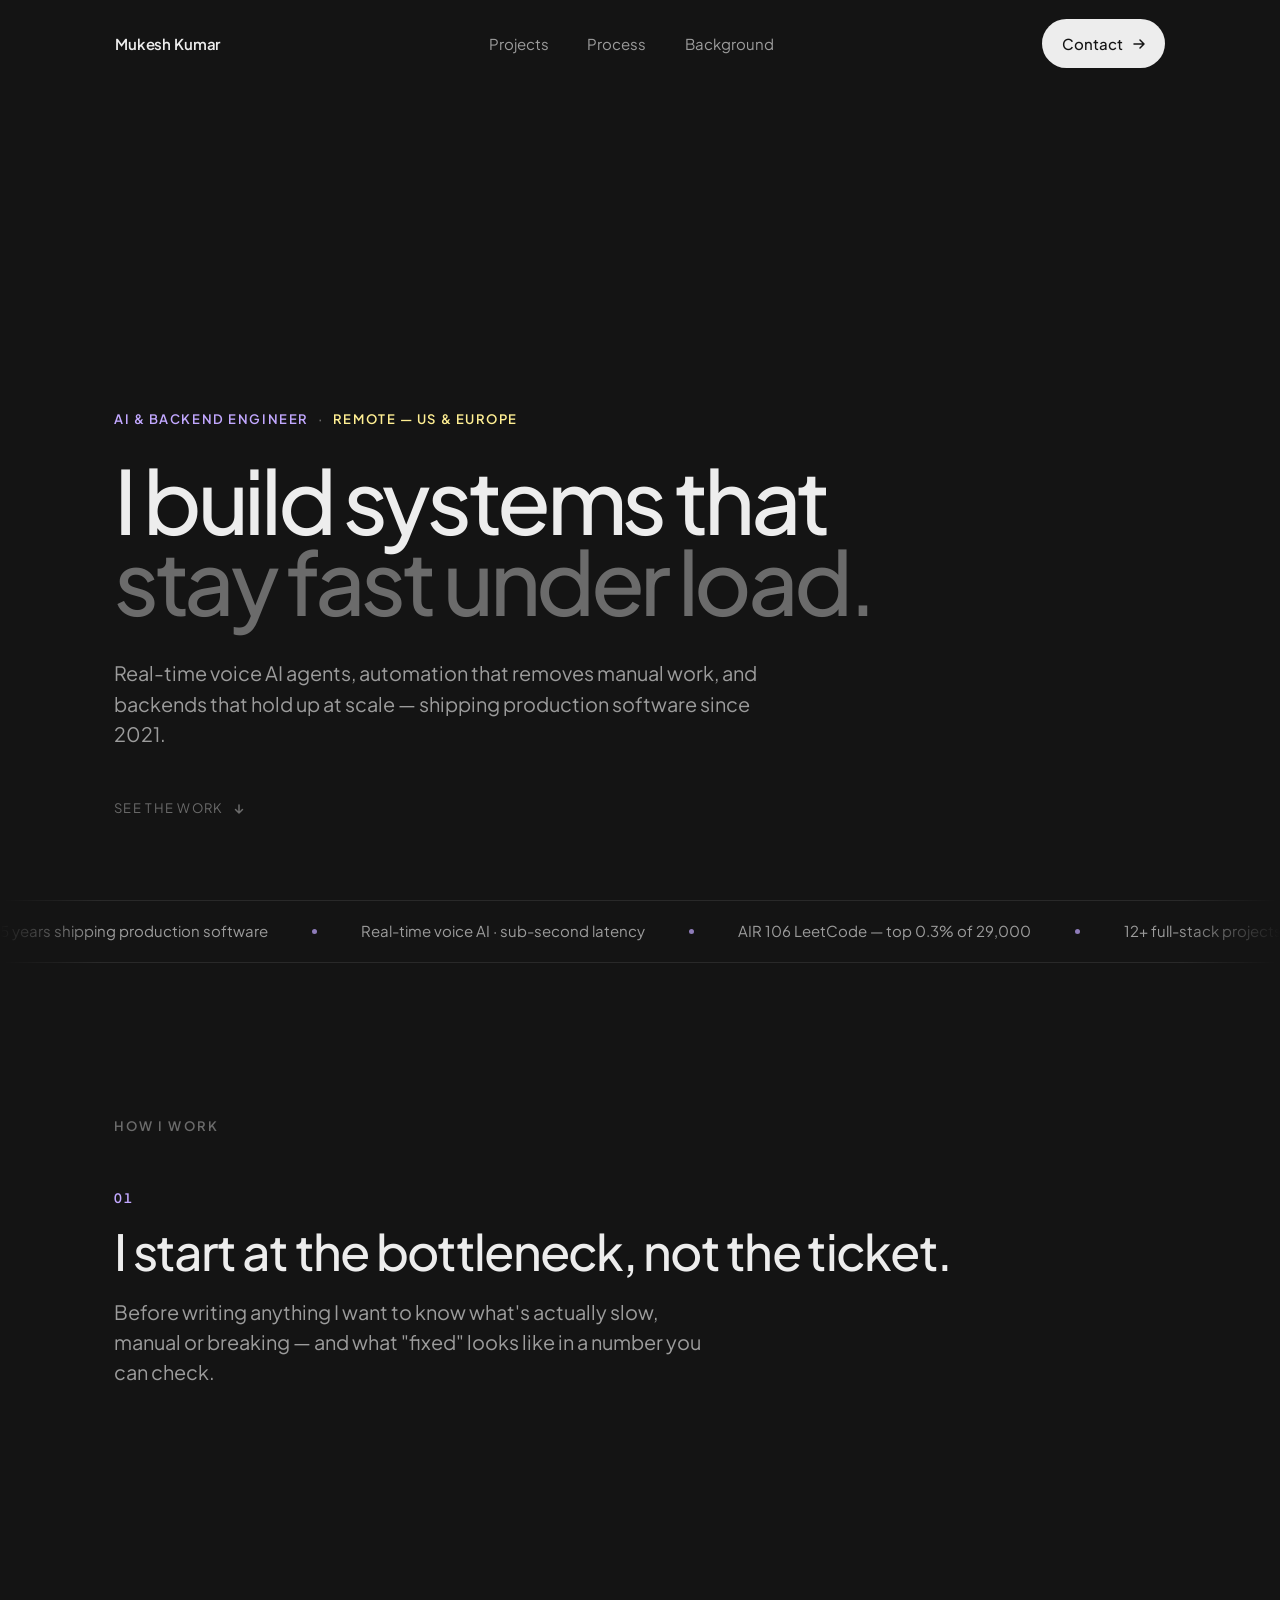
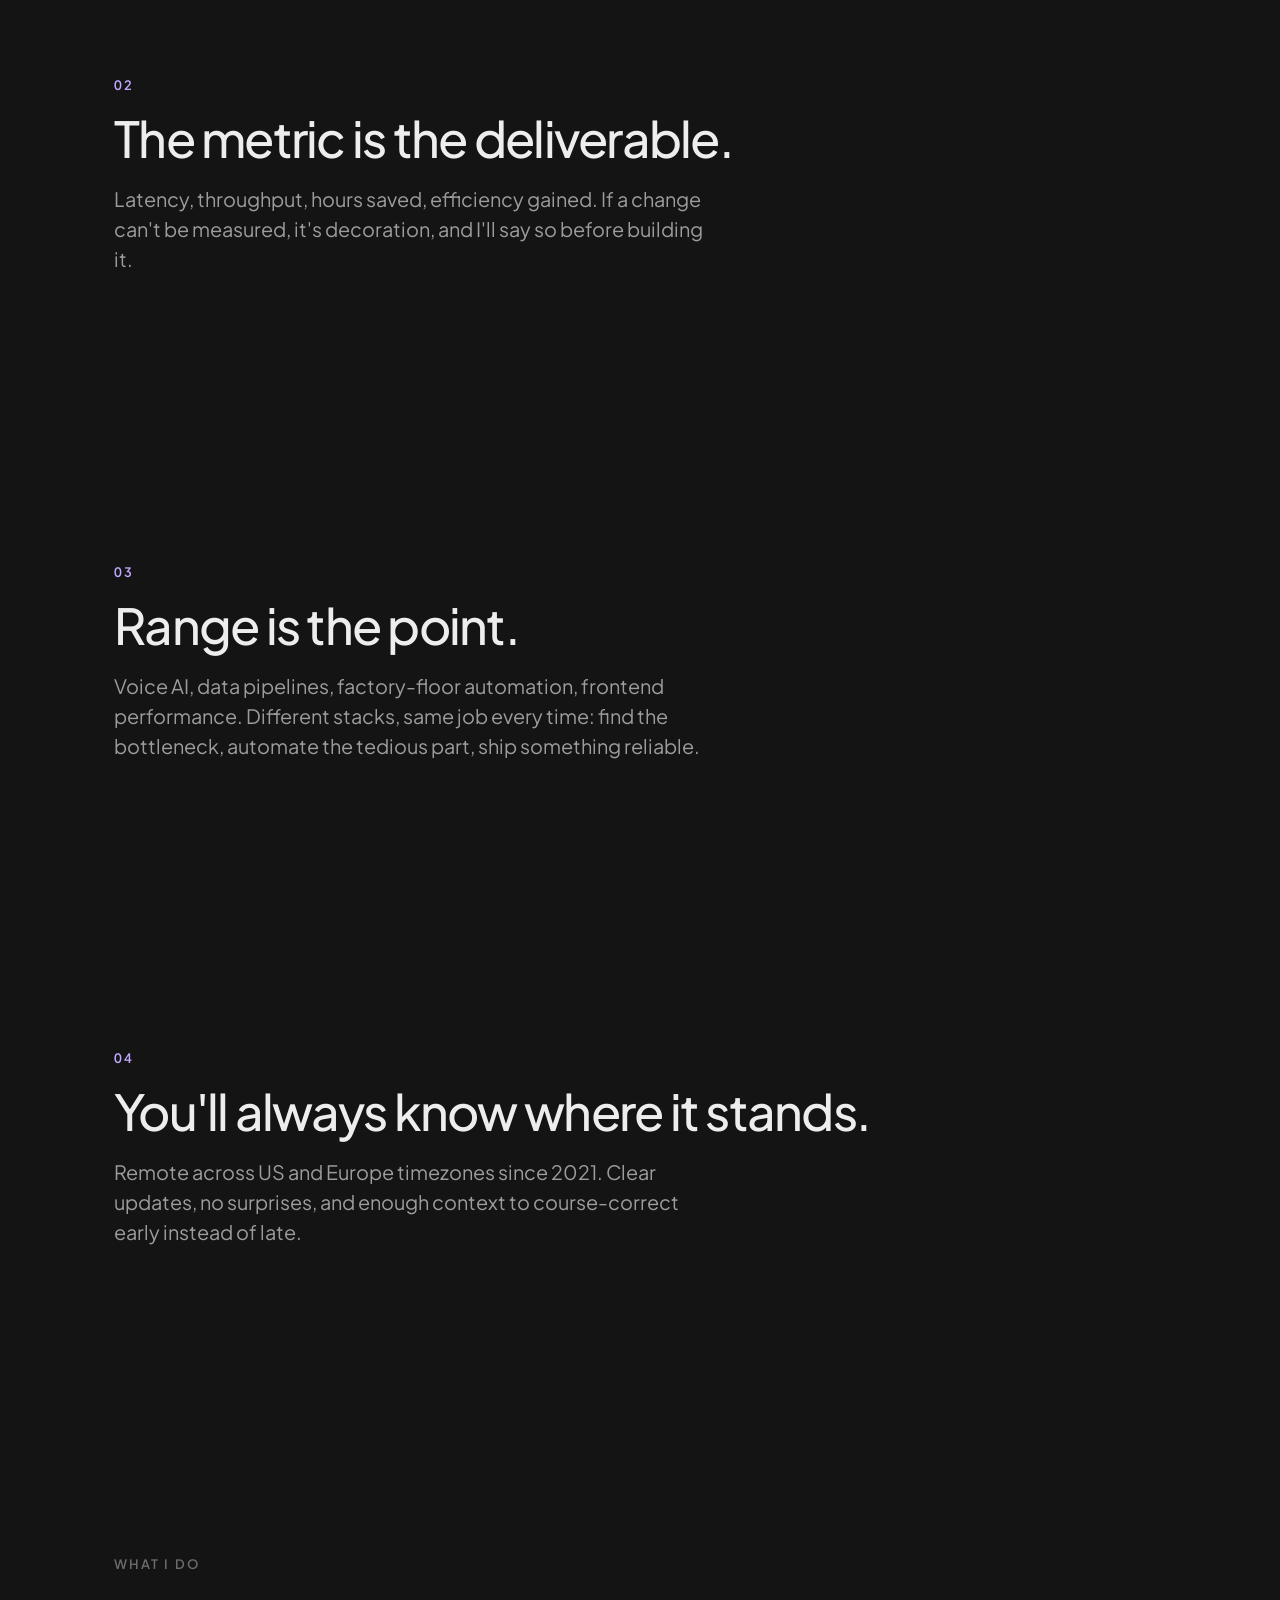
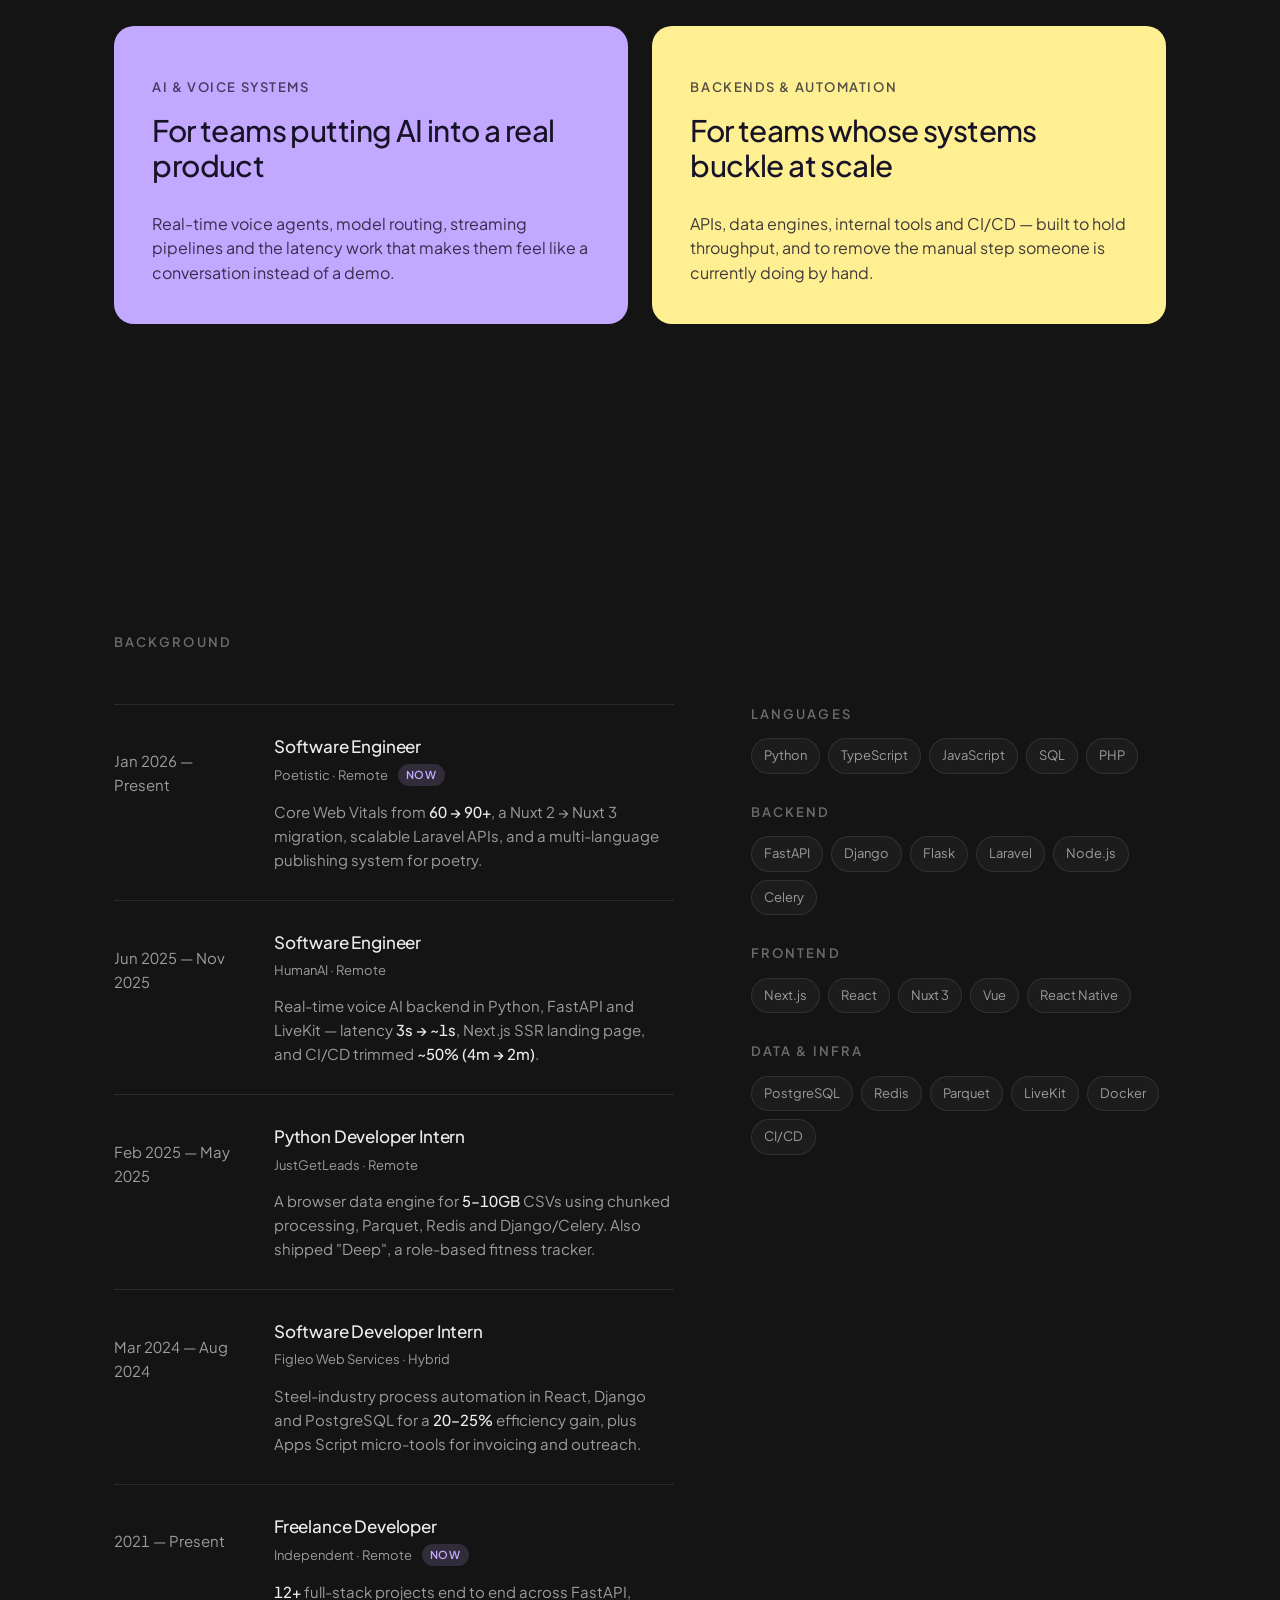
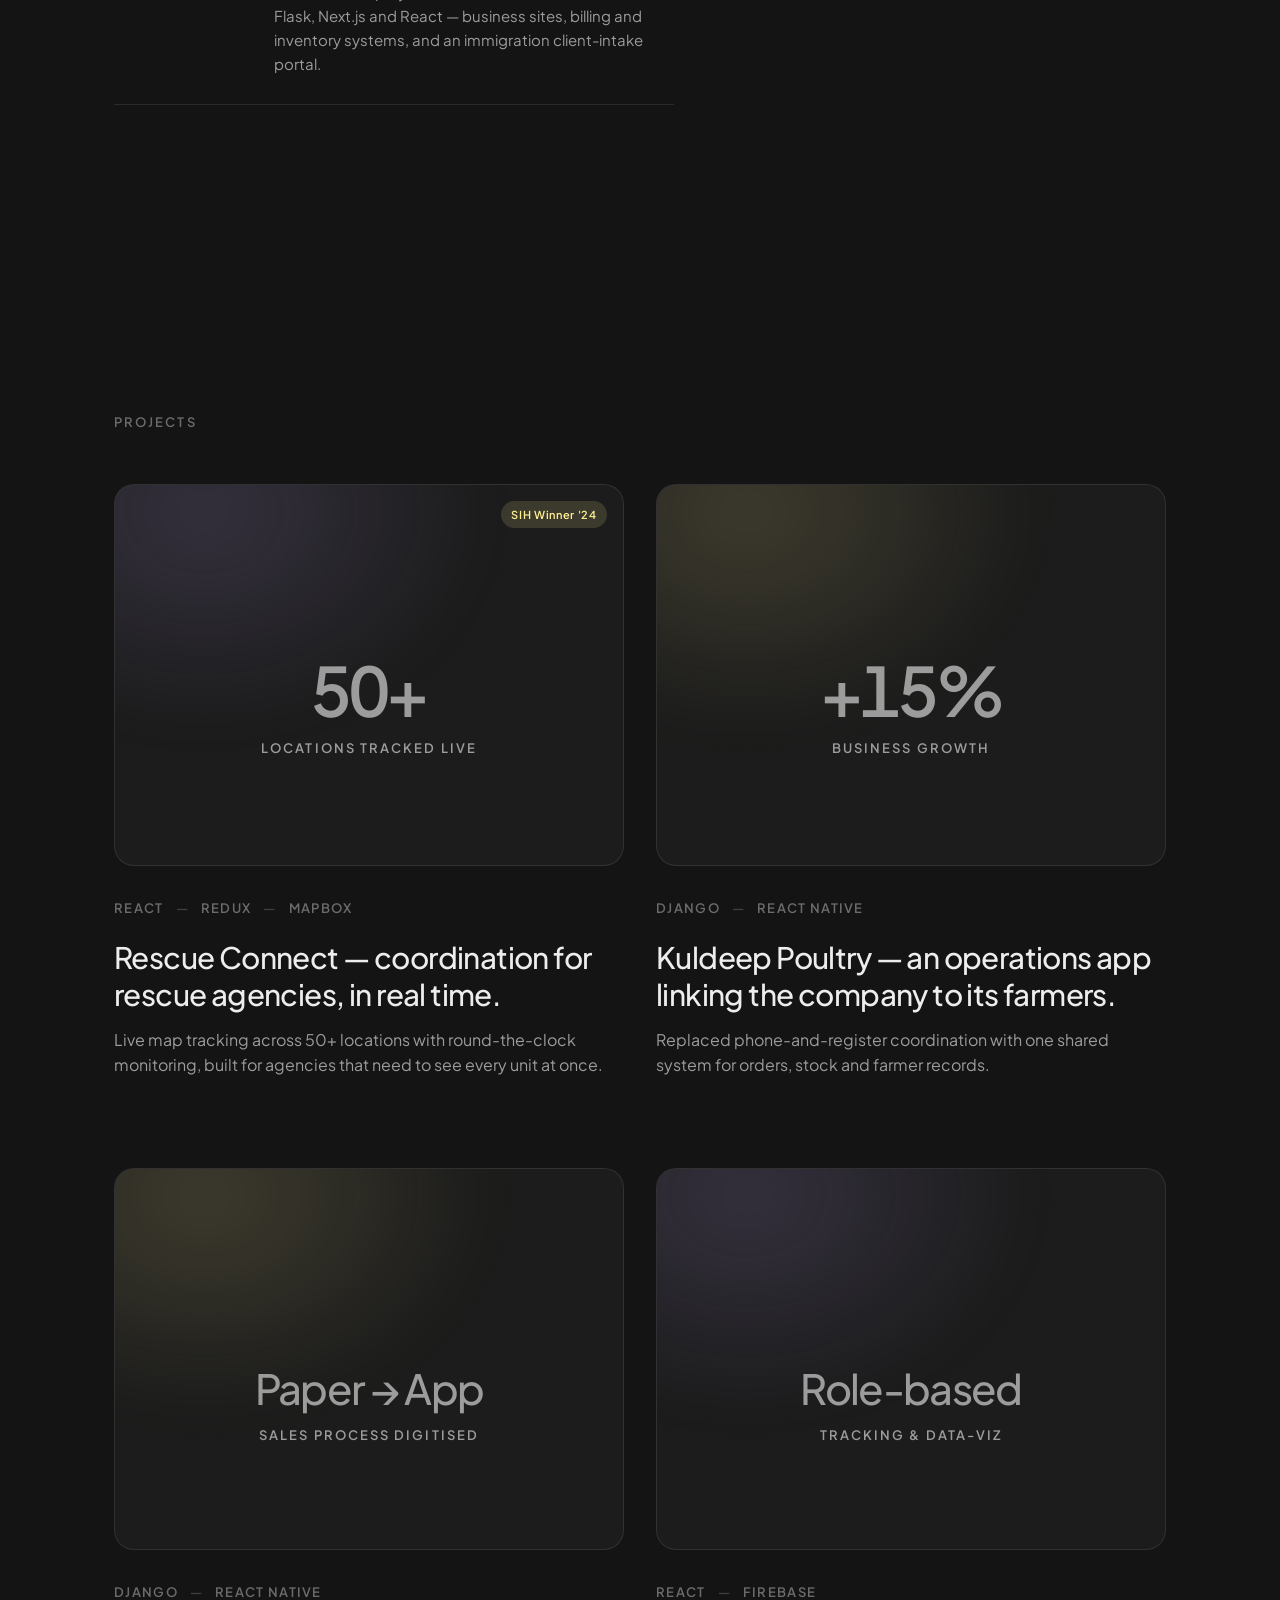
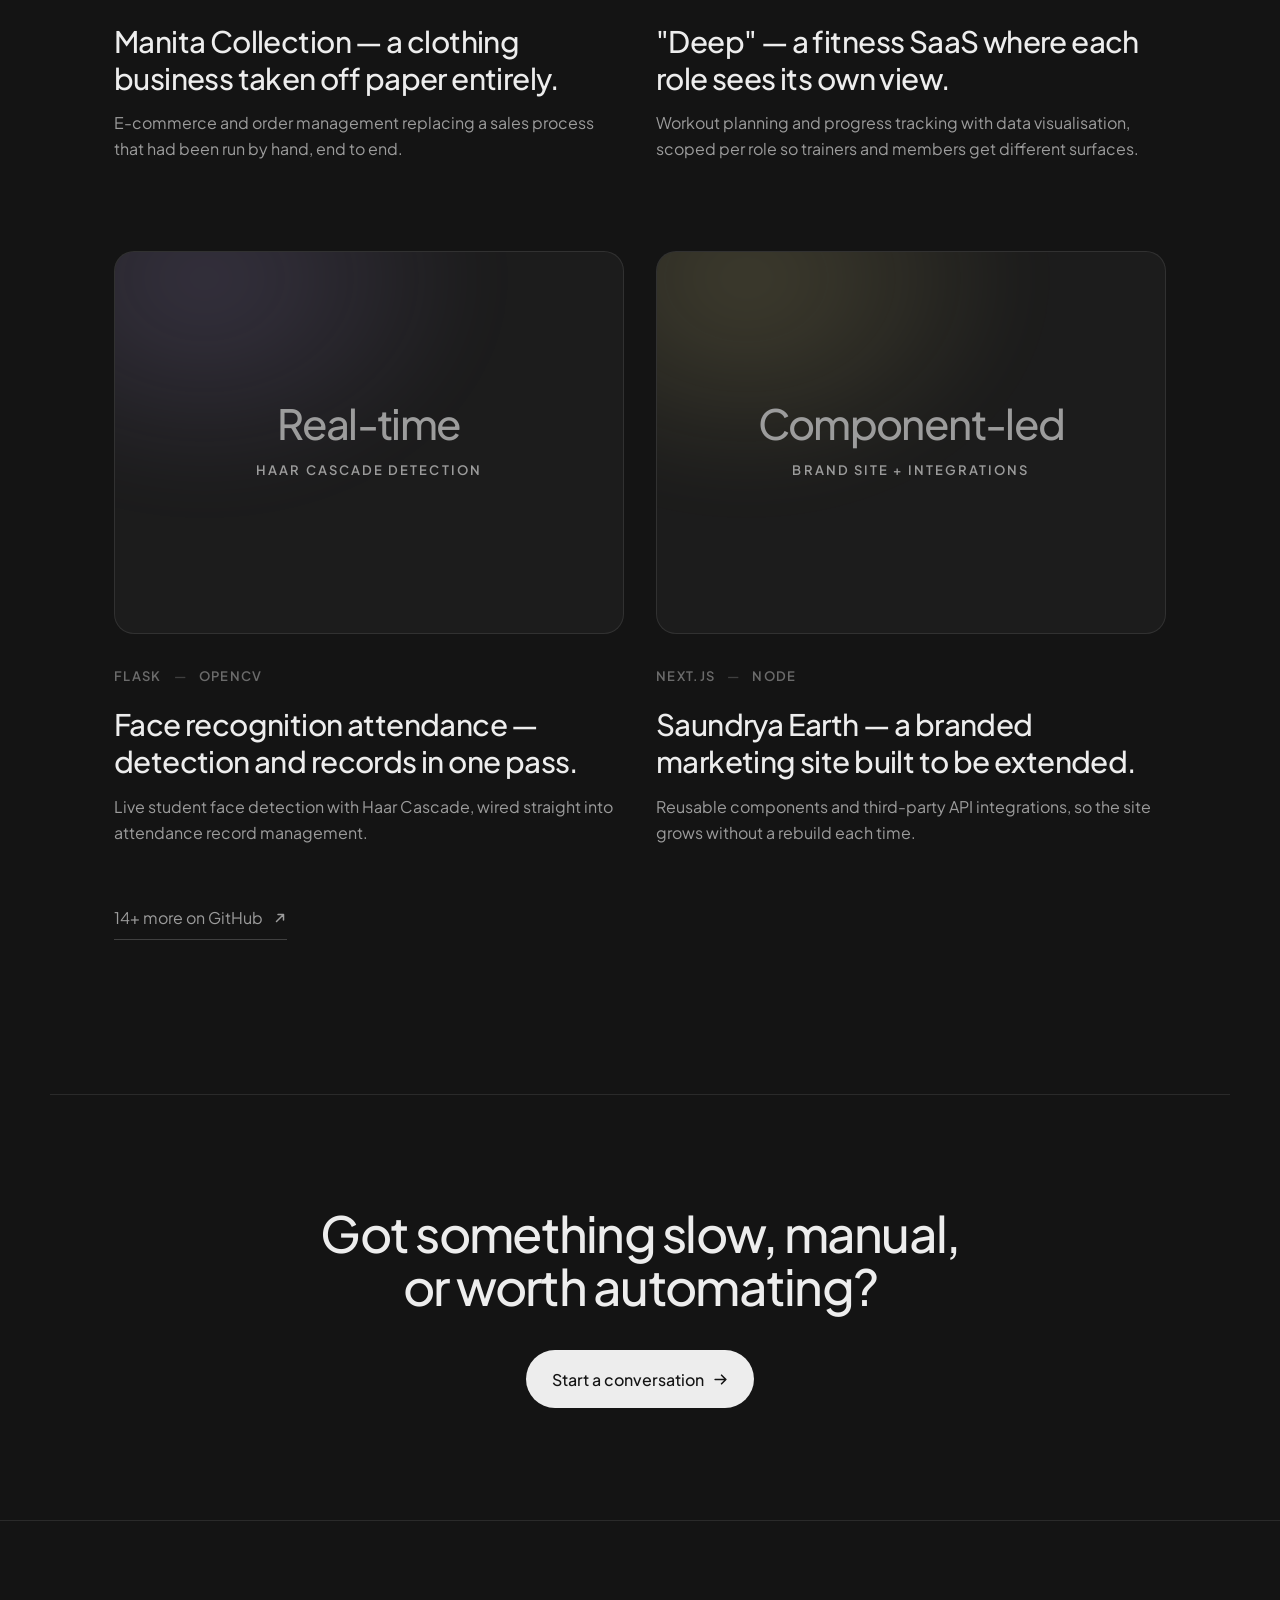
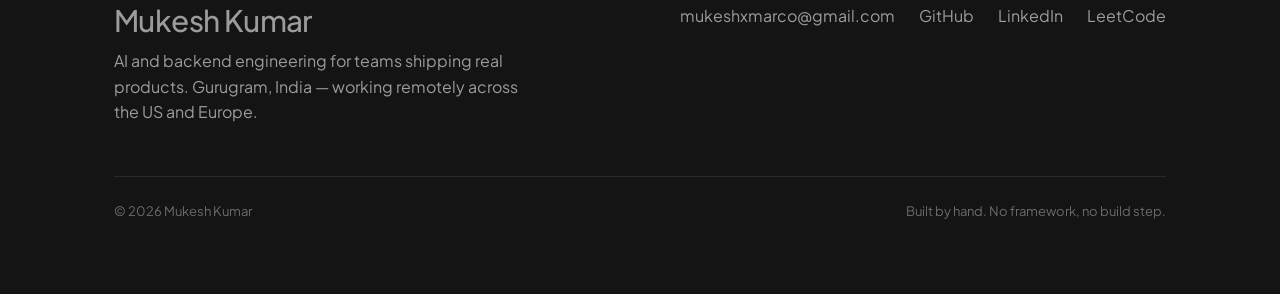
==== index.html @ 3333a7cc "Revert "Add the portrait to the hero" This reverts commit f694a74beccb9a489c5534b73b2a60747777eb31." ====
<!DOCTYPE html>
<html lang="en">

<head>
    <meta charset="UTF-8">
    <meta name="viewport" content="width=device-width, initial-scale=1.0">
    <title>Mukesh Kumar — AI &amp; Backend Engineer</title>
    <meta name="description"
        content="Mukesh (Marco) — AI &amp; Backend Engineer. Real-time voice AI agents, automation that removes manual work, and backends that stay fast at scale. Remote, working with teams across the US &amp; Europe.">
    <meta name="author" content="Mukesh Kumar">

    <meta property="og:type" content="website">
    <meta property="og:title" content="Mukesh Kumar — AI &amp; Backend Engineer">
    <meta property="og:description"
        content="Real-time voice AI agents, automation that removes manual work, and backends that stay fast at scale. Remote — US &amp; Europe.">
    <meta property="og:url" content="https://mukeshxmarco.github.io/">
    <meta name="theme-color" content="#141414">

    <link rel="icon"
        href="data:image/svg+xml,<svg xmlns='http://www.w3.org/2000/svg' viewBox='0 0 100 100'><rect width='100' height='100' rx='30' fill='%23141414'/><text x='50' y='68' font-size='52' font-family='system-ui,sans-serif' font-weight='600' fill='%23c2a8ff' text-anchor='middle'>M</text></svg>">

    <link rel="preconnect" href="https://fonts.googleapis.com">
    <link rel="preconnect" href="https://fonts.gstatic.com" crossorigin>
    <link href="https://fonts.googleapis.com/css2?family=Plus+Jakarta+Sans:wght@400;500;600&display=swap"
        rel="stylesheet">

    <style>
        /* ============================================================
           DESIGN TOKENS
           Every colour, size, radius and rhythm value on this page
           resolves from this block. No raw hex below this comment.
           ============================================================ */
        :root {
            /* Canvas + surfaces — one page bg, one card surface, one raised */
            --bg: #141414;
            --surface: #1c1c1c;
            --surface-raised: #242424;

            /* Ink ramp — primary text 14.6:1, soft text 5.9:1 on --bg */
            --ink: #ededed;
            --ink-soft: #9c9c9c;
            --ink-faint: #6b6b6b;

            /* Two accents, used as a pair: lavender leads, yellow answers */
            --accent: #c2a8ff;
            --accent-2: #ffef93;
            --on-accent: #171326;

            /* Hairlines */
            --line: rgba(237, 237, 237, .10);
            --line-strong: rgba(237, 237, 237, .20);

            /* Type */
            --font: 'Plus Jakarta Sans', ui-sans-serif, system-ui, -apple-system,
                'Segoe UI', Roboto, Helvetica, Arial, sans-serif;

            /* Display scale — tight leading, negative tracking at size */
            --display: clamp(2.65rem, 7.1vw, 5.5rem);
            --title: clamp(1.9rem, 4.2vw, 3.1rem);
            --heading: clamp(1.35rem, 2.4vw, 1.85rem);
            --lead: clamp(1.05rem, 1.55vw, 1.3rem);
            --body: 1rem;
            --meta: .8125rem;

            /* Rhythm — one section gap, one inner step */
            --gap-section: clamp(6rem, 12vw, 11rem);
            --gap-block: clamp(2.5rem, 4vw, 4rem);
            --gap-tight: 1.25rem;
            --pad-x: clamp(1.25rem, 5vw, 5.5rem);
            --maxw: 1180px;

            /* Shape — cards share one radius, pills are full */
            --radius: 20px;
            --radius-sm: 14px;
            --pill: 999px;

            /* Motion */
            --ease: cubic-bezier(.22, .61, .36, 1);
            --fast: 150ms;
            --slow: 500ms;
        }

        /* ============================================================
           RESET + BASE
           ============================================================ */
        *,
        *::before,
        *::after {
            box-sizing: border-box;
        }

        html {
            scroll-behavior: smooth;
            -webkit-text-size-adjust: 100%;
        }

        body {
            margin: 0;
            background: var(--bg);
            color: var(--ink);
            font-family: var(--font);
            font-size: var(--body);
            line-height: 1.6;
            -webkit-font-smoothing: antialiased;
            overflow-x: hidden;
        }

        h1,
        h2,
        h3,
        h4,
        p,
        ul,
        ol,
        figure {
            margin: 0;
        }

        ul {
            padding: 0;
            list-style: none;
        }

        img {
            max-width: 100%;
            display: block;
        }

        a {
            color: inherit;
            text-decoration: none;
        }

        :focus-visible {
            outline: 2px solid var(--accent);
            outline-offset: 3px;
            border-radius: 4px;
        }

        ::selection {
            background: var(--accent);
            color: var(--on-accent);
        }

        .wrap {
            width: 100%;
            max-width: var(--maxw);
            margin-inline: auto;
            padding-inline: var(--pad-x);
        }

        .skip {
            position: absolute;
            left: -9999px;
            top: 0;
            z-index: 100;
            padding: .75rem 1.25rem;
            background: var(--ink);
            color: var(--bg);
            border-radius: 0 0 var(--radius-sm) 0;
        }

        .skip:focus {
            left: 0;
        }

        /* ============================================================
           TYPE ROLES — three levels of importance, nothing more
           ============================================================ */
        .kicker {
            font-size: var(--meta);
            font-weight: 600;
            letter-spacing: .12em;
            text-transform: uppercase;
            color: var(--accent);
            margin: 0;
        }

        .kicker span {
            color: var(--accent-2);
        }

        .kicker em {
            font-style: normal;
            color: var(--ink-faint);
            padding-inline: .4em;
        }

        .display {
            font-size: var(--display);
            font-weight: 500;
            line-height: .92;
            letter-spacing: -.05em;
            text-wrap: balance;
        }

        .display .dim {
            color: var(--ink-faint);
        }

        .title {
            font-size: var(--title);
            font-weight: 500;
            line-height: 1.06;
            letter-spacing: -.035em;
            text-wrap: balance;
        }

        .heading {
            font-size: var(--heading);
            font-weight: 500;
            line-height: 1.2;
            letter-spacing: -.02em;
        }

        .lead {
            font-size: var(--lead);
            line-height: 1.55;
            color: var(--ink-soft);
            max-width: 34ch;
        }

        .prose {
            color: var(--ink-soft);
            max-width: 62ch;
        }

        .section-label {
            display: block;
            font-size: var(--meta);
            font-weight: 600;
            letter-spacing: .16em;
            text-transform: uppercase;
            color: var(--ink-faint);
            margin-bottom: var(--gap-block);
        }

        /* ============================================================
           NAV — wide bar at rest, folds to a centred capsule on scroll
           ============================================================ */
        .nav {
            position: fixed;
            inset: 0 0 auto 0;
            z-index: 60;
            display: flex;
            justify-content: center;
            padding-top: clamp(.75rem, 1.6vw, 1.15rem);
            pointer-events: none;
        }

        .nav-inner {
            pointer-events: auto;
            display: flex;
            align-items: center;
            gap: clamp(1rem, 3vw, 2.5rem);
            /* At rest the bar spans exactly the content column of .wrap, so
               the brand's left edge and the CTA's right edge sit on the same
               lines as every section below. */
            width: min(calc(var(--maxw) - var(--pad-x) * 2), calc(100% - var(--pad-x) * 2));
            padding: 0;
            border-radius: var(--pill);
            background: transparent;
            border: 1px solid transparent;
            transition: width var(--slow) var(--ease),
                padding var(--slow) var(--ease),
                background var(--slow) var(--ease),
                border-color var(--slow) var(--ease),
                backdrop-filter var(--slow) var(--ease);
        }

        .nav.is-folded .nav-inner {
            width: min(740px, calc(100% - var(--pad-x) * 2));
            padding: .5rem .5rem .5rem clamp(1rem, 2.5vw, 1.65rem);
            background: rgba(36, 36, 36, .72);
            border-color: var(--line);
            backdrop-filter: blur(18px) saturate(140%);
            -webkit-backdrop-filter: blur(18px) saturate(140%);
        }

        .brand {
            font-weight: 600;
            font-size: .9375rem;
            letter-spacing: -.01em;
            white-space: nowrap;
            min-width: 0;
        }

        .brand .brand-full {
            transition: opacity var(--fast) var(--ease);
        }

        .brand .brand-short {
            display: none;
            letter-spacing: -.01em;
        }

        .nav.is-folded .brand-full {
            display: none;
        }

        .nav.is-folded .brand-short {
            display: inline;
        }

        .nav-links {
            display: flex;
            align-items: center;
            gap: clamp(1rem, 2.4vw, 2rem);
            margin-inline: auto;
        }

        .nav-links a {
            font-size: .9375rem;
            color: var(--ink-soft);
            padding: .6rem .25rem;
            transition: color var(--fast) var(--ease);
        }

        .nav-links a:hover {
            color: var(--ink);
        }

        /* The one primary action on every screen */
        .cta {
            display: inline-flex;
            align-items: center;
            gap: .55rem;
            min-height: 44px;
            padding: .7rem 1.15rem;
            border-radius: var(--pill);
            background: var(--ink);
            color: var(--bg);
            font-size: .9375rem;
            font-weight: 500;
            white-space: nowrap;
            border: 1px solid transparent;
            transition: transform var(--fast) var(--ease),
                background var(--fast) var(--ease);
        }

        .cta svg {
            transition: transform var(--fast) var(--ease);
        }

        .cta:hover {
            background: #fff;
        }

        .cta:hover svg {
            transform: translateX(3px);
        }

        .cta:active {
            transform: scale(.98);
        }

        .nav-toggle {
            display: none;
            align-items: center;
            justify-content: center;
            min-width: 44px;
            height: 44px;
            padding-inline: .85rem;
            border: 1px solid var(--line-strong);
            border-radius: var(--pill);
            background: transparent;
            color: var(--ink);
            font: inherit;
            font-size: .8125rem;
            cursor: pointer;
        }

        /* ============================================================
           HERO — full viewport, content weighted to the lower third
           ============================================================ */
        .hero {
            min-height: 100svh;
            display: flex;
            flex-direction: column;
            justify-content: flex-end;
            padding-block: 8rem clamp(3.5rem, 9vh, 7rem);
        }

        .hero .kicker {
            margin-bottom: clamp(1.25rem, 2.4vw, 2rem);
        }

        .hero .display {
            max-width: 16ch;
        }

        .hero .lead {
            margin-top: clamp(1.5rem, 3vw, 2.25rem);
            max-width: 46ch;
        }

        .hero-scroll {
            display: inline-flex;
            align-items: center;
            gap: .6rem;
            margin-top: clamp(2rem, 4vw, 3rem);
            font-size: var(--meta);
            letter-spacing: .1em;
            text-transform: uppercase;
            color: var(--ink-faint);
            transition: color var(--fast) var(--ease);
        }

        .hero-scroll:hover {
            color: var(--ink-soft);
        }

        .hero-scroll svg {
            animation: nudge 2.4s var(--ease) infinite;
        }

        @keyframes nudge {

            0%,
            60%,
            100% {
                transform: translateY(0);
            }

            30% {
                transform: translateY(4px);
            }
        }

        /* ============================================================
           MARQUEE — credential strip between hero and work
           ============================================================ */
        .marquee {
            border-block: 1px solid var(--line);
            padding-block: 1.15rem;
            overflow: hidden;
            -webkit-mask-image: linear-gradient(90deg, transparent, #000 8%, #000 92%, transparent);
            mask-image: linear-gradient(90deg, transparent, #000 8%, #000 92%, transparent);
        }

        .marquee-track {
            display: flex;
            width: max-content;
            animation: slide 38s linear infinite;
        }

        .marquee:hover .marquee-track {
            animation-play-state: paused;
        }

        .marquee-track span {
            display: inline-flex;
            align-items: center;
            gap: 2.75rem;
            padding-right: 2.75rem;
            font-size: .9375rem;
            color: var(--ink-soft);
            white-space: nowrap;
        }

        .marquee-track span::after {
            content: "";
            width: 5px;
            height: 5px;
            border-radius: var(--pill);
            background: var(--accent);
            opacity: .7;
        }

        @keyframes slide {
            to {
                transform: translateX(-50%);
            }
        }

        /* ============================================================
           SECTIONS
           ============================================================ */
        section {
            scroll-margin-top: 6rem;
        }

        .section {
            padding-block: var(--gap-section);
        }

        /* ---- How I work — sticky stack --------------------------- */
        .stack {
            position: relative;
        }

        .principle {
            position: sticky;
            top: 22vh;
            padding-bottom: 32vh;
            will-change: opacity, transform, filter;
        }

        .principle:last-child {
            padding-bottom: 0;
        }

        .principle-num {
            display: block;
            font-size: var(--meta);
            font-weight: 600;
            letter-spacing: .16em;
            color: var(--accent);
            margin-bottom: 1rem;
            font-variant-numeric: tabular-nums;
        }

        .principle p {
            margin-top: 1.25rem;
            font-size: var(--lead);
            line-height: 1.5;
            color: var(--ink-soft);
            max-width: 40ch;
        }

        /* ---- What I do — two accent cards ------------------------ */
        .cards {
            display: grid;
            grid-template-columns: repeat(auto-fit, minmax(300px, 1fr));
            gap: clamp(1rem, 2vw, 1.5rem);
            align-items: stretch;
        }

        .card {
            display: flex;
            flex-direction: column;
            gap: 1rem;
            padding: clamp(1.5rem, 3vw, 2.5rem);
            border-radius: var(--radius);
            background: var(--accent);
            color: var(--on-accent);
        }

        .card.is-alt {
            background: var(--accent-2);
        }

        .card .card-kicker {
            font-size: var(--meta);
            font-weight: 600;
            letter-spacing: .12em;
            text-transform: uppercase;
            opacity: .72;
        }

        .card h3 {
            font-size: var(--heading);
            font-weight: 500;
            line-height: 1.2;
            letter-spacing: -.02em;
            max-width: 20ch;
        }

        .card p {
            margin-top: auto;
            padding-top: .75rem;
            line-height: 1.55;
            opacity: .82;
            max-width: 44ch;
        }

        /* ---- Background: experience + toolkit -------------------- */
        .split {
            display: grid;
            grid-template-columns: minmax(0, 1.35fr) minmax(0, 1fr);
            gap: clamp(2.5rem, 6vw, 6rem);
            align-items: start;
        }

        .roles {
            display: flex;
            flex-direction: column;
        }

        .role {
            display: grid;
            grid-template-columns: 8.5rem minmax(0, 1fr);
            gap: 1.5rem;
            padding-block: 1.75rem;
            border-top: 1px solid var(--line);
        }

        .role:last-child {
            border-bottom: 1px solid var(--line);
        }

        .role-when {
            font-size: var(--meta);
            color: var(--ink-faint);
            font-variant-numeric: tabular-nums;
            padding-top: .2rem;
        }

        .role h3 {
            font-size: 1.0625rem;
            font-weight: 500;
            letter-spacing: -.01em;
        }

        .role .where {
            display: flex;
            align-items: center;
            gap: .6rem;
            margin-top: .25rem;
            font-size: var(--meta);
            color: var(--ink-soft);
        }

        .now {
            display: inline-flex;
            align-items: center;
            gap: .35rem;
            padding: .15rem .5rem;
            border-radius: var(--pill);
            background: rgba(194, 168, 255, .16);
            color: var(--accent);
            font-size: .6875rem;
            font-weight: 600;
            letter-spacing: .08em;
            text-transform: uppercase;
        }

        .role p {
            margin-top: .85rem;
            font-size: .9375rem;
            color: var(--ink-soft);
            max-width: 54ch;
        }

        .role b {
            color: var(--ink);
            font-weight: 500;
            font-variant-numeric: tabular-nums;
        }

        .toolkit {
            position: sticky;
            top: 7rem;
            display: flex;
            flex-direction: column;
            gap: 1.75rem;
        }

        .tool-group h3 {
            font-size: var(--meta);
            font-weight: 600;
            letter-spacing: .16em;
            text-transform: uppercase;
            color: var(--ink-faint);
            margin-bottom: .85rem;
        }

        .chips {
            display: flex;
            flex-wrap: wrap;
            gap: .5rem;
        }

        .chips li {
            padding: .4rem .75rem;
            border-radius: var(--pill);
            background: var(--surface);
            border: 1px solid var(--line);
            font-size: .8125rem;
            color: var(--ink-soft);
        }

        /* ---- Projects — panel plates, two up --------------------- */
        .projects {
            display: grid;
            grid-template-columns: repeat(auto-fit, minmax(330px, 1fr));
            gap: clamp(3.5rem, 7vw, 6rem) clamp(1.25rem, 2.5vw, 2rem);
            align-items: start;
        }

        .project {
            display: flex;
            flex-direction: column;
        }

        .project-panel {
            position: relative;
            display: grid;
            place-items: center;
            aspect-ratio: 4 / 3;
            border-radius: var(--radius);
            background: var(--surface);
            border: 1px solid var(--line);
            overflow: hidden;
        }

        .project-panel::before {
            content: "";
            position: absolute;
            inset: -40%;
            background: radial-gradient(45% 45% at 32% 26%, var(--glow, var(--accent)), transparent 70%);
            opacity: .16;
            filter: blur(40px);
        }

        .project-mark {
            position: relative;
            text-align: center;
            padding: var(--gap-tight);
            max-width: 88%;
        }

        .project-mark b {
            display: block;
            font-size: clamp(2.5rem, 6vw, 4.25rem);
            font-weight: 600;
            line-height: 1;
            letter-spacing: -.05em;
            font-variant-numeric: tabular-nums;
            text-wrap: balance;
        }

        /* Word marks carry more characters than a figure — one step down
           so "Paper → App" and "50+" sit on the same optical weight. */
        .project-mark b.phrase {
            font-size: clamp(1.7rem, 3.6vw, 2.6rem);
            font-weight: 500;
            line-height: 1.05;
            letter-spacing: -.04em;
        }

        .project-mark small {
            display: block;
            margin-top: .9rem;
            font-size: var(--meta);
            font-weight: 600;
            letter-spacing: .16em;
            text-transform: uppercase;
            color: var(--ink-soft);
        }

        .project-flag {
            position: absolute;
            top: 1rem;
            right: 1rem;
            padding: .3rem .65rem;
            border-radius: var(--pill);
            background: rgba(255, 239, 147, .14);
            color: var(--accent-2);
            font-size: .6875rem;
            font-weight: 600;
            letter-spacing: .06em;
            white-space: nowrap;
        }

        .project-tags {
            display: flex;
            flex-wrap: wrap;
            gap: .4rem .75rem;
            margin-top: clamp(1.5rem, 2.5vw, 2rem);
            font-size: var(--meta);
            font-weight: 600;
            letter-spacing: .1em;
            text-transform: uppercase;
            color: var(--ink-faint);
        }

        .project-tags li + li::before {
            content: "—";
            padding-right: .75rem;
            color: var(--line-strong);
        }

        .project h3 {
            margin-top: var(--gap-tight);
            font-size: var(--heading);
            font-weight: 500;
            line-height: 1.25;
            letter-spacing: -.02em;
            max-width: 26ch;
        }

        .project p {
            margin-top: .85rem;
            color: var(--ink-soft);
            max-width: 46ch;
        }

        .projects-more {
            display: inline-flex;
            align-items: center;
            gap: .6rem;
            min-height: 44px;
            margin-top: var(--gap-block);
            font-size: 1rem;
            color: var(--ink-soft);
            border-bottom: 1px solid var(--line-strong);
            transition: color var(--fast) var(--ease),
                border-color var(--fast) var(--ease);
        }

        .projects-more:hover {
            color: var(--ink);
            border-color: var(--ink);
        }

        .projects-more svg {
            transition: transform var(--fast) var(--ease);
        }

        .projects-more:hover svg {
            transform: translate(2px, -2px);
        }

        /* ---- Final CTA ------------------------------------------- */
        .final {
            border-top: 1px solid var(--line);
            padding-block: clamp(4rem, 9vw, 7rem);
            text-align: center;
        }

        .final .title {
            margin-inline: auto;
            max-width: 18ch;
        }

        .final .cta {
            margin-top: clamp(1.75rem, 3vw, 2.5rem);
            padding: .95rem 1.6rem;
            font-size: 1rem;
        }

        /* ---- Footer ---------------------------------------------- */
        .footer {
            border-top: 1px solid var(--line);
            padding-block: clamp(3rem, 6vw, 4.5rem);
        }

        .footer-grid {
            display: flex;
            flex-wrap: wrap;
            gap: var(--gap-block);
            justify-content: space-between;
            align-items: flex-start;
        }

        .footer-brand p {
            margin-top: .6rem;
            color: var(--ink-soft);
            max-width: 34ch;
        }

        .footer-links {
            display: flex;
            flex-wrap: wrap;
            gap: 1.5rem;
        }

        .footer-links a {
            display: inline-flex;
            align-items: center;
            min-height: 44px;
            color: var(--ink-soft);
            transition: color var(--fast) var(--ease);
        }

        .footer-links a:hover {
            color: var(--ink);
        }

        .footer-base {
            display: flex;
            flex-wrap: wrap;
            gap: 1rem;
            justify-content: space-between;
            margin-top: var(--gap-block);
            padding-top: 1.5rem;
            border-top: 1px solid var(--line);
            font-size: var(--meta);
            color: var(--ink-faint);
        }

        /* ============================================================
           INTRO — hero entrance, word by word
           ============================================================ */
        .hero .kicker,
        .hero .lead,
        .hero-scroll {
            opacity: 0;
            animation: rise 900ms var(--ease) forwards;
        }

        .hero .kicker {
            animation-delay: 120ms;
        }

        .hero .lead {
            animation-delay: 640ms;
        }

        .hero-scroll {
            animation-delay: 840ms;
        }

        .display .w {
            display: inline-block;
            opacity: 0;
            animation: rise 850ms var(--ease) forwards;
        }

        @keyframes rise {
            from {
                opacity: 0;
                transform: translateY(.55em);
            }

            to {
                opacity: 1;
                transform: none;
            }
        }

        /* ============================================================
           REVEAL — scroll-in for sections
           ============================================================ */
        .reveal {
            opacity: 0;
            transform: translateY(18px);
            transition: opacity 700ms var(--ease), transform 700ms var(--ease);
        }

        .reveal.is-in {
            opacity: 1;
            transform: none;
        }

        .reveal .project-panel {
            transform: scale(.965);
            transition: transform 1200ms var(--ease);
        }

        .reveal.is-in .project-panel {
            transform: none;
        }

        /* ============================================================
           RESPONSIVE — mobile first corrections
           ============================================================ */
        @media (max-width: 900px) {
            .split {
                grid-template-columns: 1fr;
            }

            .toolkit {
                position: static;
            }

            .role {
                grid-template-columns: 1fr;
                gap: .5rem;
            }
        }

        @media (max-width: 720px) {
            .nav-links {
                display: none;
            }

            .nav-toggle {
                display: inline-flex;
            }

            .brand .brand-full {
                display: none;
            }

            .brand .brand-short {
                display: inline;
            }

            .nav-inner {
                justify-content: space-between;
                gap: .65rem;
                padding: .5rem .5rem .5rem 1rem;
                background: rgba(36, 36, 36, .72);
                border-color: var(--line);
                backdrop-filter: blur(18px) saturate(140%);
                -webkit-backdrop-filter: blur(18px) saturate(140%);
            }

            .nav.is-open .nav-links {
                position: absolute;
                top: calc(100% + .5rem);
                left: var(--pad-x);
                right: var(--pad-x);
                display: flex;
                flex-direction: column;
                align-items: stretch;
                gap: 0;
                margin: 0;
                padding: .5rem;
                border-radius: var(--radius-sm);
                background: var(--surface-raised);
                border: 1px solid var(--line);
            }

            .nav.is-open .nav-links a {
                display: flex;
                align-items: center;
                min-height: 48px;
                padding-inline: .75rem;
            }

            .principle {
                position: static;
                padding-bottom: var(--gap-block);
            }
        }

        /* ============================================================
           PREFERENCES
           ============================================================ */
        @media (prefers-reduced-motion: reduce) {

            html {
                scroll-behavior: auto;
            }

            *,
            *::before,
            *::after {
                animation-duration: .01ms !important;
                animation-iteration-count: 1 !important;
                transition-duration: .01ms !important;
            }

            .reveal {
                opacity: 1;
                transform: none;
            }

            .principle {
                position: static;
                padding-bottom: var(--gap-block);
                opacity: 1 !important;
                transform: none !important;
            }
        }

        @media (prefers-reduced-transparency: reduce) {
            .nav.is-folded .nav-inner,
            .nav-inner {
                background: var(--surface-raised);
                backdrop-filter: none;
                -webkit-backdrop-filter: none;
            }
        }
    </style>
</head>

<body>
    <a class="skip" href="#main">Skip to main content</a>

    <!-- ============================ NAV ============================ -->
    <header class="nav" id="nav">
        <div class="nav-inner">
            <a class="brand" href="#top">
                <span class="brand-full">Mukesh Kumar</span>
                <span class="brand-short">Marco</span>
            </a>

            <nav class="nav-links" id="navLinks" aria-label="Primary">
                <a href="#projects">Projects</a>
                <a href="#process">Process</a>
                <a href="#background">Background</a>
            </nav>

            <button class="nav-toggle" id="navToggle" type="button" aria-expanded="false" aria-controls="navLinks">
                Menu
            </button>

            <a class="cta" href="mailto:mukeshxmarco@gmail.com">
                Contact
                <svg width="14" height="14" viewBox="0 0 14 14" fill="none" aria-hidden="true">
                    <path d="M2 7h10M8 3l4 4-4 4" stroke="currentColor" stroke-width="1.5" stroke-linecap="round"
                        stroke-linejoin="round" />
                </svg>
            </a>
        </div>
    </header>

    <main id="main">
        <!-- ============================ HERO ============================ -->
        <section class="hero wrap" id="top">
            <p class="kicker">AI &amp; Backend Engineer <em>·</em> <span>Remote — US &amp; Europe</span></p>
            <h1 class="display">I build systems that <span class="dim">stay fast under load.</span></h1>
            <p class="lead">Real-time voice AI agents, automation that removes manual work, and backends
                that hold up at scale — shipping production software since 2021.</p>
            <a class="hero-scroll" href="#projects">
                See the work
                <svg width="12" height="12" viewBox="0 0 12 12" fill="none" aria-hidden="true">
                    <path d="M6 2v8M2.5 6.5 6 10l3.5-3.5" stroke="currentColor" stroke-width="1.5"
                        stroke-linecap="round" stroke-linejoin="round" />
                </svg>
            </a>
        </section>

        <!-- ============================ MARQUEE ============================ -->
        <div class="marquee" aria-hidden="true">
            <div class="marquee-track">
                <span>5 years shipping production software</span>
                <span>Real-time voice AI · sub-second latency</span>
                <span>AIR 106 LeetCode — top 0.3% of 29,000</span>
                <span>12+ full-stack projects delivered</span>
                <span>5 years shipping production software</span>
                <span>Real-time voice AI · sub-second latency</span>
                <span>AIR 106 LeetCode — top 0.3% of 29,000</span>
                <span>12+ full-stack projects delivered</span>
            </div>
        </div>

        <!-- ============================ PROCESS ============================ -->
        <section class="section wrap" id="process">
            <h2 class="section-label">How I work</h2>

            <div class="stack" id="stack">
                <article class="principle">
                    <span class="principle-num">01</span>
                    <h3 class="title">I start at the bottleneck, not the ticket.</h3>
                    <p>Before writing anything I want to know what's actually slow, manual or breaking —
                        and what "fixed" looks like in a number you can check.</p>
                </article>

                <article class="principle">
                    <span class="principle-num">02</span>
                    <h3 class="title">The metric is the deliverable.</h3>
                    <p>Latency, throughput, hours saved, efficiency gained. If a change can't be measured,
                        it's decoration, and I'll say so before building it.</p>
                </article>

                <article class="principle">
                    <span class="principle-num">03</span>
                    <h3 class="title">Range is the point.</h3>
                    <p>Voice AI, data pipelines, factory-floor automation, frontend performance. Different
                        stacks, same job every time: find the bottleneck, automate the tedious part, ship
                        something reliable.</p>
                </article>

                <article class="principle">
                    <span class="principle-num">04</span>
                    <h3 class="title">You'll always know where it stands.</h3>
                    <p>Remote across US and Europe timezones since 2021. Clear updates, no surprises,
                        and enough context to course-correct early instead of late.</p>
                </article>
            </div>
        </section>

        <!-- ============================ WHAT I DO ============================ -->
        <section class="section wrap">
            <h2 class="section-label">What I do</h2>
            <div class="cards">
                <article class="card reveal">
                    <p class="card-kicker">AI &amp; Voice Systems</p>
                    <h3>For teams putting AI into a real product</h3>
                    <p>Real-time voice agents, model routing, streaming pipelines and the latency work that
                        makes them feel like a conversation instead of a demo.</p>
                </article>

                <article class="card is-alt reveal">
                    <p class="card-kicker">Backends &amp; Automation</p>
                    <h3>For teams whose systems buckle at scale</h3>
                    <p>APIs, data engines, internal tools and CI/CD — built to hold throughput, and to remove
                        the manual step someone is currently doing by hand.</p>
                </article>
            </div>
        </section>

        <!-- ============================ BACKGROUND ============================ -->
        <section class="section wrap" id="background">
            <h2 class="section-label">Background</h2>

            <div class="split">
                <div class="roles">
                    <article class="role">
                        <p class="role-when">Jan 2026 — Present</p>
                        <div>
                            <h3>Software Engineer</h3>
                            <p class="where">Poetistic · Remote <span class="now">Now</span></p>
                            <p>Core Web Vitals from <b>60 → 90+</b>, a Nuxt 2 → Nuxt 3 migration, scalable
                                Laravel APIs, and a multi-language publishing system for poetry.</p>
                        </div>
                    </article>

                    <article class="role">
                        <p class="role-when">Jun 2025 — Nov 2025</p>
                        <div>
                            <h3>Software Engineer</h3>
                            <p class="where">HumanAI · Remote</p>
                            <p>Real-time voice AI backend in Python, FastAPI and LiveKit — latency
                                <b>3s → ~1s</b>, Next.js SSR landing page, and CI/CD trimmed
                                <b>~50% (4m → 2m)</b>.</p>
                        </div>
                    </article>

                    <article class="role">
                        <p class="role-when">Feb 2025 — May 2025</p>
                        <div>
                            <h3>Python Developer Intern</h3>
                            <p class="where">JustGetLeads · Remote</p>
                            <p>A browser data engine for <b>5–10GB</b> CSVs using chunked processing, Parquet,
                                Redis and Django/Celery. Also shipped "Deep", a role-based fitness tracker.</p>
                        </div>
                    </article>

                    <article class="role">
                        <p class="role-when">Mar 2024 — Aug 2024</p>
                        <div>
                            <h3>Software Developer Intern</h3>
                            <p class="where">Figleo Web Services · Hybrid</p>
                            <p>Steel-industry process automation in React, Django and PostgreSQL for a
                                <b>20–25%</b> efficiency gain, plus Apps Script micro-tools for invoicing
                                and outreach.</p>
                        </div>
                    </article>

                    <article class="role">
                        <p class="role-when">2021 — Present</p>
                        <div>
                            <h3>Freelance Developer</h3>
                            <p class="where">Independent · Remote <span class="now">Now</span></p>
                            <p><b>12+</b> full-stack projects end to end across FastAPI, Flask, Next.js and
                                React — business sites, billing and inventory systems, and an immigration
                                client-intake portal.</p>
                        </div>
                    </article>
                </div>

                <aside class="toolkit">
                    <div class="tool-group">
                        <h3>Languages</h3>
                        <ul class="chips">
                            <li>Python</li>
                            <li>TypeScript</li>
                            <li>JavaScript</li>
                            <li>SQL</li>
                            <li>PHP</li>
                        </ul>
                    </div>
                    <div class="tool-group">
                        <h3>Backend</h3>
                        <ul class="chips">
                            <li>FastAPI</li>
                            <li>Django</li>
                            <li>Flask</li>
                            <li>Laravel</li>
                            <li>Node.js</li>
                            <li>Celery</li>
                        </ul>
                    </div>
                    <div class="tool-group">
                        <h3>Frontend</h3>
                        <ul class="chips">
                            <li>Next.js</li>
                            <li>React</li>
                            <li>Nuxt 3</li>
                            <li>Vue</li>
                            <li>React Native</li>
                        </ul>
                    </div>
                    <div class="tool-group">
                        <h3>Data &amp; Infra</h3>
                        <ul class="chips">
                            <li>PostgreSQL</li>
                            <li>Redis</li>
                            <li>Parquet</li>
                            <li>LiveKit</li>
                            <li>Docker</li>
                            <li>CI/CD</li>
                        </ul>
                    </div>
                </aside>
            </div>
        </section>

        <!-- ============================ PROJECTS ============================ -->
        <section class="section wrap" id="projects">
            <h2 class="section-label">Projects</h2>

            <div class="projects">
                <article class="project reveal">
                    <div class="project-panel" style="--glow: var(--accent)">
                        <span class="project-flag">SIH Winner '24</span>
                        <p class="project-mark"><b>50+</b><small>Locations tracked live</small></p>
                    </div>
                    <ul class="project-tags">
                        <li>React</li>
                        <li>Redux</li>
                        <li>MapBox</li>
                    </ul>
                    <h3>Rescue Connect — coordination for rescue agencies, in real time.</h3>
                    <p>Live map tracking across 50+ locations with round-the-clock monitoring, built for
                        agencies that need to see every unit at once.</p>
                </article>

                <article class="project reveal">
                    <div class="project-panel" style="--glow: var(--accent-2)">
                        <p class="project-mark"><b>+15%</b><small>Business growth</small></p>
                    </div>
                    <ul class="project-tags">
                        <li>Django</li>
                        <li>React Native</li>
                    </ul>
                    <h3>Kuldeep Poultry — an operations app linking the company to its farmers.</h3>
                    <p>Replaced phone-and-register coordination with one shared system for orders, stock
                        and farmer records.</p>
                </article>

                <article class="project reveal">
                    <div class="project-panel" style="--glow: var(--accent-2)">
                        <p class="project-mark"><b class="phrase">Paper&nbsp;→&nbsp;App</b><small>Sales process digitised</small></p>
                    </div>
                    <ul class="project-tags">
                        <li>Django</li>
                        <li>React Native</li>
                    </ul>
                    <h3>Manita Collection — a clothing business taken off paper entirely.</h3>
                    <p>E-commerce and order management replacing a sales process that had been run by
                        hand, end to end.</p>
                </article>

                <article class="project reveal">
                    <div class="project-panel" style="--glow: var(--accent)">
                        <p class="project-mark"><b class="phrase">Role-based</b><small>Tracking &amp; data-viz</small></p>
                    </div>
                    <ul class="project-tags">
                        <li>React</li>
                        <li>Firebase</li>
                    </ul>
                    <h3>"Deep" — a fitness SaaS where each role sees its own view.</h3>
                    <p>Workout planning and progress tracking with data visualisation, scoped per role
                        so trainers and members get different surfaces.</p>
                </article>

                <article class="project reveal">
                    <div class="project-panel" style="--glow: var(--accent)">
                        <p class="project-mark"><b class="phrase">Real-time</b><small>Haar Cascade detection</small></p>
                    </div>
                    <ul class="project-tags">
                        <li>Flask</li>
                        <li>OpenCV</li>
                    </ul>
                    <h3>Face recognition attendance — detection and records in one pass.</h3>
                    <p>Live student face detection with Haar Cascade, wired straight into attendance
                        record management.</p>
                </article>

                <article class="project reveal">
                    <div class="project-panel" style="--glow: var(--accent-2)">
                        <p class="project-mark"><b class="phrase">Component-led</b><small>Brand site + integrations</small></p>
                    </div>
                    <ul class="project-tags">
                        <li>Next.js</li>
                        <li>Node</li>
                    </ul>
                    <h3>Saundrya Earth — a branded marketing site built to be extended.</h3>
                    <p>Reusable components and third-party API integrations, so the site grows without
                        a rebuild each time.</p>
                </article>
            </div>

            <a class="projects-more" href="https://github.com/mukeshxmarco" target="_blank" rel="noopener">
                14+ more on GitHub
                <svg width="14" height="14" viewBox="0 0 14 14" fill="none" aria-hidden="true">
                    <path d="M3.5 10.5 10.5 3.5M5 3.5h5.5V9" stroke="currentColor" stroke-width="1.5"
                        stroke-linecap="round" stroke-linejoin="round" />
                </svg>
            </a>
        </section>

        <!-- ============================ FINAL CTA ============================ -->
        <section class="final wrap" id="contact">
            <h2 class="title">Got something slow, manual, or worth automating?</h2>
            <a class="cta" href="mailto:mukeshxmarco@gmail.com">
                Start a conversation
                <svg width="15" height="15" viewBox="0 0 14 14" fill="none" aria-hidden="true">
                    <path d="M2 7h10M8 3l4 4-4 4" stroke="currentColor" stroke-width="1.5" stroke-linecap="round"
                        stroke-linejoin="round" />
                </svg>
            </a>
        </section>
    </main>

    <!-- ============================ FOOTER ============================ -->
    <footer class="footer">
        <div class="wrap">
            <div class="footer-grid">
                <div class="footer-brand">
                    <p class="heading">Mukesh Kumar</p>
                    <p>AI and backend engineering for teams shipping real products. Gurugram, India —
                        working remotely across the US and Europe.</p>
                </div>
                <nav class="footer-links" aria-label="Elsewhere">
                    <a href="mailto:mukeshxmarco@gmail.com">mukeshxmarco@gmail.com</a>
                    <a href="https://github.com/mukeshxmarco" target="_blank" rel="noopener">GitHub</a>
                    <a href="https://www.linkedin.com/in/mukeshxmarco/" target="_blank" rel="noopener">LinkedIn</a>
                    <a href="https://leetcode.com/u/mukeshxmarco/" target="_blank" rel="noopener">LeetCode</a>
                </nav>
            </div>
            <div class="footer-base">
                <p>© 2026 Mukesh Kumar</p>
                <p>Built by hand. No framework, no build step.</p>
            </div>
        </div>
    </footer>

    <script>
        (function () {
            var reduced = window.matchMedia('(prefers-reduced-motion: reduce)').matches;
            var finePointer = window.matchMedia('(pointer: fine)').matches;

            /* ---- Hero: split the headline into staggered words ---- */
            var display = document.querySelector('.hero .display');
            if (display && !reduced) {
                var wrapWords = function (node) {
                    Array.prototype.slice.call(node.childNodes).forEach(function (child) {
                        if (child.nodeType === 3) {
                            var frag = document.createDocumentFragment();
                            child.textContent.split(/(\s+)/).forEach(function (part) {
                                if (!part) return;
                                if (/^\s+$/.test(part)) {
                                    frag.appendChild(document.createTextNode(part));
                                    return;
                                }
                                var w = document.createElement('span');
                                w.className = 'w';
                                w.textContent = part;
                                frag.appendChild(w);
                            });
                            node.replaceChild(frag, child);
                        } else if (child.nodeType === 1) {
                            wrapWords(child);
                        }
                    });
                };
                wrapWords(display);
                display.querySelectorAll('.w').forEach(function (w, i) {
                    w.style.animationDelay = (200 + i * 55) + 'ms';
                });
            }

            /* ---- Nav: fold into a capsule past the first scroll ---- */
            var nav = document.getElementById('nav');
            var folded = false;
            function onScroll() {
                var y = window.scrollY;
                if (!folded && y > 90) { nav.classList.add('is-folded'); folded = true; }
                else if (folded && y < 40) { nav.classList.remove('is-folded'); folded = false; }
            }
            onScroll();
            window.addEventListener('scroll', onScroll, { passive: true });

            /* ---- Mobile menu ---- */
            var toggle = document.getElementById('navToggle');
            var links = document.getElementById('navLinks');
            toggle.addEventListener('click', function () {
                var open = nav.classList.toggle('is-open');
                toggle.setAttribute('aria-expanded', String(open));
            });
            links.addEventListener('click', function (e) {
                if (e.target.tagName === 'A') {
                    nav.classList.remove('is-open');
                    toggle.setAttribute('aria-expanded', 'false');
                }
            });

            /* ---- Reveal on scroll, grids staggered ---- */
            document.querySelectorAll('.cards, .projects').forEach(function (grid) {
                Array.prototype.slice.call(grid.children).forEach(function (el, i) {
                    el.dataset.delay = String((i % 3) * 90);
                });
            });
            if (!reduced && 'IntersectionObserver' in window) {
                var io = new IntersectionObserver(function (entries) {
                    entries.forEach(function (en) {
                        if (!en.isIntersecting) return;
                        var el = en.target;
                        if (el.dataset.delay) {
                            el.style.transitionDelay = el.dataset.delay + 'ms';
                            el.addEventListener('transitionend', function clear() {
                                el.style.transitionDelay = '';
                                el.removeEventListener('transitionend', clear);
                            });
                        }
                        el.classList.add('is-in');
                        io.unobserve(el);
                    });
                }, { rootMargin: '0px 0px -12% 0px' });
                document.querySelectorAll('.reveal').forEach(function (el) { io.observe(el); });
            } else {
                document.querySelectorAll('.reveal').forEach(function (el) { el.classList.add('is-in'); });
            }

            /* ---- Scroll-linked paint: principle stack + panel parallax ---- */
            var principles = Array.prototype.slice.call(document.querySelectorAll('.principle'));
            var panels = Array.prototype.slice.call(document.querySelectorAll('.project-panel'));
            var stackOn = !reduced && window.matchMedia('(min-width: 721px)').matches;
            if (!reduced) {
                var ticking = false;
                var paint = function () {
                    ticking = false;
                    if (stackOn) {
                        for (var i = 0; i < principles.length - 1; i++) {
                            var el = principles[i];
                            var top = principles[i + 1].getBoundingClientRect().top;
                            var vh = window.innerHeight;
                            /* Fade fully out between next.top = 90vh and 55vh, so the
                               outgoing statement is gone before the incoming one
                               reaches it — no ghost pile-up at the pin position. */
                            var p = Math.min(1, Math.max(0, (vh * 0.9 - top) / (vh * 0.35)));
                            el.style.opacity = String(1 - p);
                            el.style.visibility = p >= 1 ? 'hidden' : '';
                            el.style.transform = 'translateY(' + (-p * 30) + 'px) scale(' + (1 - p * 0.05) + ')';
                            el.style.filter = p > 0.01 ? 'blur(' + (p * 6).toFixed(2) + 'px)' : '';
                        }
                    }
                    for (var j = 0; j < panels.length; j++) {
                        var r = panels[j].getBoundingClientRect();
                        if (r.bottom < 0 || r.top > window.innerHeight) continue;
                        var mid = r.top + r.height / 2 - window.innerHeight / 2;
                        var m = panels[j].firstElementChild && panels[j].querySelector('.project-mark');
                        if (m) m.style.transform = 'translateY(' + (mid * -0.07).toFixed(1) + 'px)';
                    }
                };
                window.addEventListener('scroll', function () {
                    if (!ticking) { ticking = true; requestAnimationFrame(paint); }
                }, { passive: true });
                window.addEventListener('resize', paint, { passive: true });
                paint();
            }

            /* ---- Magnetic pull on the CTA pills ---- */
            if (!reduced && finePointer) {
                document.querySelectorAll('.cta').forEach(function (btn) {
                    btn.addEventListener('mousemove', function (e) {
                        var r = btn.getBoundingClientRect();
                        var x = (e.clientX - r.left - r.width / 2) / r.width;
                        var y = (e.clientY - r.top - r.height / 2) / r.height;
                        btn.style.transform = 'translate(' + (x * 6).toFixed(1) + 'px,' + (y * 5).toFixed(1) + 'px)';
                    });
                    btn.addEventListener('mouseleave', function () {
                        btn.style.transform = '';
                    });
                });
            }

            /* ---- Inertial wheel scrolling (fine pointers only) ---- */
            if (!reduced && finePointer) {
                var targetY = window.scrollY;
                var curY = targetY;
                var rafId = null;
                var maxY = function () {
                    return document.documentElement.scrollHeight - window.innerHeight;
                };
                var step = function () {
                    curY += (targetY - curY) * 0.12;
                    if (Math.abs(targetY - curY) < 0.5) { curY = targetY; rafId = null; }
                    else { rafId = requestAnimationFrame(step); }
                    window.scrollTo({ top: curY, left: 0, behavior: 'instant' });
                };
                window.addEventListener('wheel', function (e) {
                    if (e.ctrlKey || e.metaKey) return;
                    e.preventDefault();
                    var d = e.deltaY * (e.deltaMode === 1 ? 16 : 1);
                    targetY = Math.max(0, Math.min(maxY(), targetY + d));
                    if (rafId === null) rafId = requestAnimationFrame(step);
                }, { passive: false });
                window.addEventListener('scroll', function () {
                    if (rafId === null) { targetY = curY = window.scrollY; }
                }, { passive: true });
            }
        })();
    </script>
</body>

</html>
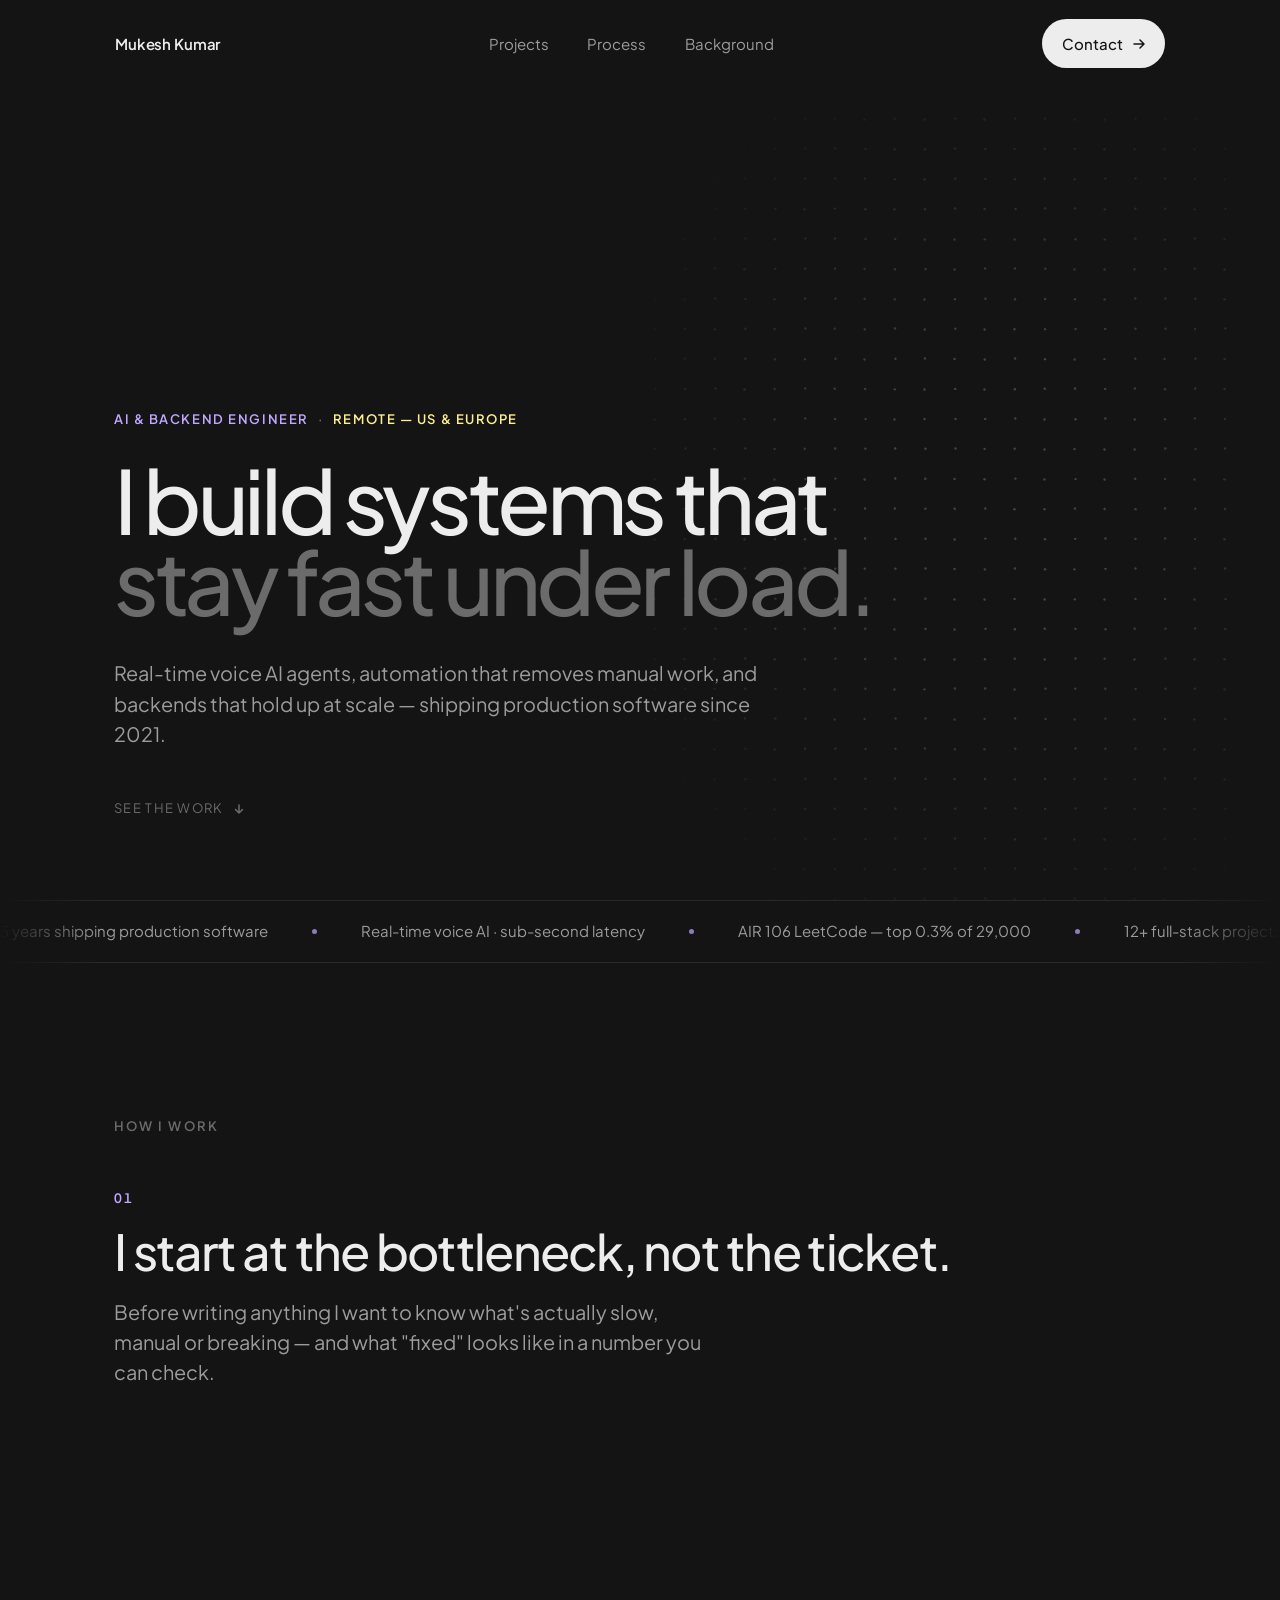
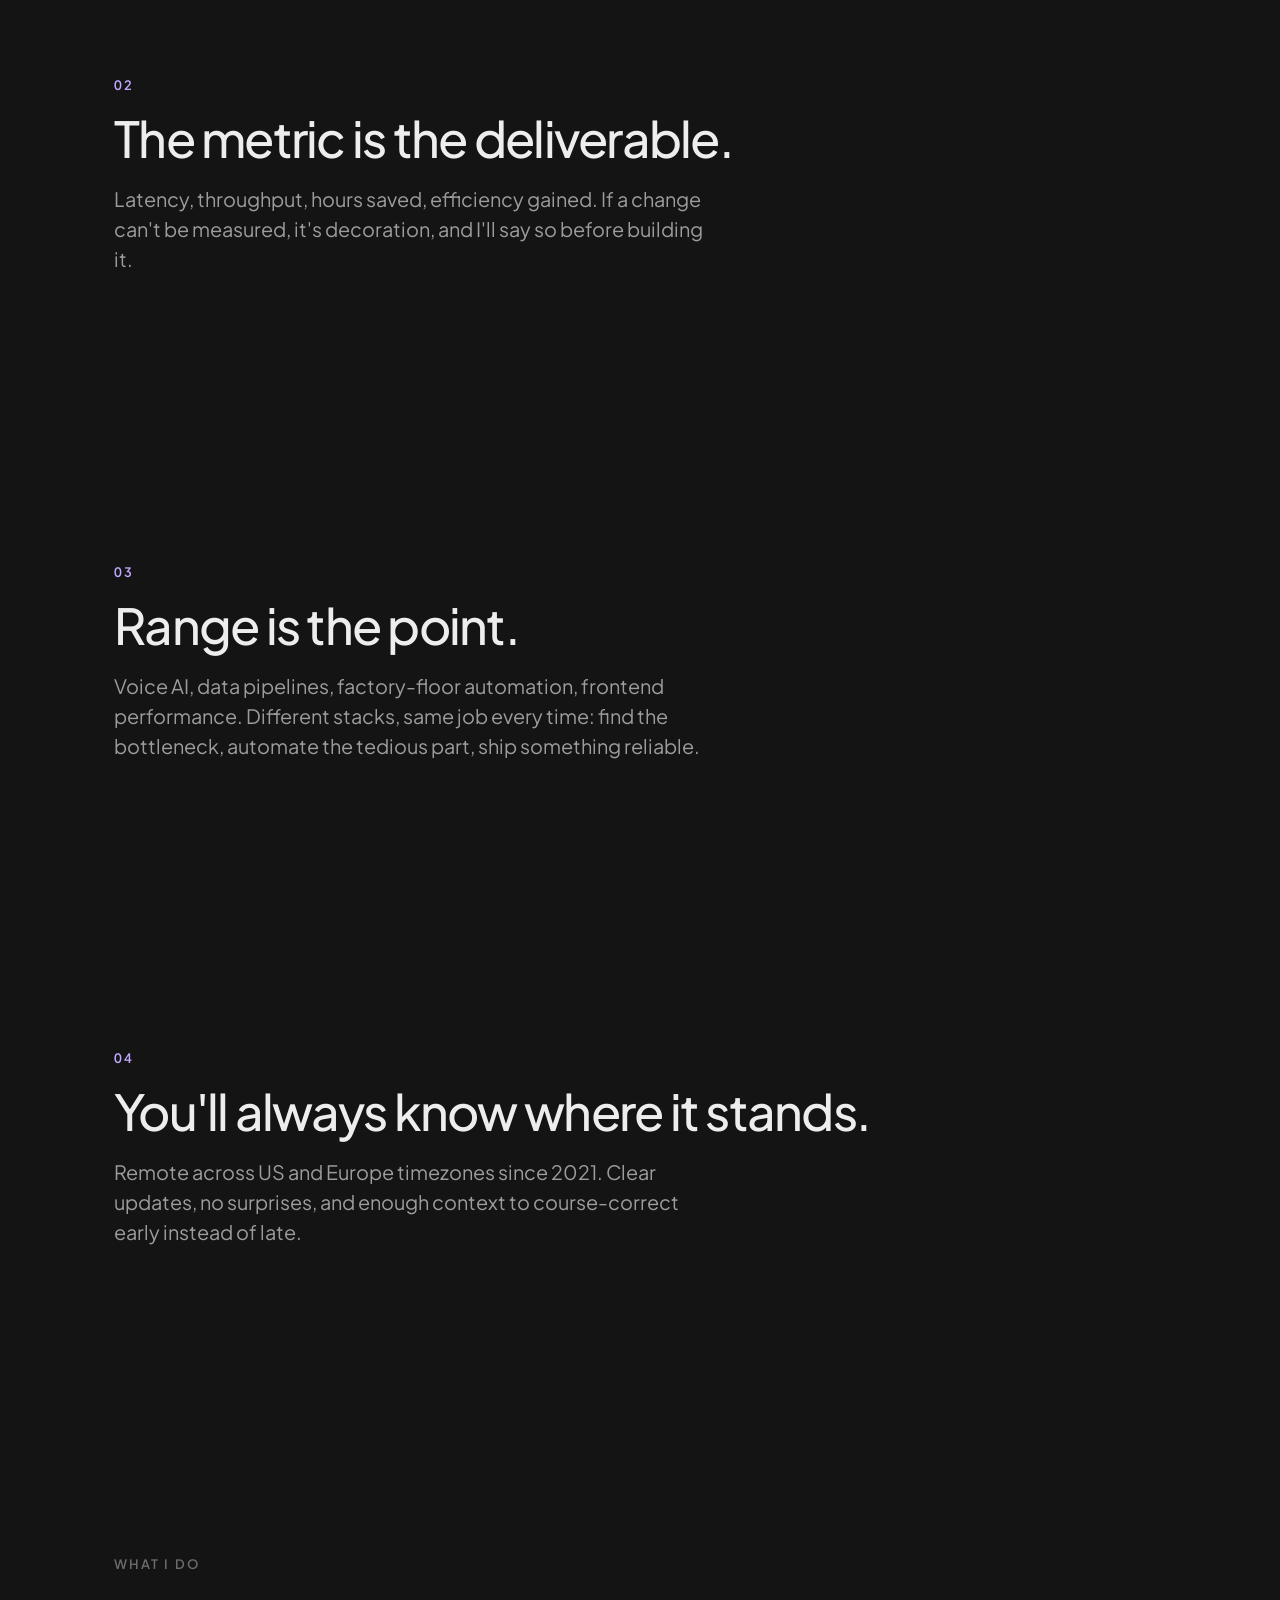
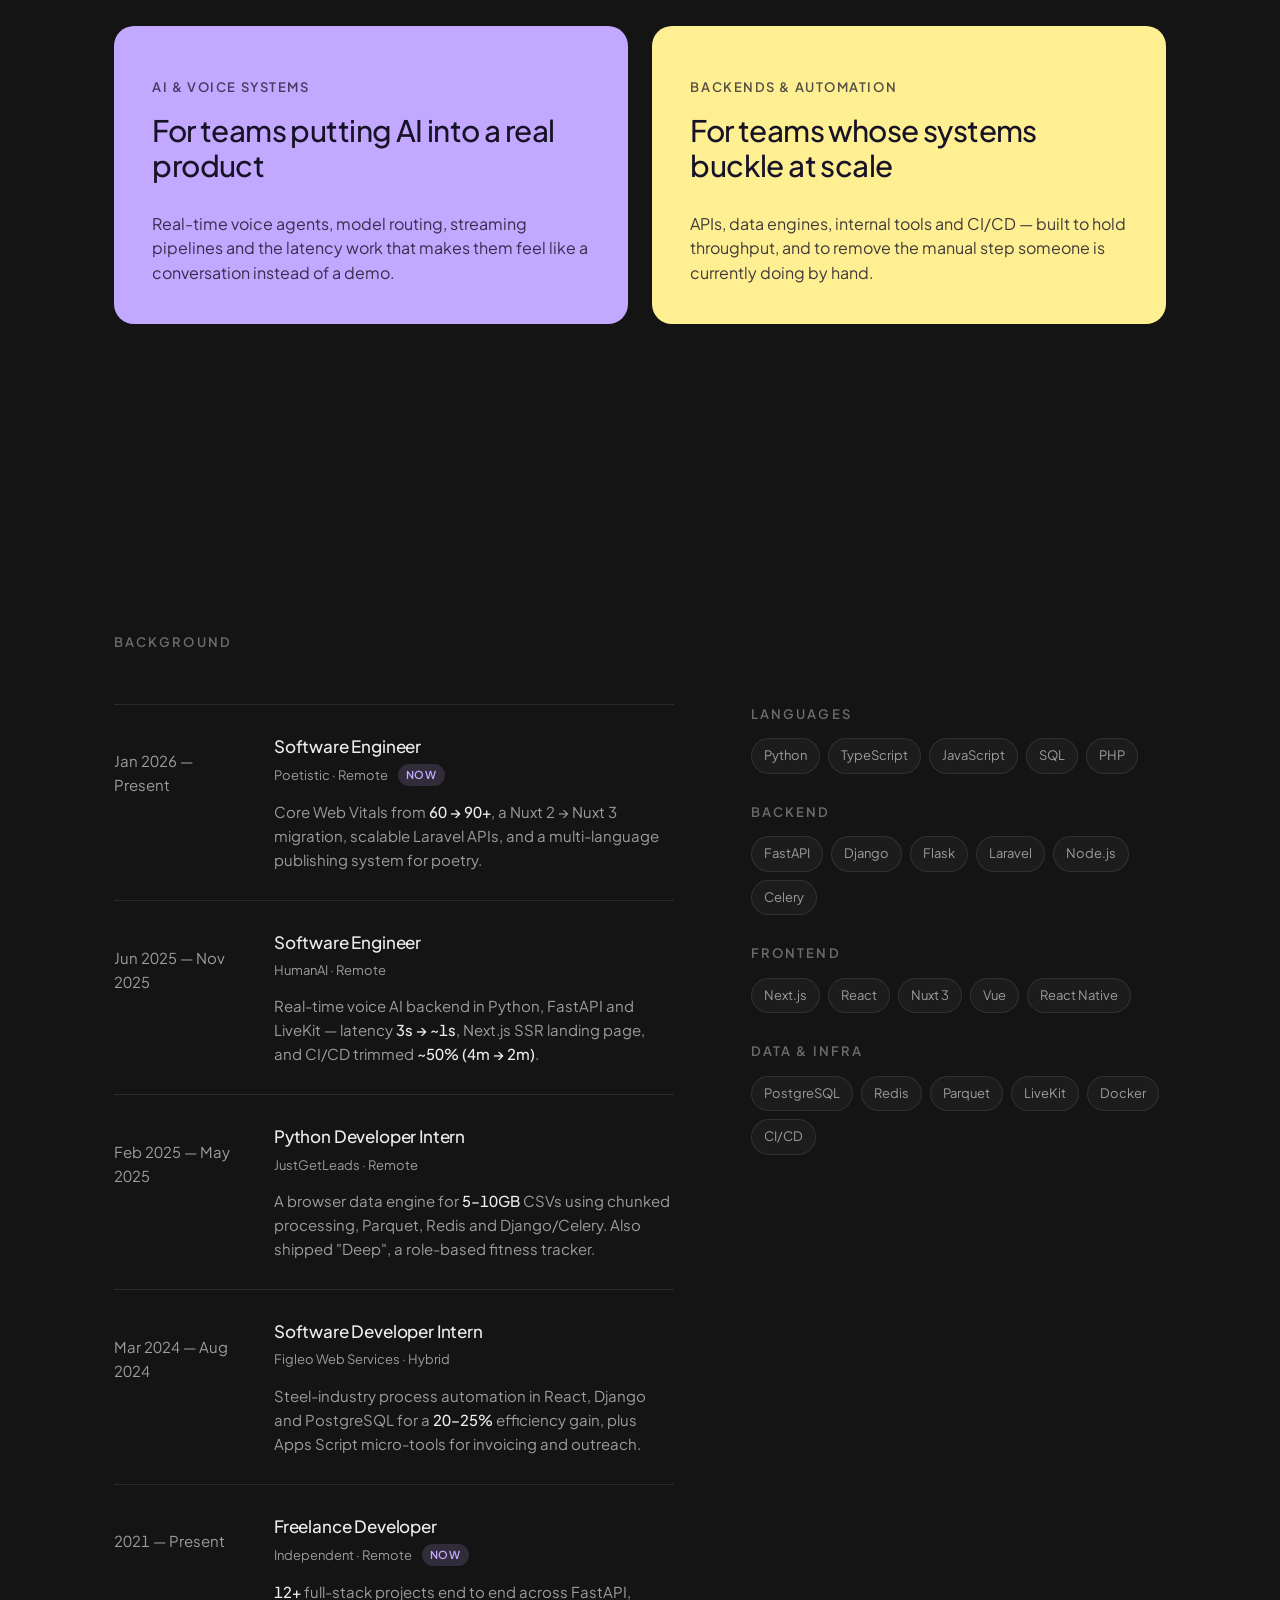
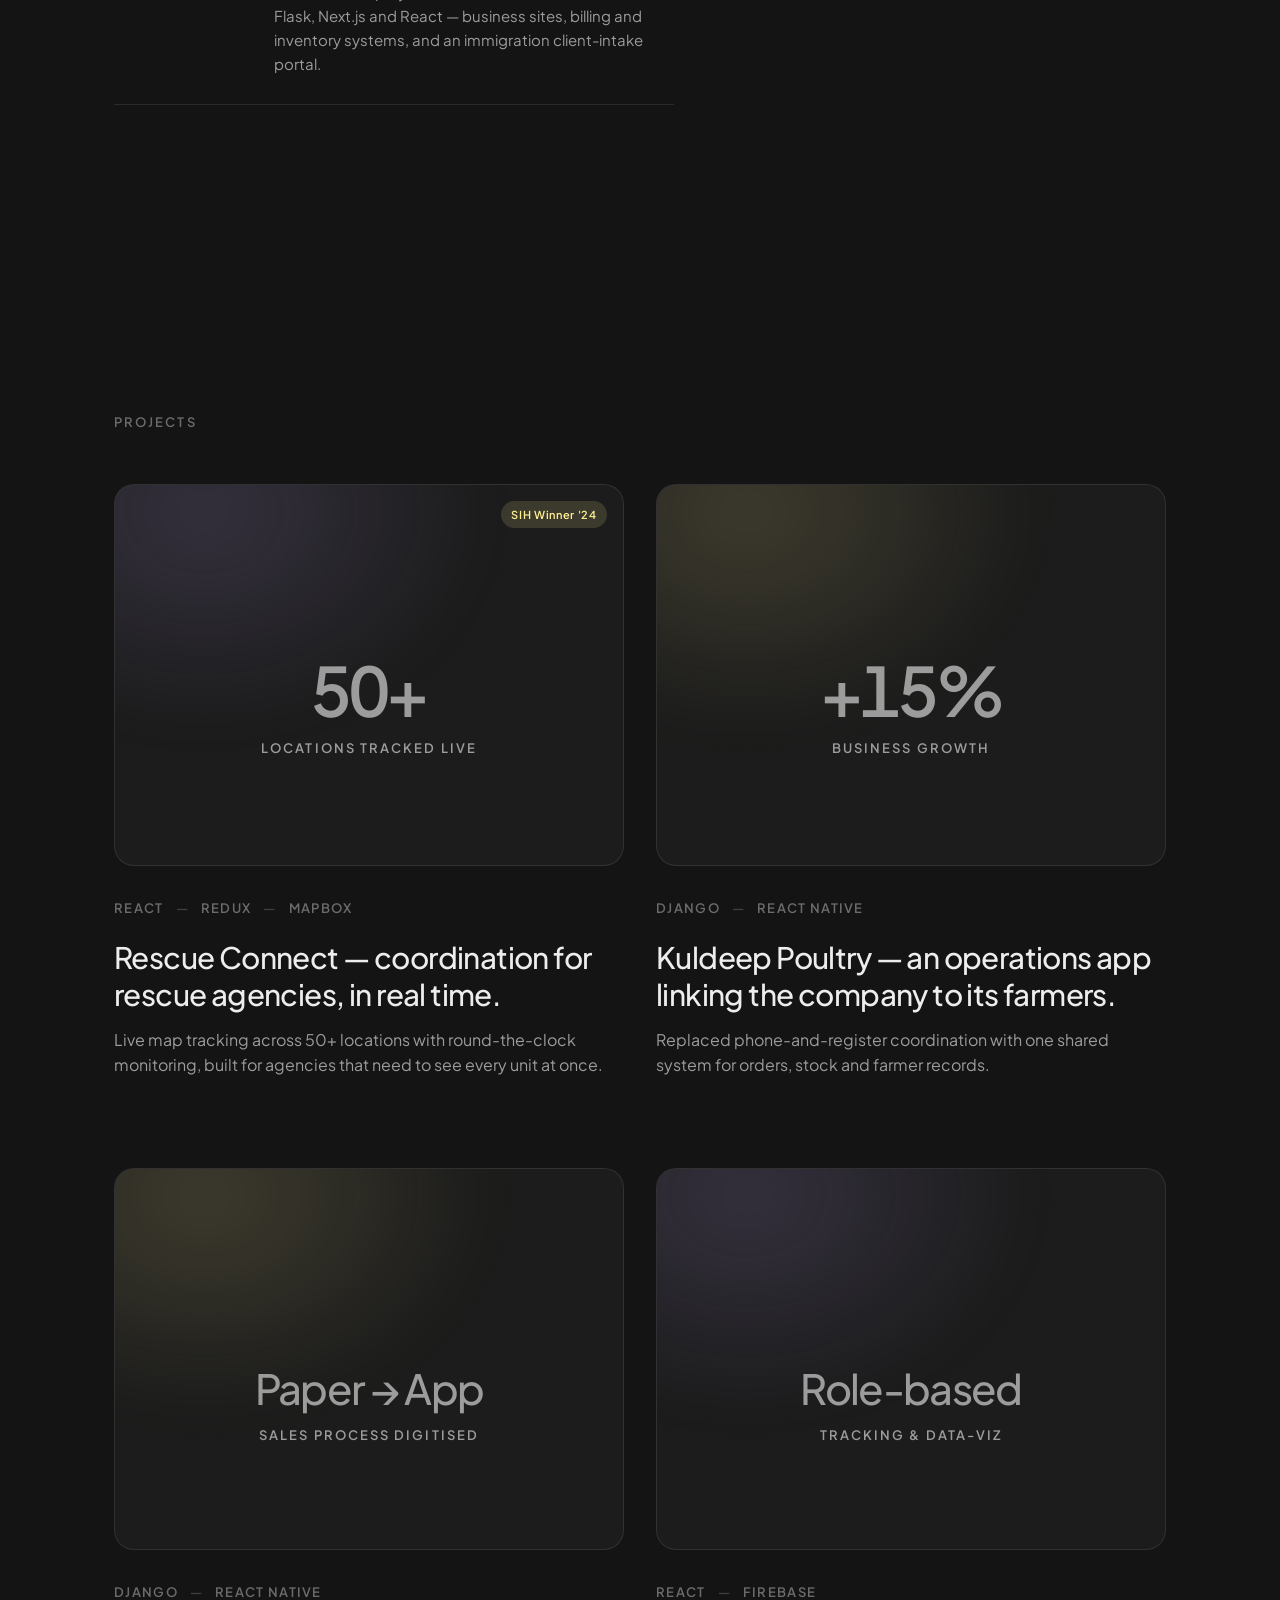
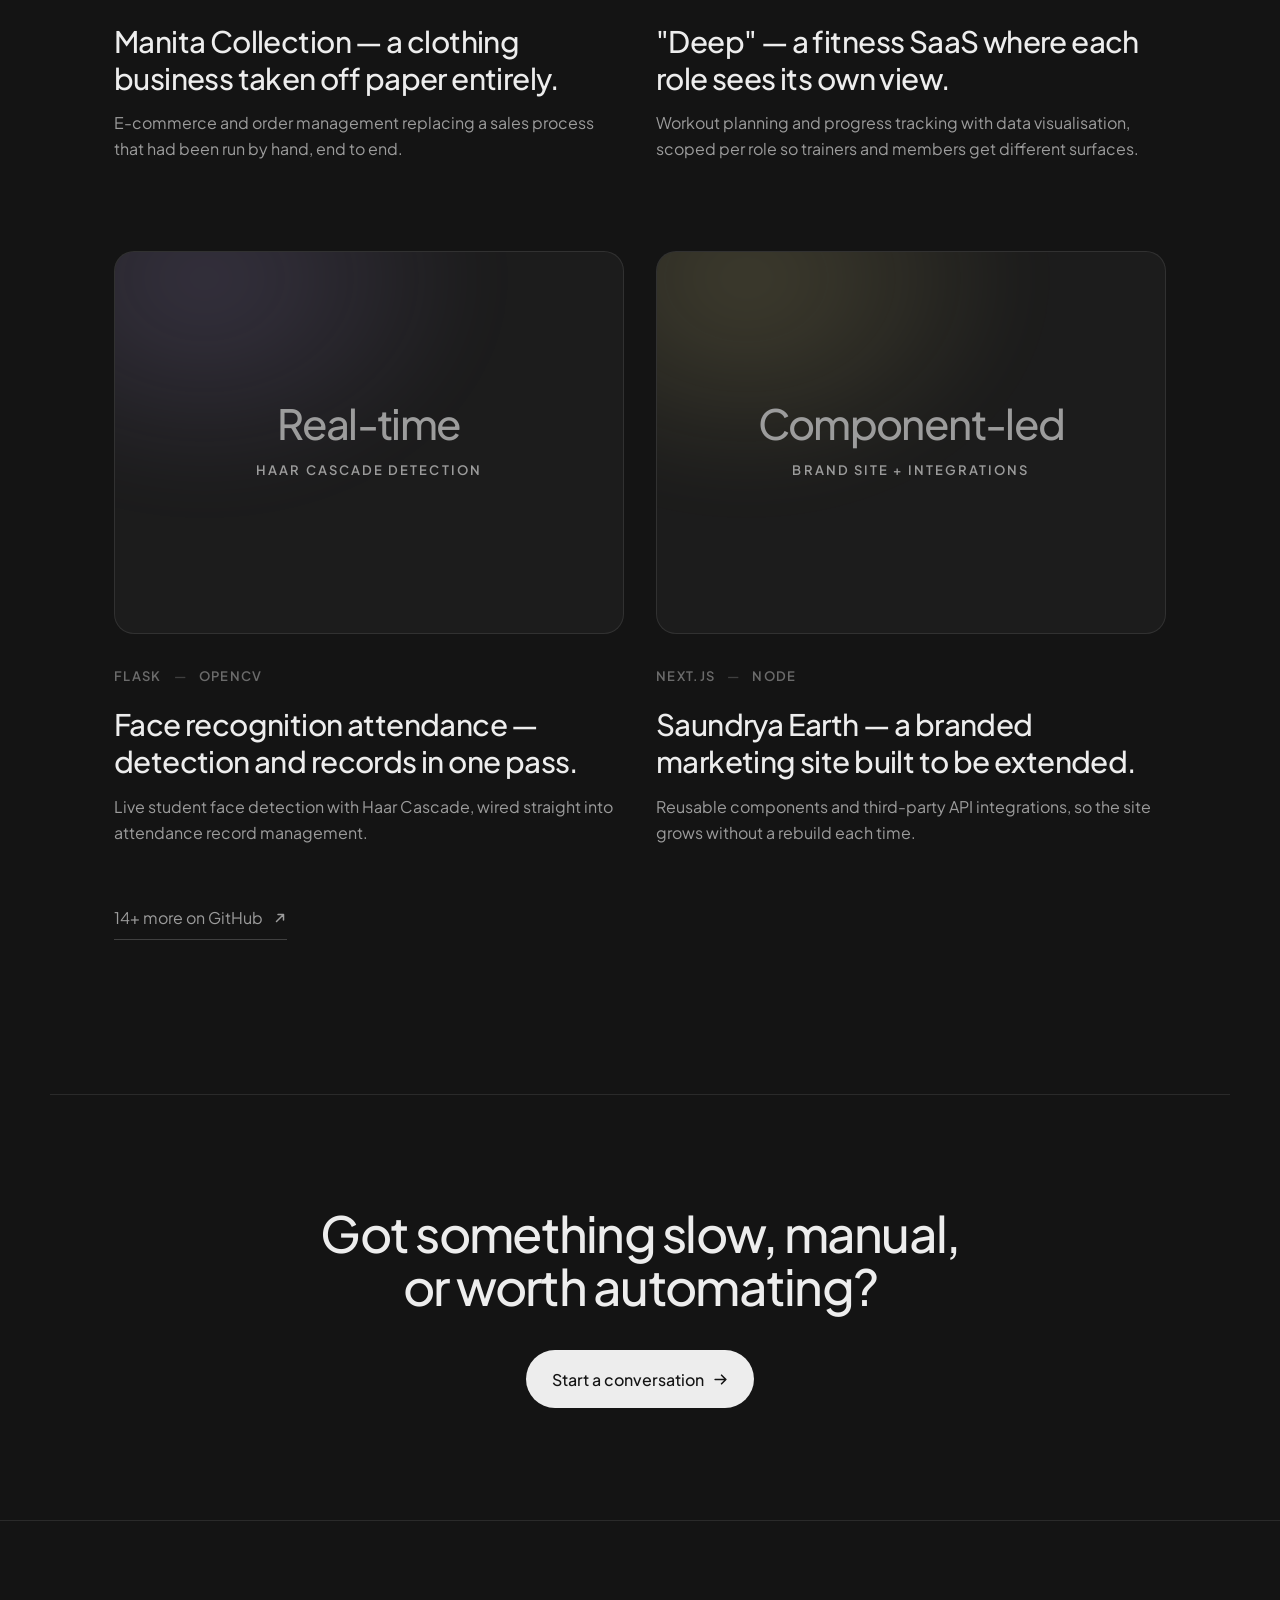
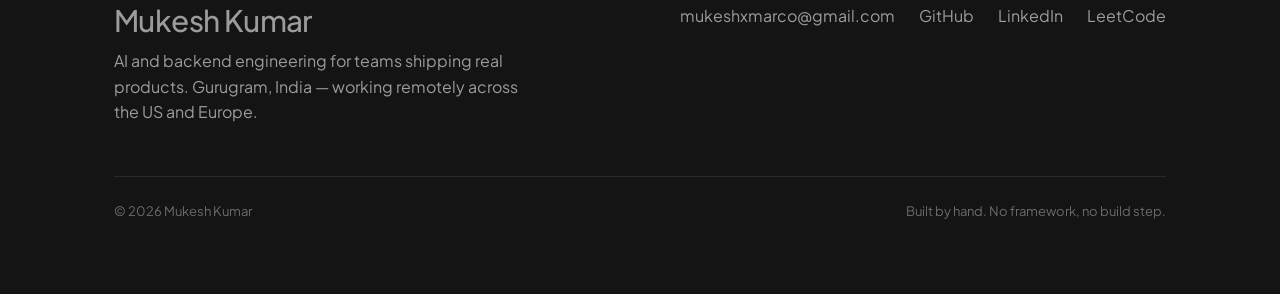
==== commit a9657a9d: "Cursor-reactive dot field in the hero's empty right half Canvas grid of dots that drift slowly and b" ====
--- a/index.html
+++ b/index.html
@@ -381,6 +381,51 @@
             padding-block: 8rem clamp(3.5rem, 9vh, 7rem);
         }
 
+        .hero {
+            position: relative;
+        }
+
+        .hero > :not(.hero-field) {
+            position: relative;
+            z-index: 1;
+        }
+
+        /* Cursor-reactive dot field filling the hero's empty right half.
+           Desktop only; painted by JS on a canvas, masked so it dissolves
+           into the canvas toward the copy and the fold. */
+        .hero-field {
+            display: none;
+            position: absolute;
+            top: 6.5rem;
+            right: 0;
+            bottom: 0;
+            width: 50%;
+            height: calc(100% - 6.5rem);
+            pointer-events: none;
+            -webkit-mask-image: radial-gradient(70% 62% at 60% 50%, #000 30%, transparent 100%);
+            mask-image: radial-gradient(70% 62% at 60% 50%, #000 30%, transparent 100%);
+            opacity: 0;
+            animation: fieldIn 1400ms var(--ease) 500ms forwards;
+        }
+
+        @keyframes fieldIn {
+            to {
+                opacity: 1;
+            }
+        }
+
+        @media (min-width: 900px) {
+            .hero-field {
+                display: block;
+            }
+        }
+
+        @media (prefers-reduced-motion: reduce) {
+            .hero-field {
+                display: none;
+            }
+        }
+
         .hero .kicker {
             margin-bottom: clamp(1.25rem, 2.4vw, 2rem);
         }
@@ -1092,6 +1137,7 @@
     <main id="main">
         <!-- ============================ HERO ============================ -->
         <section class="hero wrap" id="top">
+            <canvas class="hero-field" id="heroField" aria-hidden="true"></canvas>
             <p class="kicker">AI &amp; Backend Engineer <em>·</em> <span>Remote — US &amp; Europe</span></p>
             <h1 class="display">I build systems that <span class="dim">stay fast under load.</span></h1>
             <p class="lead">Real-time voice AI agents, automation that removes manual work, and backends
@@ -1553,6 +1599,73 @@
                 });
             }
 
+            /* ---- Hero dot field: dots drift, then bend and glow toward the cursor ---- */
+            var field = document.getElementById('heroField');
+            if (field && !reduced && finePointer && window.matchMedia('(min-width: 900px)').matches) {
+                var ctx = field.getContext('2d');
+                var dots = [];
+                var W = 0, H = 0, dpr = Math.min(2, window.devicePixelRatio || 1);
+                var mouse = { x: -9999, y: -9999, tx: -9999, ty: -9999 };
+                var GAP = 30, R = 170;
+                var inkFaint = '107,107,107', accent = '194,168,255', accent2 = '255,239,147';
+
+                var build = function () {
+                    var r = field.getBoundingClientRect();
+                    W = r.width; H = r.height;
+                    field.width = W * dpr; field.height = H * dpr;
+                    ctx.setTransform(dpr, 0, 0, dpr, 0, 0);
+                    dots = [];
+                    for (var y = GAP / 2; y < H; y += GAP) {
+                        for (var x = GAP / 2; x < W; x += GAP) {
+                            dots.push({ ox: x, oy: y, x: x, y: y, seed: Math.random() * Math.PI * 2 });
+                        }
+                    }
+                };
+
+                var t0 = performance.now();
+                var draw = function (now) {
+                    var t = (now - t0) / 1000;
+                    mouse.x += (mouse.tx - mouse.x) * 0.14;
+                    mouse.y += (mouse.ty - mouse.y) * 0.14;
+                    ctx.clearRect(0, 0, W, H);
+                    for (var i = 0; i < dots.length; i++) {
+                        var d = dots[i];
+                        /* slow ambient drift so the field breathes without a cursor */
+                        var ax = Math.sin(t * 0.6 + d.seed) * 1.6;
+                        var ay = Math.cos(t * 0.5 + d.seed * 1.3) * 1.6;
+                        var dx = d.ox - mouse.x, dy = d.oy - mouse.y;
+                        var dist = Math.sqrt(dx * dx + dy * dy);
+                        var f = Math.max(0, 1 - dist / R);
+                        var ease = f * f * (3 - 2 * f);
+                        var push = ease * 22;
+                        var tx = d.ox + ax + (dist > 0 ? dx / dist * push : 0);
+                        var ty = d.oy + ay + (dist > 0 ? dy / dist * push : 0);
+                        d.x += (tx - d.x) * 0.18;
+                        d.y += (ty - d.y) * 0.18;
+                        var size = 1.2 + ease * 1.9;
+                        var col = ease > 0.55 ? accent2 : accent;
+                        var alpha = 0.32 + ease * 0.68;
+                        ctx.beginPath();
+                        ctx.arc(d.x, d.y, size, 0, Math.PI * 2);
+                        ctx.fillStyle = ease > 0.02
+                            ? 'rgba(' + col + ',' + alpha.toFixed(3) + ')'
+                            : 'rgba(' + inkFaint + ',0.55)';
+                        ctx.fill();
+                    }
+                    requestAnimationFrame(draw);
+                };
+
+                window.addEventListener('mousemove', function (e) {
+                    var r = field.getBoundingClientRect();
+                    mouse.tx = e.clientX - r.left;
+                    mouse.ty = e.clientY - r.top;
+                }, { passive: true });
+                window.addEventListener('mouseleave', function () { mouse.tx = -9999; mouse.ty = -9999; });
+                window.addEventListener('resize', build, { passive: true });
+                build();
+                requestAnimationFrame(draw);
+            }
+
             /* ---- Inertial wheel scrolling (fine pointers only) ---- */
             if (!reduced && finePointer) {
                 var targetY = window.scrollY;
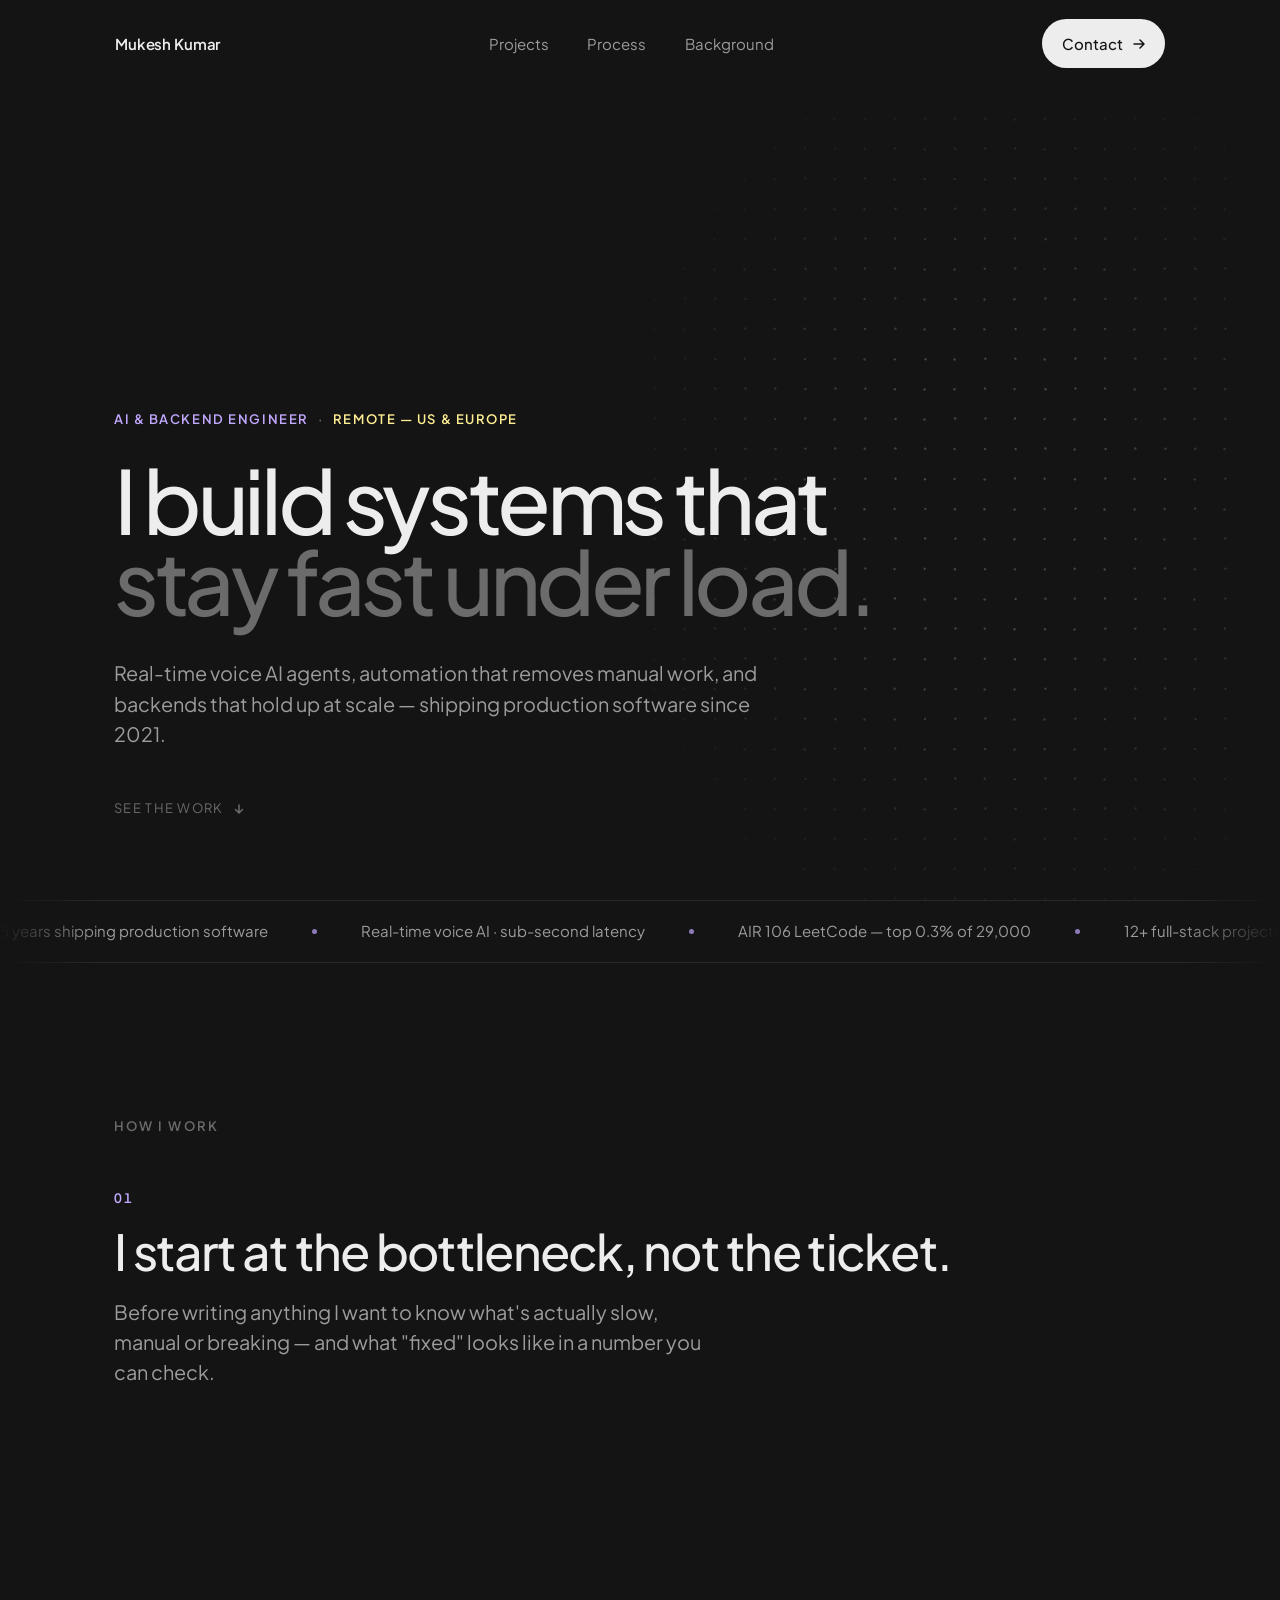
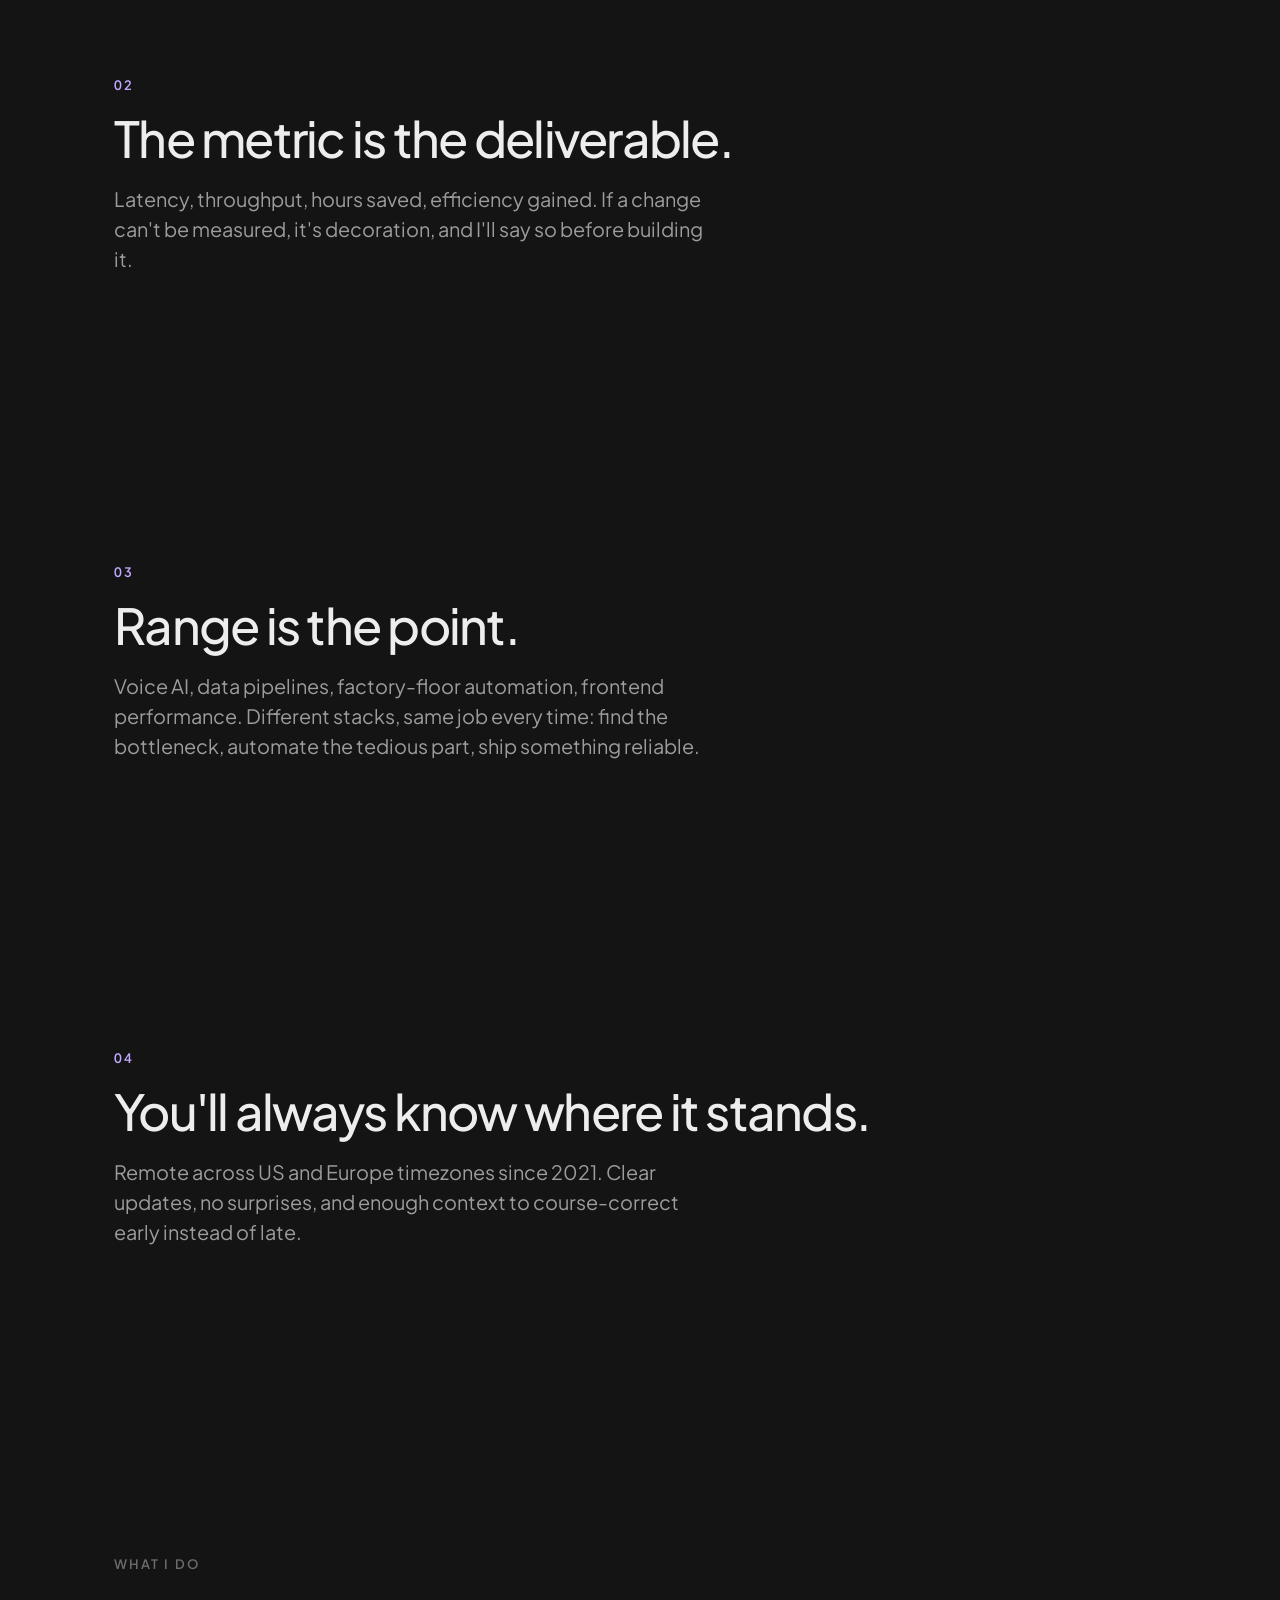
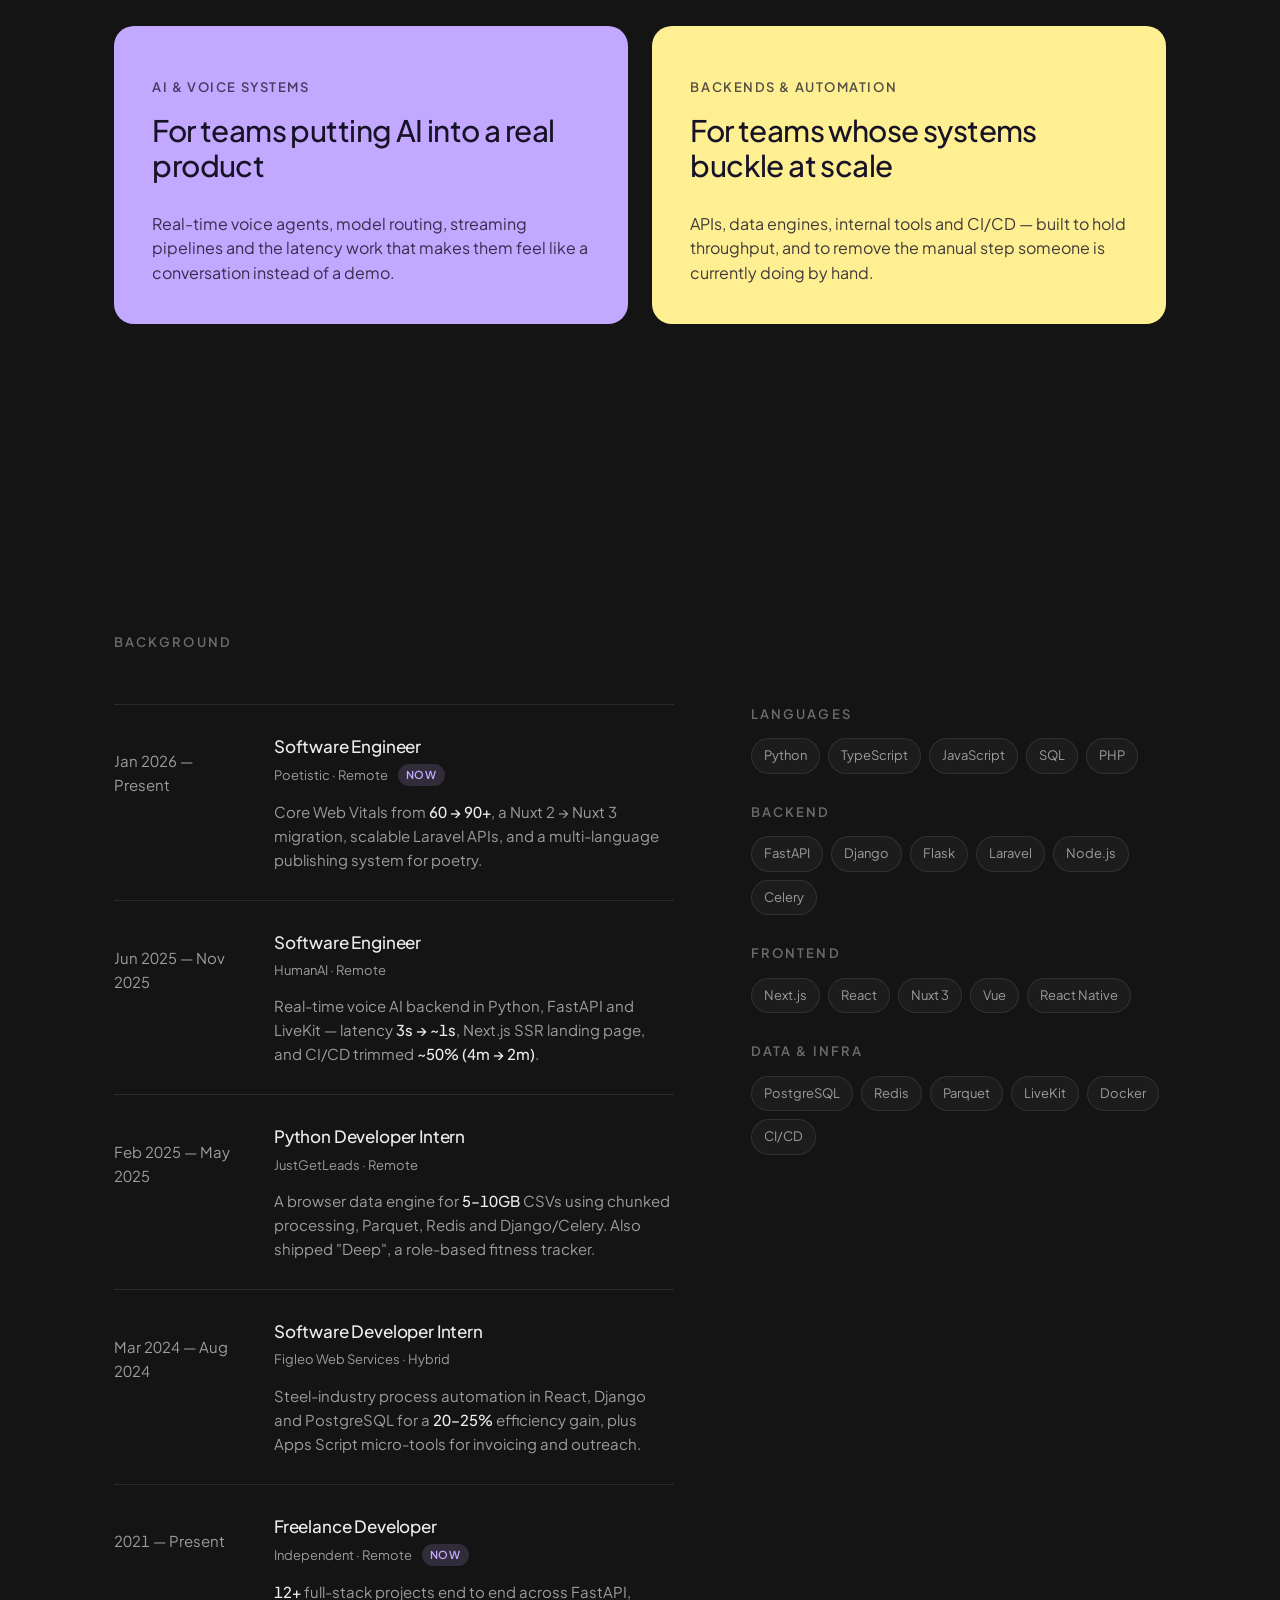
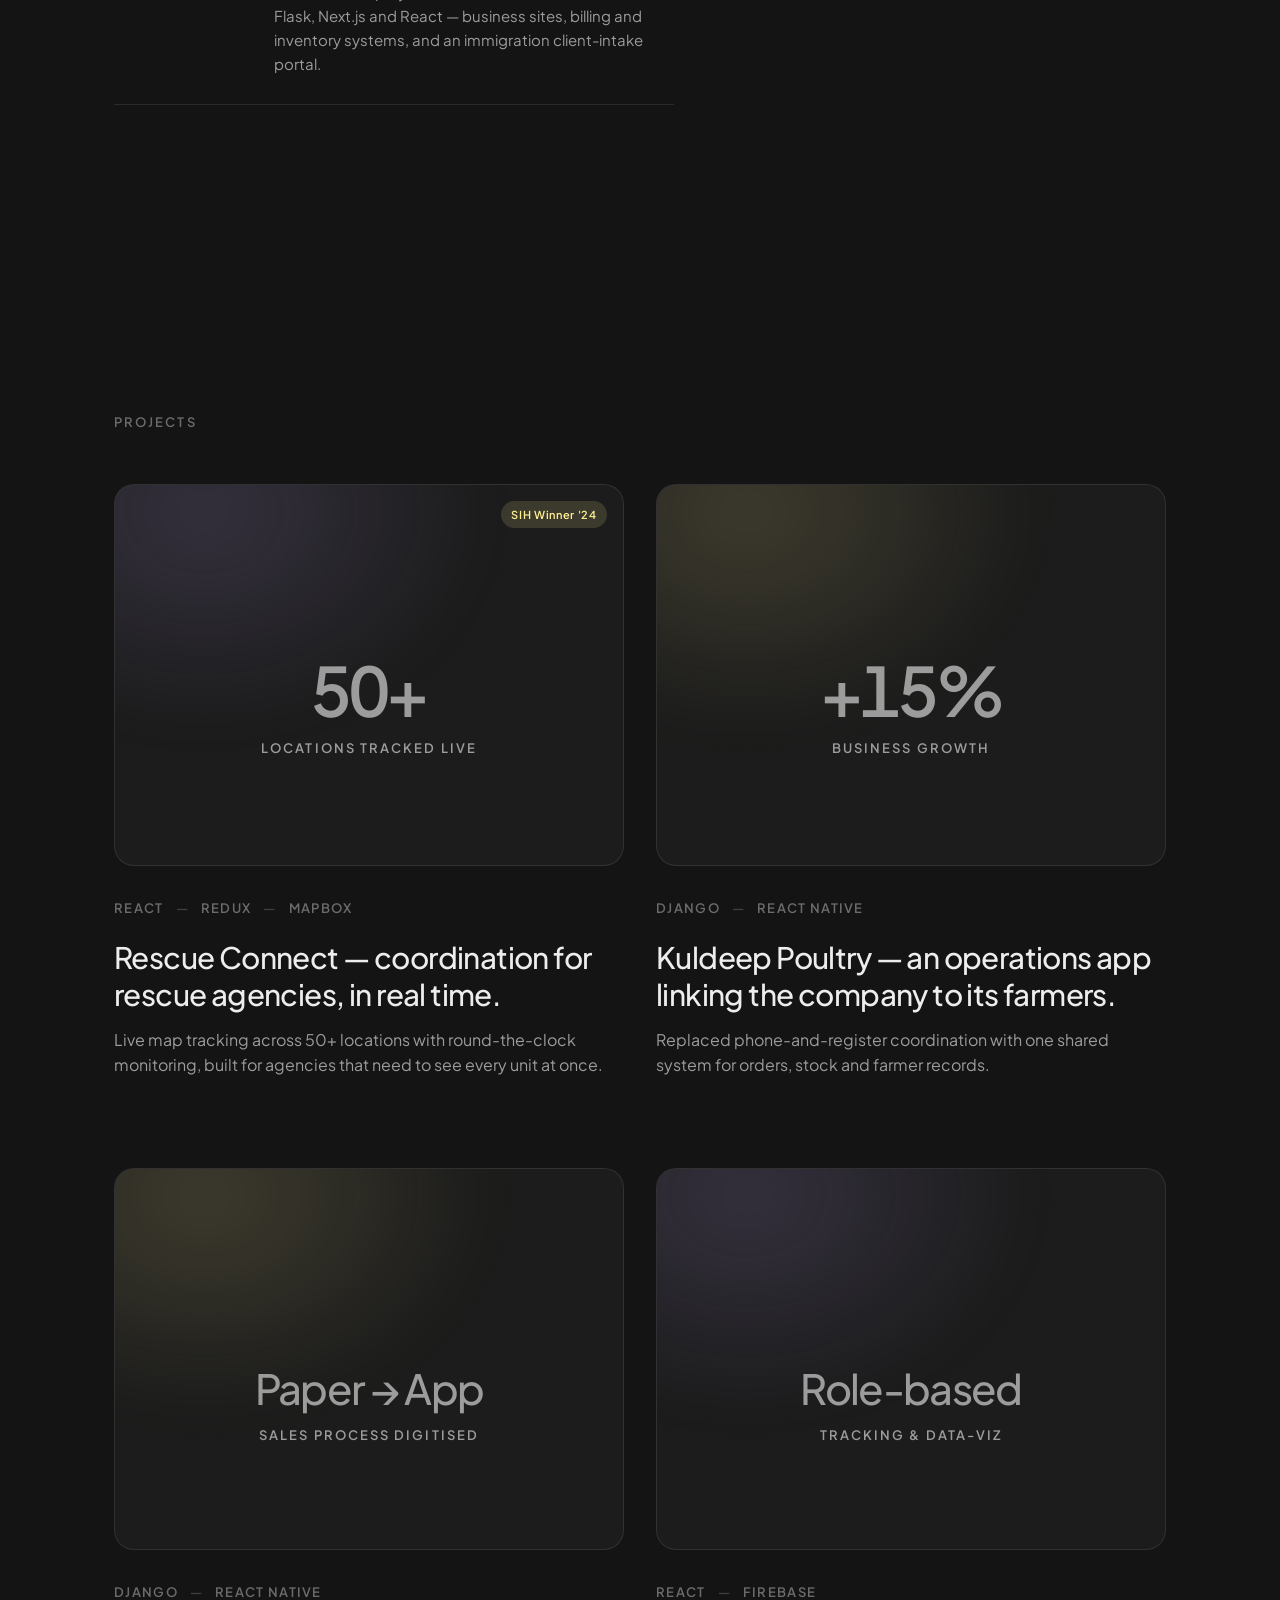
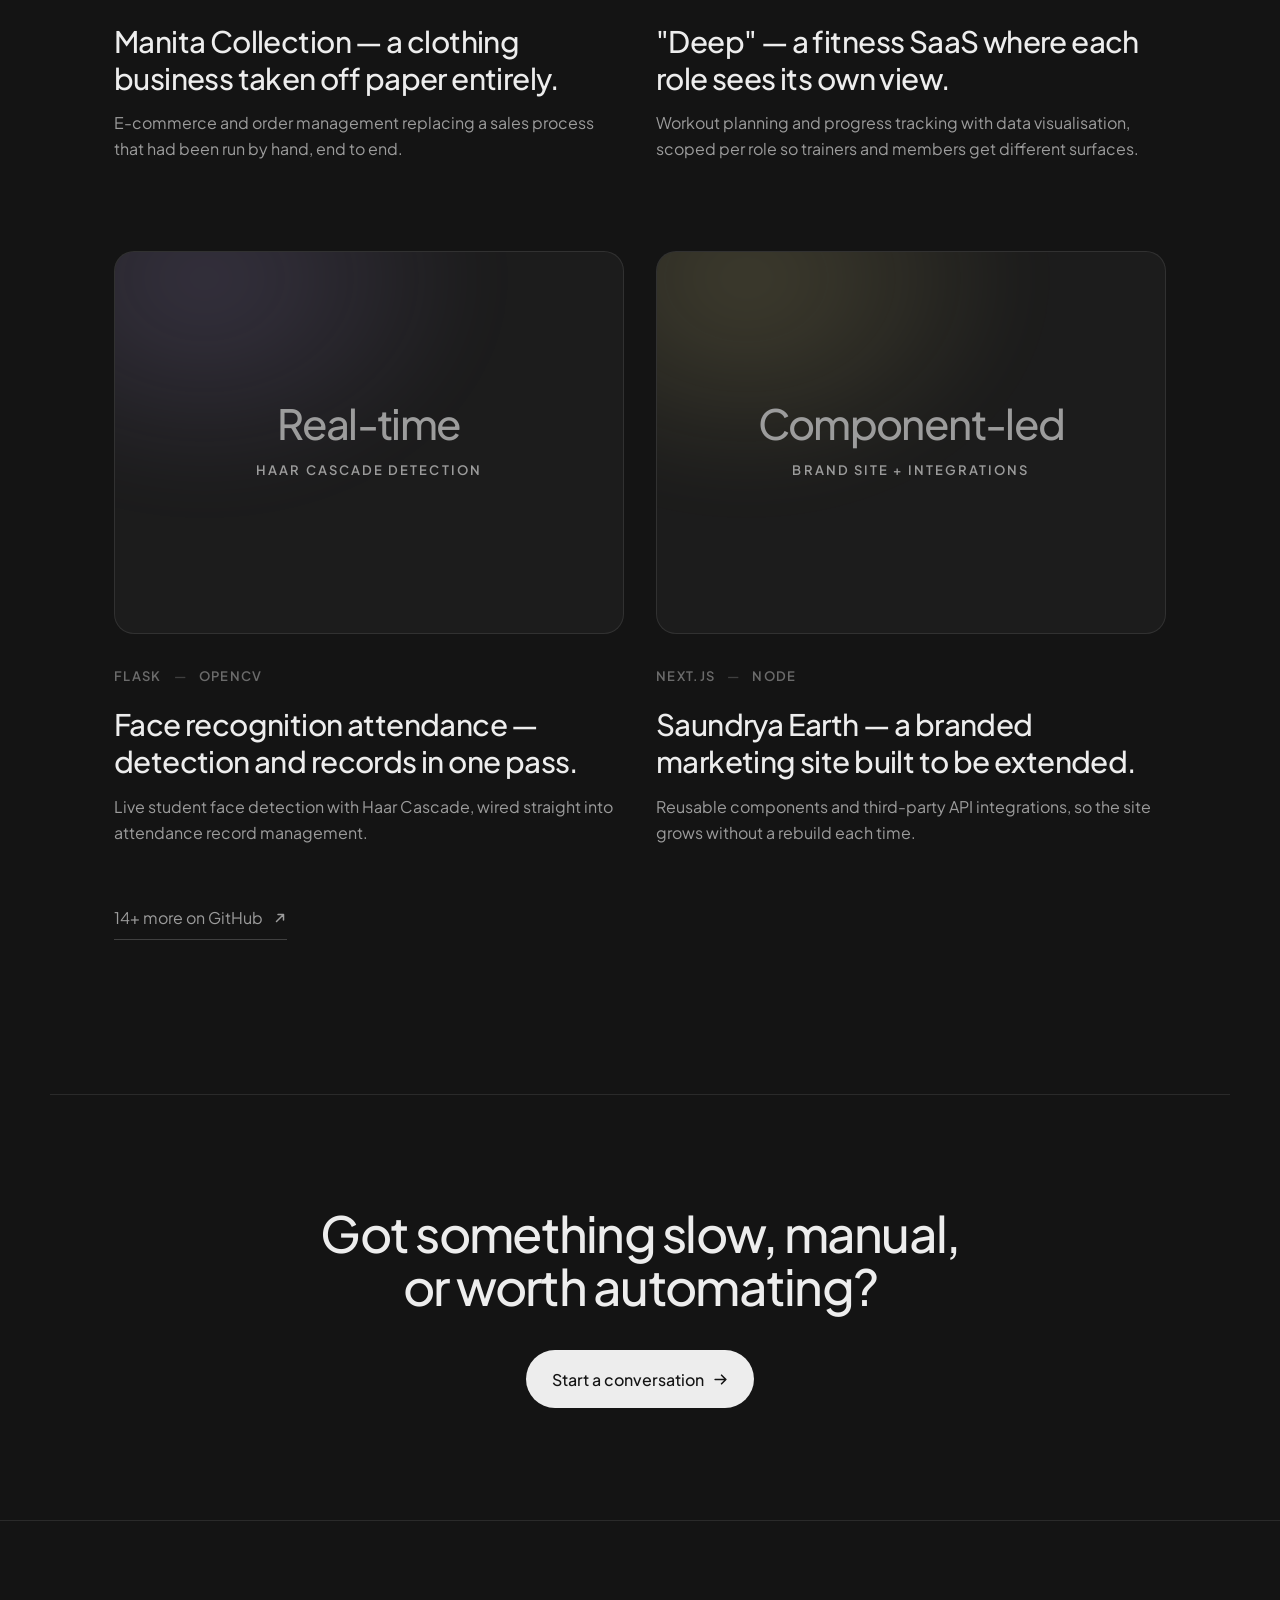
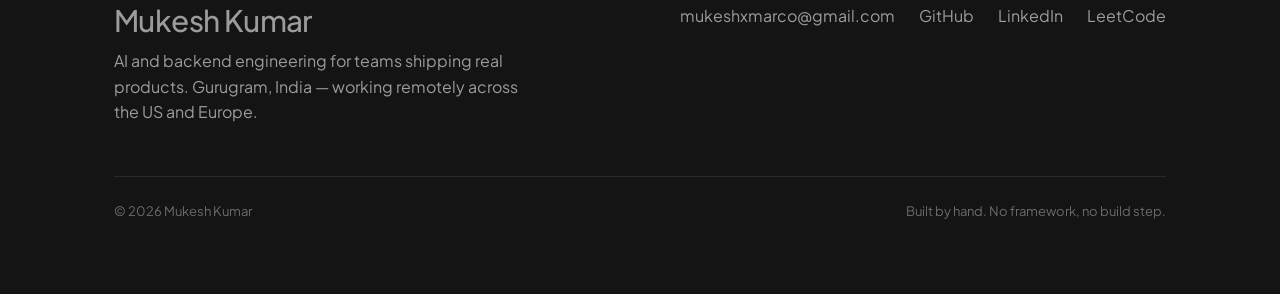
==== commit afd59d55: "Polish hero: fix dead-air ratio on tablet/mobile, tidy duplicate rule The bottom-weighted hero compo" ====
--- a/index.html
+++ b/index.html
@@ -374,15 +374,12 @@
            HERO — full viewport, content weighted to the lower third
            ============================================================ */
         .hero {
+            position: relative;
             min-height: 100svh;
             display: flex;
             flex-direction: column;
             justify-content: flex-end;
             padding-block: 8rem clamp(3.5rem, 9vh, 7rem);
-        }
-
-        .hero {
-            position: relative;
         }
 
         .hero > :not(.hero-field) {
@@ -992,6 +989,11 @@
            RESPONSIVE — mobile first corrections
            ============================================================ */
         @media (max-width: 900px) {
+            .hero {
+                min-height: 86svh;
+                padding-block: 6.5rem clamp(2.5rem, 7vh, 4rem);
+            }
+
             .split {
                 grid-template-columns: 1fr;
             }
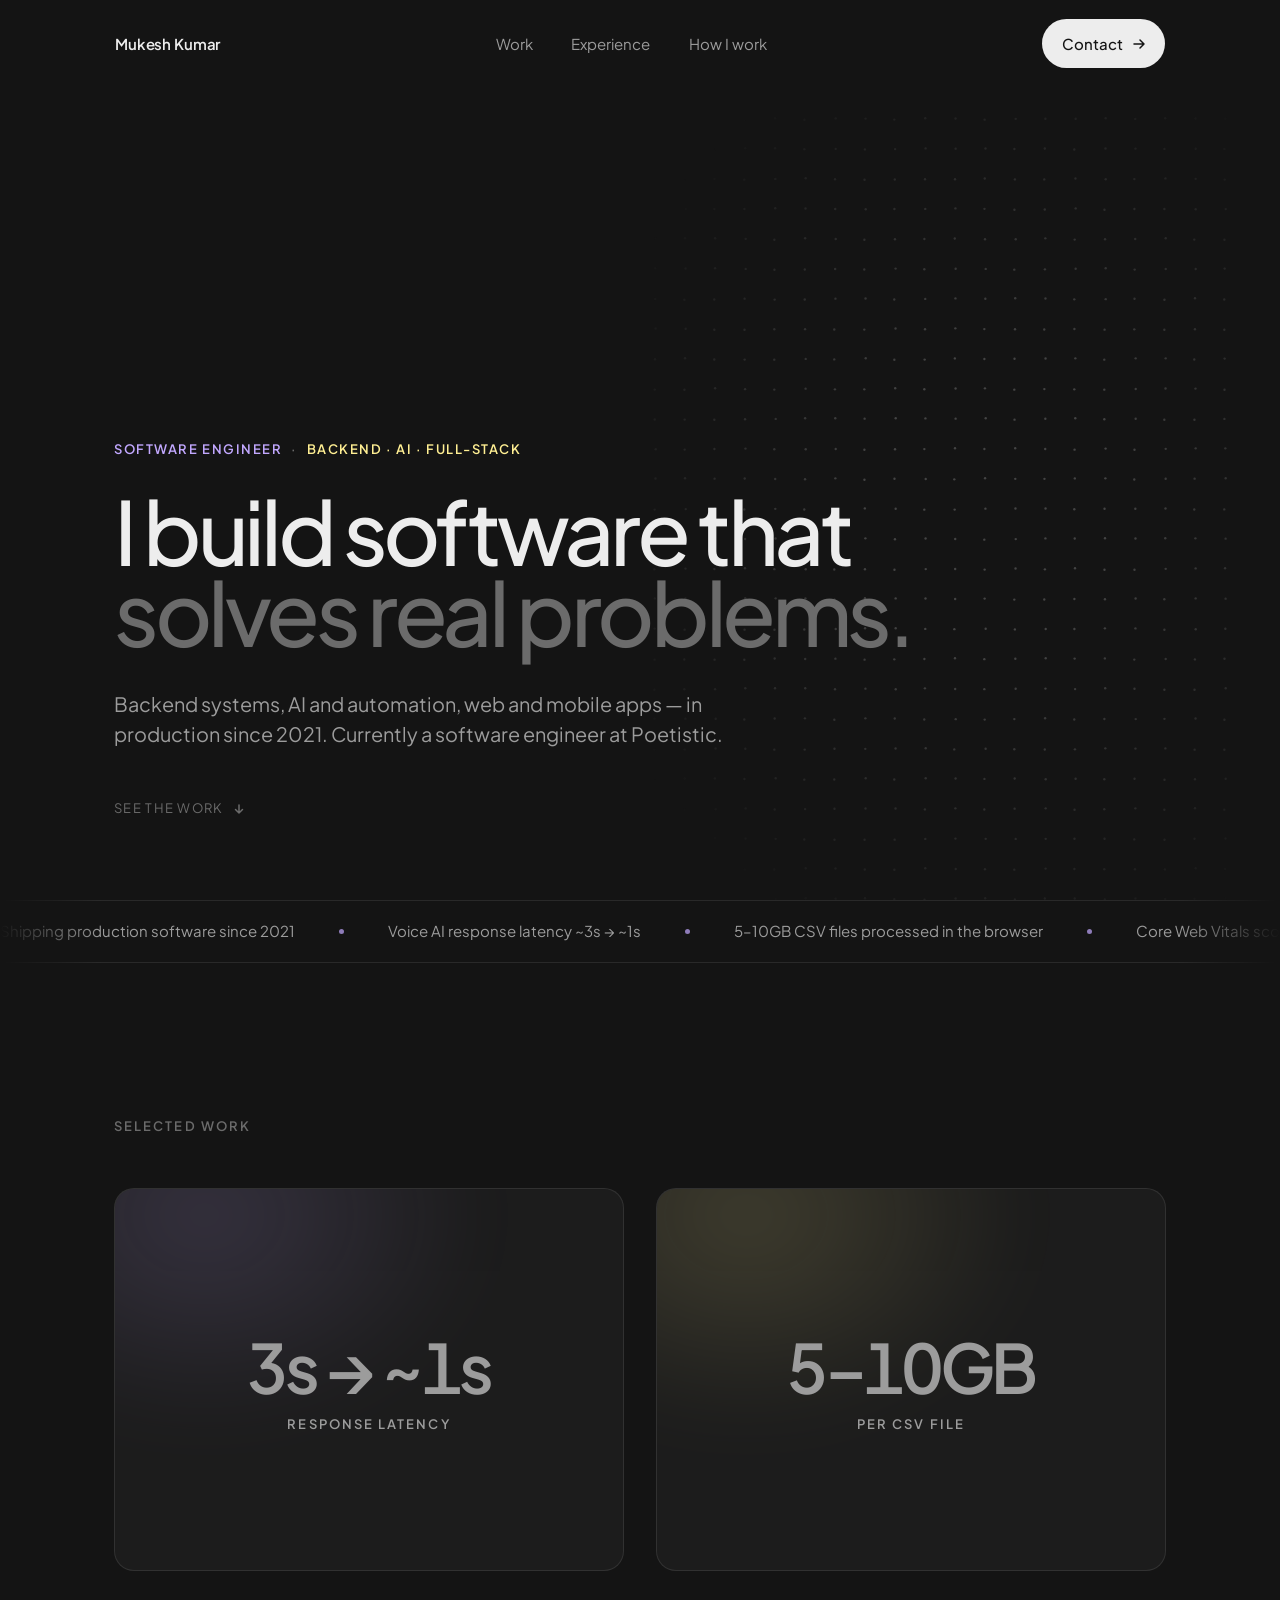
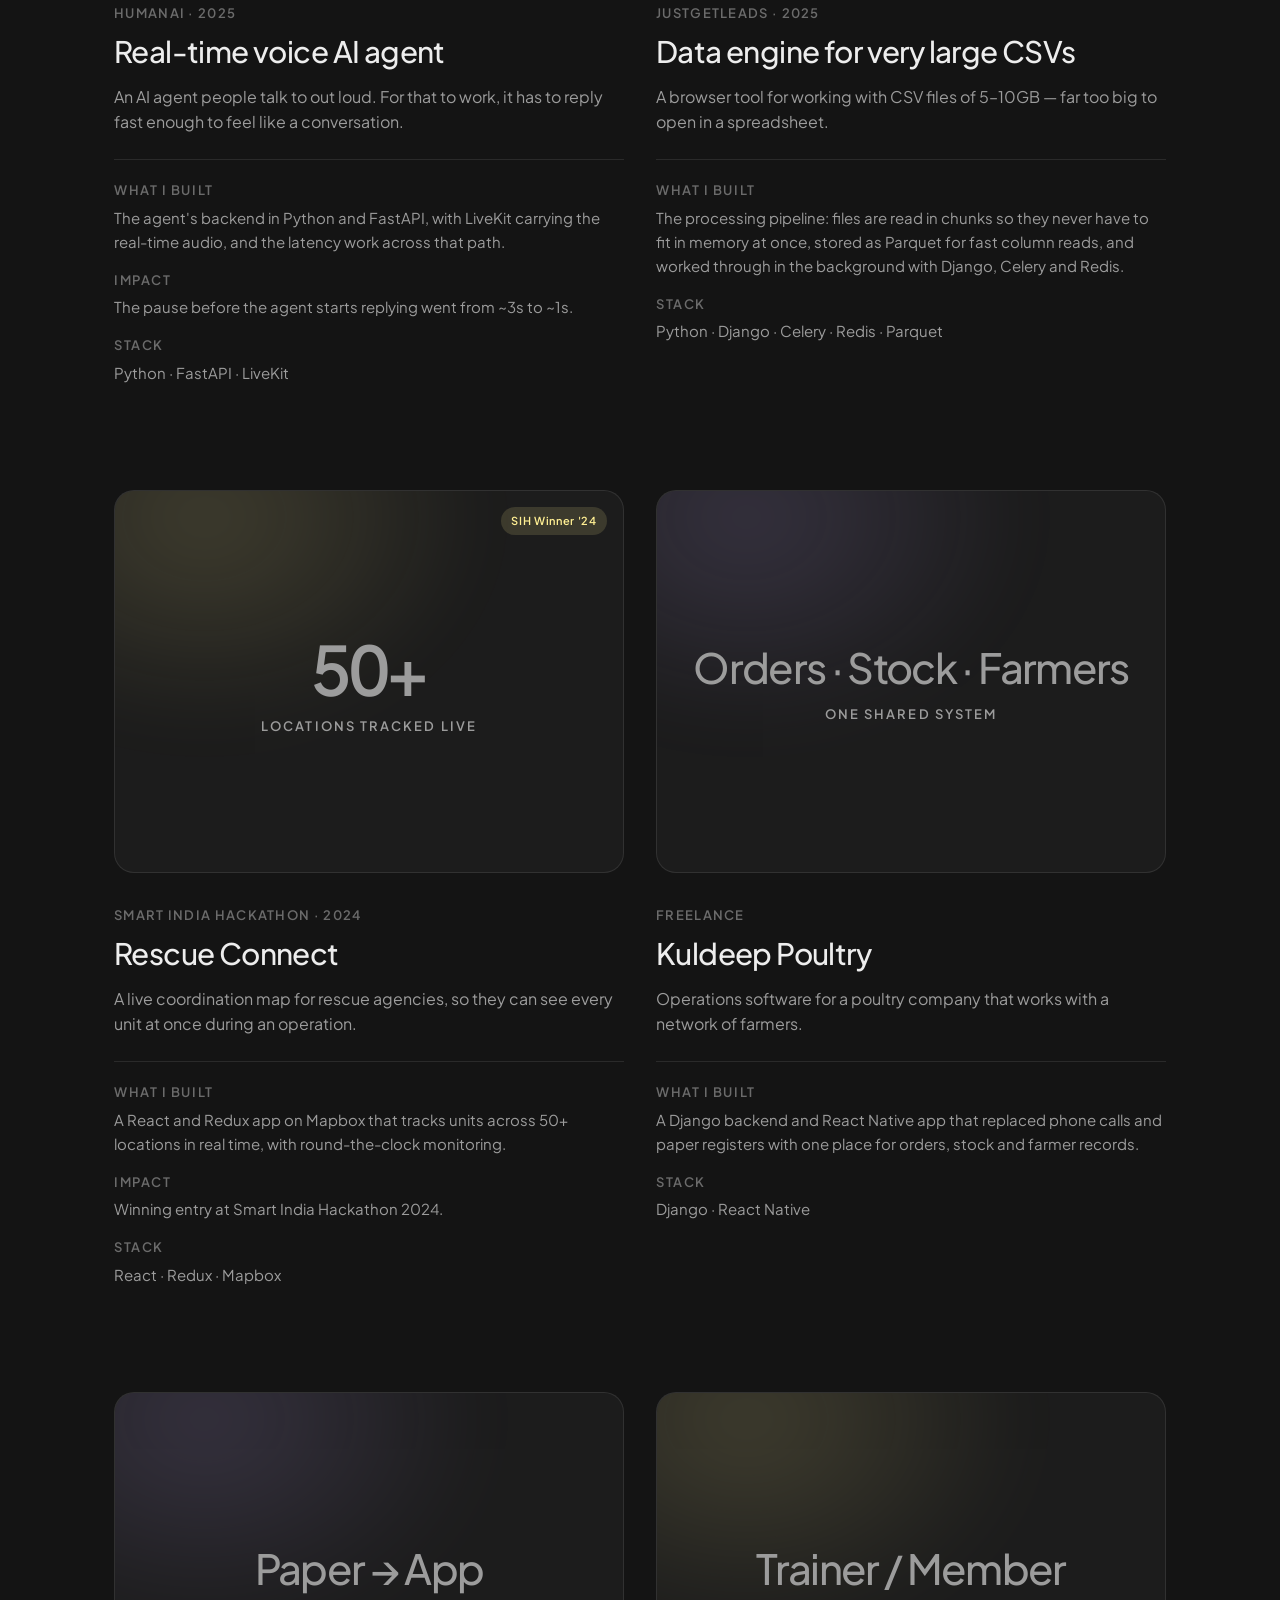
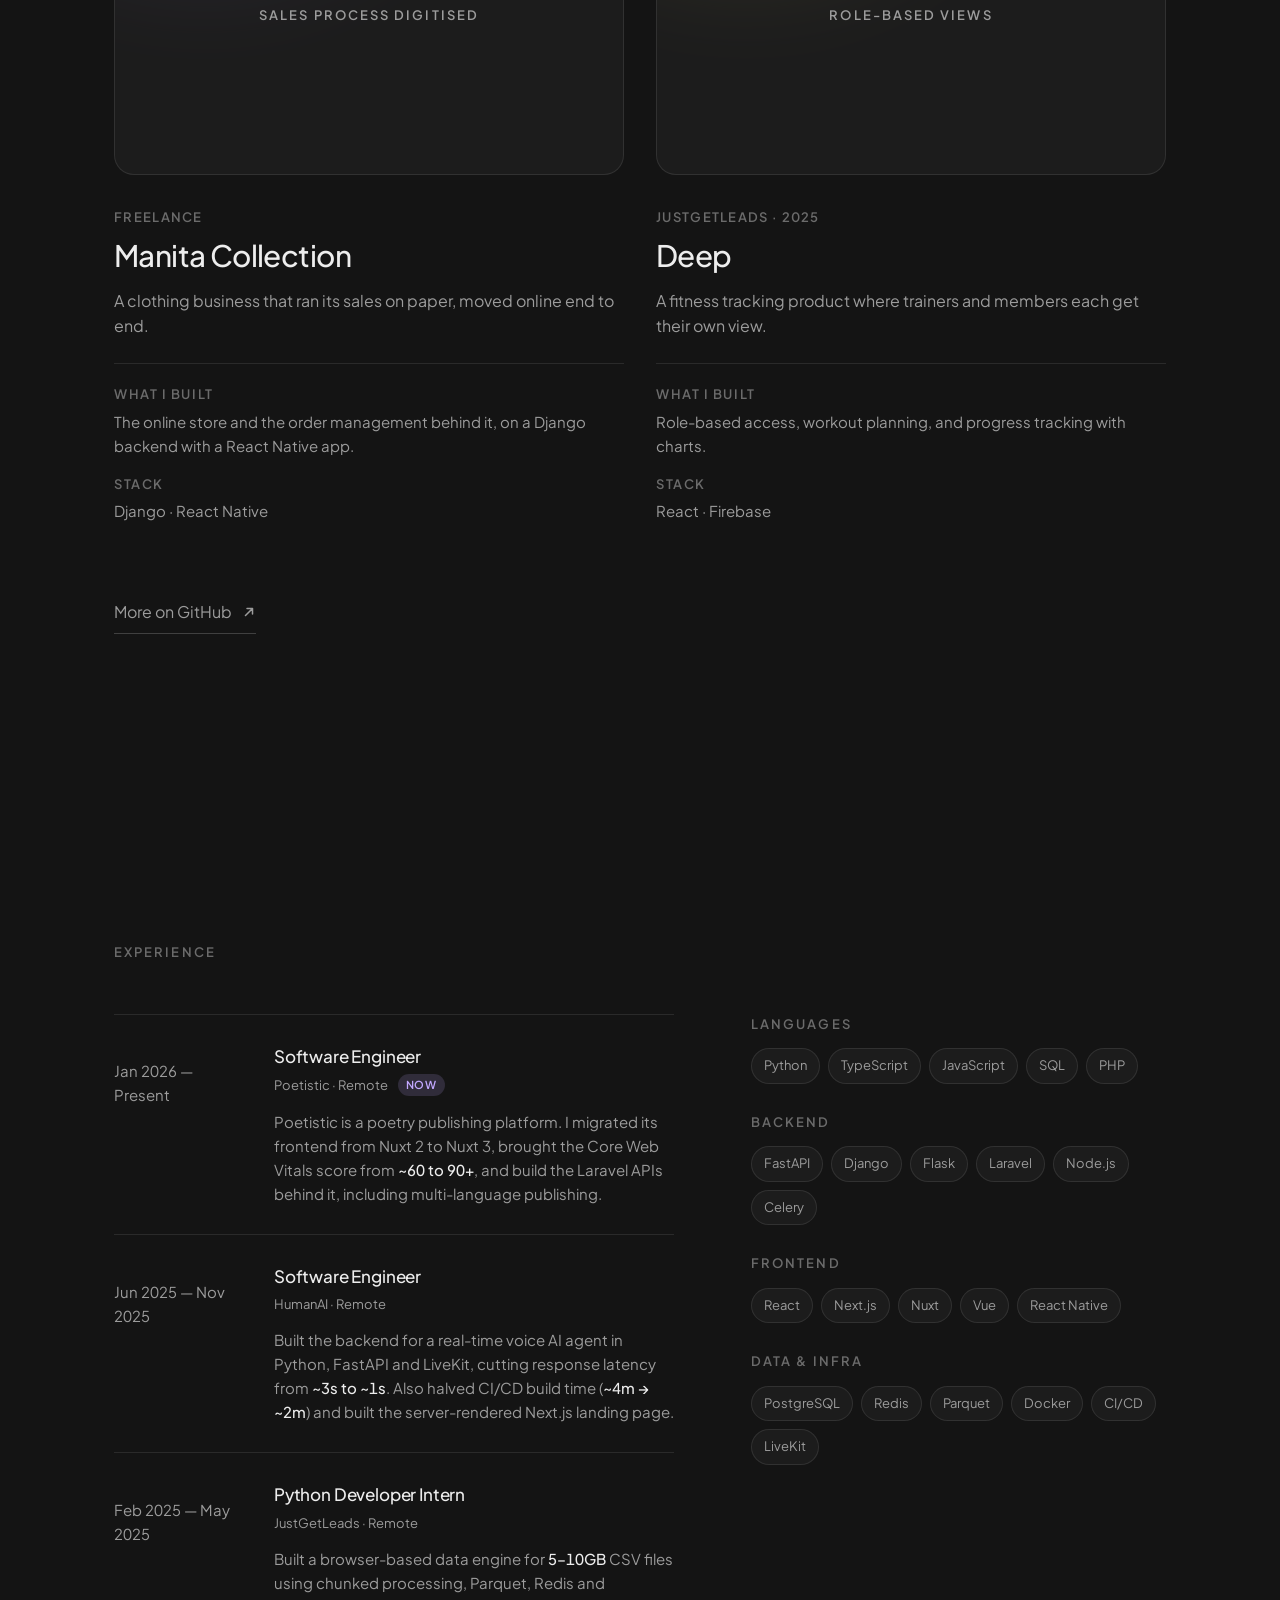
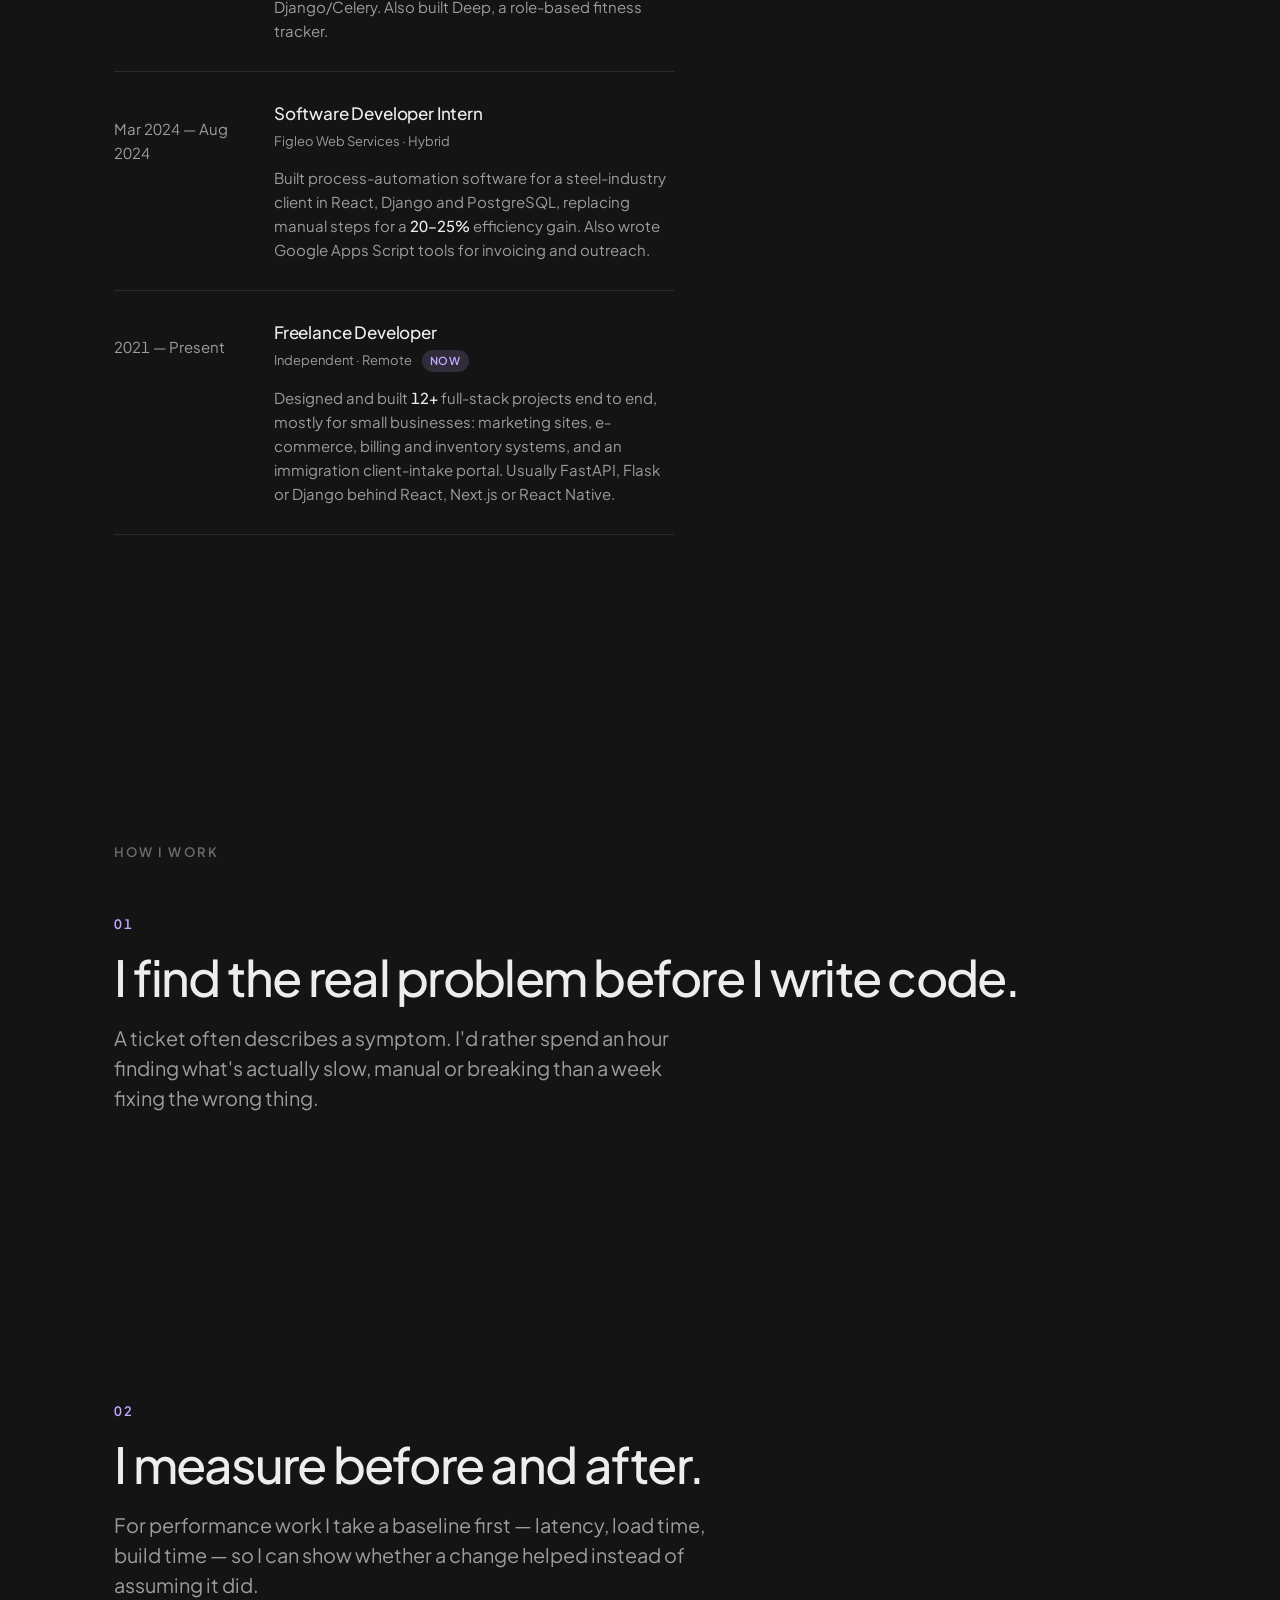
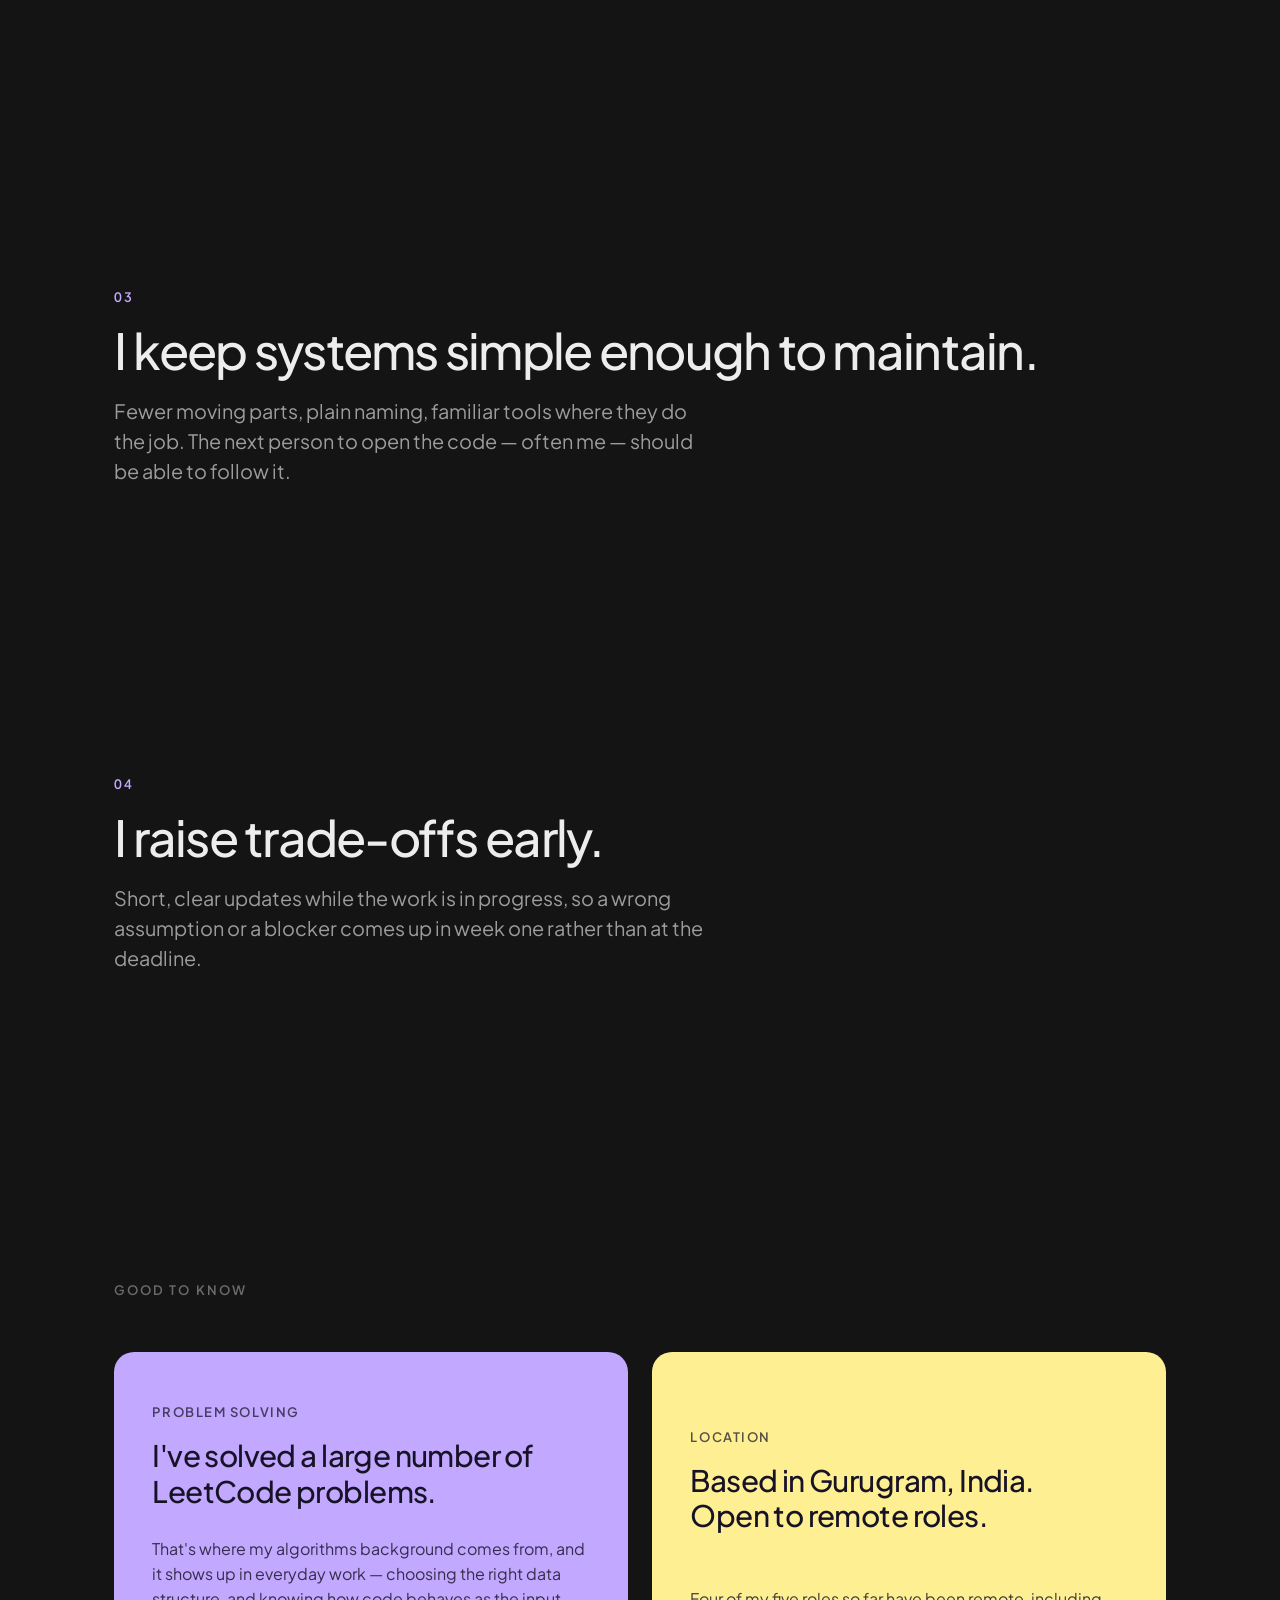
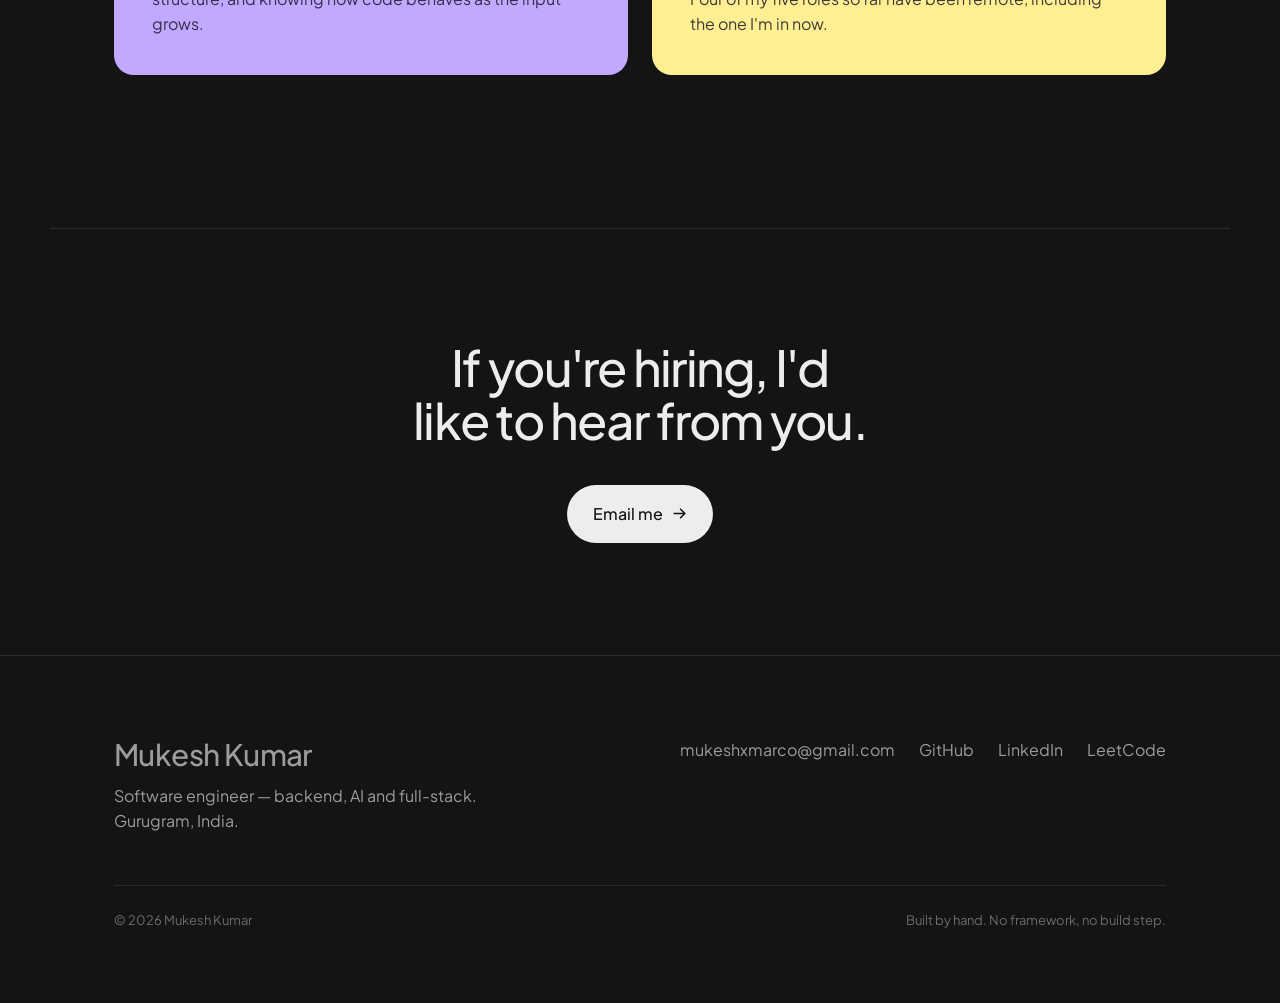
==== commit fc8c99fd: "Reposition as a software engineer and rewrite copy around evidence Positioning moves from "AI & Back" ====
--- a/index.html
+++ b/index.html
@@ -4,15 +4,15 @@
 <head>
     <meta charset="UTF-8">
     <meta name="viewport" content="width=device-width, initial-scale=1.0">
-    <title>Mukesh Kumar — AI &amp; Backend Engineer</title>
+    <title>Mukesh Kumar — Software Engineer</title>
     <meta name="description"
-        content="Mukesh (Marco) — AI &amp; Backend Engineer. Real-time voice AI agents, automation that removes manual work, and backends that stay fast at scale. Remote, working with teams across the US &amp; Europe.">
+        content="Mukesh Kumar (Marco), software engineer in Gurugram, India. Backend, AI and full-stack work: real-time voice AI, large-file data processing, web and mobile products. Shipping production software since 2021.">
     <meta name="author" content="Mukesh Kumar">
 
     <meta property="og:type" content="website">
-    <meta property="og:title" content="Mukesh Kumar — AI &amp; Backend Engineer">
+    <meta property="og:title" content="Mukesh Kumar — Software Engineer">
     <meta property="og:description"
-        content="Real-time voice AI agents, automation that removes manual work, and backends that stay fast at scale. Remote — US &amp; Europe.">
+        content="Software engineer across backend, AI and full-stack. Real-time voice AI, large-file data processing, web and mobile products — shipping since 2021.">
     <meta property="og:url" content="https://mukeshxmarco.github.io/">
     <meta name="theme-color" content="#141414">
 
@@ -795,10 +795,7 @@
             white-space: nowrap;
         }
 
-        .project-tags {
-            display: flex;
-            flex-wrap: wrap;
-            gap: .4rem .75rem;
+        .project .project-context {
             margin-top: clamp(1.5rem, 2.5vw, 2rem);
             font-size: var(--meta);
             font-weight: 600;
@@ -807,14 +804,8 @@
             color: var(--ink-faint);
         }
 
-        .project-tags li + li::before {
-            content: "—";
-            padding-right: .75rem;
-            color: var(--line-strong);
-        }
-
         .project h3 {
-            margin-top: var(--gap-tight);
+            margin-top: .6rem;
             font-size: var(--heading);
             font-weight: 500;
             line-height: 1.25;
@@ -826,6 +817,31 @@
             margin-top: .85rem;
             color: var(--ink-soft);
             max-width: 46ch;
+        }
+
+        /* What I built / Impact / Stack — the card's evidence, set as
+           meta label over soft body so the headline stays the loudest. */
+        .project-facts {
+            display: grid;
+            gap: 1rem;
+            margin-top: 1.5rem;
+            padding-top: 1.25rem;
+            border-top: 1px solid var(--line);
+            max-width: 46ch;
+        }
+
+        .project-facts dt {
+            font-size: var(--meta);
+            font-weight: 600;
+            letter-spacing: .12em;
+            text-transform: uppercase;
+            color: var(--ink-faint);
+        }
+
+        .project-facts dd {
+            margin: .3rem 0 0;
+            font-size: .9375rem;
+            color: var(--ink-soft);
         }
 
         .projects-more {
@@ -1117,9 +1133,9 @@
             </a>
 
             <nav class="nav-links" id="navLinks" aria-label="Primary">
-                <a href="#projects">Projects</a>
-                <a href="#process">Process</a>
-                <a href="#background">Background</a>
+                <a href="#work">Work</a>
+                <a href="#experience">Experience</a>
+                <a href="#approach">How I work</a>
             </nav>
 
             <button class="nav-toggle" id="navToggle" type="button" aria-expanded="false" aria-controls="navLinks">
@@ -1140,11 +1156,11 @@
         <!-- ============================ HERO ============================ -->
         <section class="hero wrap" id="top">
             <canvas class="hero-field" id="heroField" aria-hidden="true"></canvas>
-            <p class="kicker">AI &amp; Backend Engineer <em>·</em> <span>Remote — US &amp; Europe</span></p>
-            <h1 class="display">I build systems that <span class="dim">stay fast under load.</span></h1>
-            <p class="lead">Real-time voice AI agents, automation that removes manual work, and backends
-                that hold up at scale — shipping production software since 2021.</p>
-            <a class="hero-scroll" href="#projects">
+            <p class="kicker">Software Engineer <em>·</em> <span>Backend · AI · Full-Stack</span></p>
+            <h1 class="display">I build software that <span class="dim">solves real problems.</span></h1>
+            <p class="lead">Backend systems, AI and automation, web and mobile apps — in production since
+                2021. Currently a software engineer at Poetistic.</p>
+            <a class="hero-scroll" href="#work">
                 See the work
                 <svg width="12" height="12" viewBox="0 0 12 12" fill="none" aria-hidden="true">
                     <path d="M6 2v8M2.5 6.5 6 10l3.5-3.5" stroke="currentColor" stroke-width="1.5"
@@ -1156,76 +1172,169 @@
         <!-- ============================ MARQUEE ============================ -->
         <div class="marquee" aria-hidden="true">
             <div class="marquee-track">
-                <span>5 years shipping production software</span>
-                <span>Real-time voice AI · sub-second latency</span>
-                <span>AIR 106 LeetCode — top 0.3% of 29,000</span>
-                <span>12+ full-stack projects delivered</span>
-                <span>5 years shipping production software</span>
-                <span>Real-time voice AI · sub-second latency</span>
-                <span>AIR 106 LeetCode — top 0.3% of 29,000</span>
-                <span>12+ full-stack projects delivered</span>
+                <span>Shipping production software since 2021</span>
+                <span>Voice AI response latency ~3s → ~1s</span>
+                <span>5–10GB CSV files processed in the browser</span>
+                <span>Core Web Vitals score ~60 → 90+</span>
+                <span>12+ full-stack projects built end to end</span>
+                <span>Shipping production software since 2021</span>
+                <span>Voice AI response latency ~3s → ~1s</span>
+                <span>5–10GB CSV files processed in the browser</span>
+                <span>Core Web Vitals score ~60 → 90+</span>
+                <span>12+ full-stack projects built end to end</span>
             </div>
         </div>
 
-        <!-- ============================ PROCESS ============================ -->
-        <section class="section wrap" id="process">
-            <h2 class="section-label">How I work</h2>
-
-            <div class="stack" id="stack">
-                <article class="principle">
-                    <span class="principle-num">01</span>
-                    <h3 class="title">I start at the bottleneck, not the ticket.</h3>
-                    <p>Before writing anything I want to know what's actually slow, manual or breaking —
-                        and what "fixed" looks like in a number you can check.</p>
+        <!-- ============================ PROJECTS ============================ -->
+        <section class="section wrap" id="work">
+            <h2 class="section-label">Selected work</h2>
+
+            <div class="projects">
+                <article class="project reveal">
+                    <div class="project-panel" style="--glow: var(--accent)">
+                        <p class="project-mark"><b>3s&nbsp;→&nbsp;~1s</b><small>Response latency</small></p>
+                    </div>
+                    <p class="project-context">HumanAI · 2025</p>
+                    <h3>Real-time voice AI agent</h3>
+                    <p>An AI agent people talk to out loud. For that to work, it has to reply fast enough to
+                        feel like a conversation.</p>
+                    <dl class="project-facts">
+                        <div>
+                            <dt>What I built</dt>
+                            <dd>The agent's backend in Python and FastAPI, with LiveKit carrying the real-time
+                                audio, and the latency work across that path.</dd>
+                        </div>
+                        <div>
+                            <dt>Impact</dt>
+                            <dd>The pause before the agent starts replying went from ~3s to ~1s.</dd>
+                        </div>
+                        <div>
+                            <dt>Stack</dt>
+                            <dd>Python · FastAPI · LiveKit</dd>
+                        </div>
+                    </dl>
                 </article>
 
-                <article class="principle">
-                    <span class="principle-num">02</span>
-                    <h3 class="title">The metric is the deliverable.</h3>
-                    <p>Latency, throughput, hours saved, efficiency gained. If a change can't be measured,
-                        it's decoration, and I'll say so before building it.</p>
+                <article class="project reveal">
+                    <div class="project-panel" style="--glow: var(--accent-2)">
+                        <p class="project-mark"><b>5–10GB</b><small>Per CSV file</small></p>
+                    </div>
+                    <p class="project-context">JustGetLeads · 2025</p>
+                    <h3>Data engine for very large CSVs</h3>
+                    <p>A browser tool for working with CSV files of 5–10GB — far too big to open in a
+                        spreadsheet.</p>
+                    <dl class="project-facts">
+                        <div>
+                            <dt>What I built</dt>
+                            <dd>The processing pipeline: files are read in chunks so they never have to fit in
+                                memory at once, stored as Parquet for fast column reads, and worked through in
+                                the background with Django, Celery and Redis.</dd>
+                        </div>
+                        <div>
+                            <dt>Stack</dt>
+                            <dd>Python · Django · Celery · Redis · Parquet</dd>
+                        </div>
+                    </dl>
                 </article>
 
-                <article class="principle">
-                    <span class="principle-num">03</span>
-                    <h3 class="title">Range is the point.</h3>
-                    <p>Voice AI, data pipelines, factory-floor automation, frontend performance. Different
-                        stacks, same job every time: find the bottleneck, automate the tedious part, ship
-                        something reliable.</p>
+                <article class="project reveal">
+                    <div class="project-panel" style="--glow: var(--accent-2)">
+                        <span class="project-flag">SIH Winner '24</span>
+                        <p class="project-mark"><b>50+</b><small>Locations tracked live</small></p>
+                    </div>
+                    <p class="project-context">Smart India Hackathon · 2024</p>
+                    <h3>Rescue Connect</h3>
+                    <p>A live coordination map for rescue agencies, so they can see every unit at once
+                        during an operation.</p>
+                    <dl class="project-facts">
+                        <div>
+                            <dt>What I built</dt>
+                            <dd>A React and Redux app on Mapbox that tracks units across 50+ locations in real
+                                time, with round-the-clock monitoring.</dd>
+                        </div>
+                        <div>
+                            <dt>Impact</dt>
+                            <dd>Winning entry at Smart India Hackathon 2024.</dd>
+                        </div>
+                        <div>
+                            <dt>Stack</dt>
+                            <dd>React · Redux · Mapbox</dd>
+                        </div>
+                    </dl>
                 </article>
 
-                <article class="principle">
-                    <span class="principle-num">04</span>
-                    <h3 class="title">You'll always know where it stands.</h3>
-                    <p>Remote across US and Europe timezones since 2021. Clear updates, no surprises,
-                        and enough context to course-correct early instead of late.</p>
+                <article class="project reveal">
+                    <div class="project-panel" style="--glow: var(--accent)">
+                        <p class="project-mark"><b class="phrase">Orders · Stock · Farmers</b><small>One shared system</small></p>
+                    </div>
+                    <p class="project-context">Freelance</p>
+                    <h3>Kuldeep Poultry</h3>
+                    <p>Operations software for a poultry company that works with a network of farmers.</p>
+                    <dl class="project-facts">
+                        <div>
+                            <dt>What I built</dt>
+                            <dd>A Django backend and React Native app that replaced phone calls and paper
+                                registers with one place for orders, stock and farmer records.</dd>
+                        </div>
+                        <div>
+                            <dt>Stack</dt>
+                            <dd>Django · React Native</dd>
+                        </div>
+                    </dl>
+                </article>
+
+                <article class="project reveal">
+                    <div class="project-panel" style="--glow: var(--accent)">
+                        <p class="project-mark"><b class="phrase">Paper&nbsp;→&nbsp;App</b><small>Sales process digitised</small></p>
+                    </div>
+                    <p class="project-context">Freelance</p>
+                    <h3>Manita Collection</h3>
+                    <p>A clothing business that ran its sales on paper, moved online end to end.</p>
+                    <dl class="project-facts">
+                        <div>
+                            <dt>What I built</dt>
+                            <dd>The online store and the order management behind it, on a Django backend with
+                                a React Native app.</dd>
+                        </div>
+                        <div>
+                            <dt>Stack</dt>
+                            <dd>Django · React Native</dd>
+                        </div>
+                    </dl>
+                </article>
+
+                <article class="project reveal">
+                    <div class="project-panel" style="--glow: var(--accent-2)">
+                        <p class="project-mark"><b class="phrase">Trainer / Member</b><small>Role-based views</small></p>
+                    </div>
+                    <p class="project-context">JustGetLeads · 2025</p>
+                    <h3>Deep</h3>
+                    <p>A fitness tracking product where trainers and members each get their own view.</p>
+                    <dl class="project-facts">
+                        <div>
+                            <dt>What I built</dt>
+                            <dd>Role-based access, workout planning, and progress tracking with charts.</dd>
+                        </div>
+                        <div>
+                            <dt>Stack</dt>
+                            <dd>React · Firebase</dd>
+                        </div>
+                    </dl>
                 </article>
             </div>
+
+            <a class="projects-more" href="https://github.com/mukeshxmarco" target="_blank" rel="noopener">
+                More on GitHub
+                <svg width="14" height="14" viewBox="0 0 14 14" fill="none" aria-hidden="true">
+                    <path d="M3.5 10.5 10.5 3.5M5 3.5h5.5V9" stroke="currentColor" stroke-width="1.5"
+                        stroke-linecap="round" stroke-linejoin="round" />
+                </svg>
+            </a>
         </section>
 
-        <!-- ============================ WHAT I DO ============================ -->
-        <section class="section wrap">
-            <h2 class="section-label">What I do</h2>
-            <div class="cards">
-                <article class="card reveal">
-                    <p class="card-kicker">AI &amp; Voice Systems</p>
-                    <h3>For teams putting AI into a real product</h3>
-                    <p>Real-time voice agents, model routing, streaming pipelines and the latency work that
-                        makes them feel like a conversation instead of a demo.</p>
-                </article>
-
-                <article class="card is-alt reveal">
-                    <p class="card-kicker">Backends &amp; Automation</p>
-                    <h3>For teams whose systems buckle at scale</h3>
-                    <p>APIs, data engines, internal tools and CI/CD — built to hold throughput, and to remove
-                        the manual step someone is currently doing by hand.</p>
-                </article>
-            </div>
-        </section>
-
-        <!-- ============================ BACKGROUND ============================ -->
-        <section class="section wrap" id="background">
-            <h2 class="section-label">Background</h2>
+        <!-- ============================ EXPERIENCE ============================ -->
+        <section class="section wrap" id="experience">
+            <h2 class="section-label">Experience</h2>
 
             <div class="split">
                 <div class="roles">
@@ -1234,8 +1343,9 @@
                         <div>
                             <h3>Software Engineer</h3>
                             <p class="where">Poetistic · Remote <span class="now">Now</span></p>
-                            <p>Core Web Vitals from <b>60 → 90+</b>, a Nuxt 2 → Nuxt 3 migration, scalable
-                                Laravel APIs, and a multi-language publishing system for poetry.</p>
+                            <p>Poetistic is a poetry publishing platform. I migrated its frontend from Nuxt 2
+                                to Nuxt 3, brought the Core Web Vitals score from <b>~60 to 90+</b>, and build
+                                the Laravel APIs behind it, including multi-language publishing.</p>
                         </div>
                     </article>
 
@@ -1244,9 +1354,9 @@
                         <div>
                             <h3>Software Engineer</h3>
                             <p class="where">HumanAI · Remote</p>
-                            <p>Real-time voice AI backend in Python, FastAPI and LiveKit — latency
-                                <b>3s → ~1s</b>, Next.js SSR landing page, and CI/CD trimmed
-                                <b>~50% (4m → 2m)</b>.</p>
+                            <p>Built the backend for a real-time voice AI agent in Python, FastAPI and LiveKit,
+                                cutting response latency from <b>~3s to ~1s</b>. Also halved CI/CD build time
+                                (<b>~4m → ~2m</b>) and built the server-rendered Next.js landing page.</p>
                         </div>
                     </article>
 
@@ -1255,8 +1365,9 @@
                         <div>
                             <h3>Python Developer Intern</h3>
                             <p class="where">JustGetLeads · Remote</p>
-                            <p>A browser data engine for <b>5–10GB</b> CSVs using chunked processing, Parquet,
-                                Redis and Django/Celery. Also shipped "Deep", a role-based fitness tracker.</p>
+                            <p>Built a browser-based data engine for <b>5–10GB</b> CSV files using chunked
+                                processing, Parquet, Redis and Django/Celery. Also built Deep, a role-based
+                                fitness tracker.</p>
                         </div>
                     </article>
 
@@ -1265,9 +1376,9 @@
                         <div>
                             <h3>Software Developer Intern</h3>
                             <p class="where">Figleo Web Services · Hybrid</p>
-                            <p>Steel-industry process automation in React, Django and PostgreSQL for a
-                                <b>20–25%</b> efficiency gain, plus Apps Script micro-tools for invoicing
-                                and outreach.</p>
+                            <p>Built process-automation software for a steel-industry client in React, Django
+                                and PostgreSQL, replacing manual steps for a <b>20–25%</b> efficiency gain. Also
+                                wrote Google Apps Script tools for invoicing and outreach.</p>
                         </div>
                     </article>
 
@@ -1276,14 +1387,15 @@
                         <div>
                             <h3>Freelance Developer</h3>
                             <p class="where">Independent · Remote <span class="now">Now</span></p>
-                            <p><b>12+</b> full-stack projects end to end across FastAPI, Flask, Next.js and
-                                React — business sites, billing and inventory systems, and an immigration
-                                client-intake portal.</p>
+                            <p>Designed and built <b>12+</b> full-stack projects end to end, mostly for small
+                                businesses: marketing sites, e-commerce, billing and inventory systems, and an
+                                immigration client-intake portal. Usually FastAPI, Flask or Django behind React,
+                                Next.js or React Native.</p>
                         </div>
                     </article>
                 </div>
 
-                <aside class="toolkit">
+                <aside class="toolkit" aria-label="Skills">
                     <div class="tool-group">
                         <h3>Languages</h3>
                         <ul class="chips">
@@ -1308,9 +1420,9 @@
                     <div class="tool-group">
                         <h3>Frontend</h3>
                         <ul class="chips">
+                            <li>React</li>
                             <li>Next.js</li>
-                            <li>React</li>
-                            <li>Nuxt 3</li>
+                            <li>Nuxt</li>
                             <li>Vue</li>
                             <li>React Native</li>
                         </ul>
@@ -1321,115 +1433,74 @@
                             <li>PostgreSQL</li>
                             <li>Redis</li>
                             <li>Parquet</li>
-                            <li>LiveKit</li>
                             <li>Docker</li>
                             <li>CI/CD</li>
+                            <li>LiveKit</li>
                         </ul>
                     </div>
                 </aside>
             </div>
         </section>
 
-        <!-- ============================ PROJECTS ============================ -->
-        <section class="section wrap" id="projects">
-            <h2 class="section-label">Projects</h2>
-
-            <div class="projects">
-                <article class="project reveal">
-                    <div class="project-panel" style="--glow: var(--accent)">
-                        <span class="project-flag">SIH Winner '24</span>
-                        <p class="project-mark"><b>50+</b><small>Locations tracked live</small></p>
-                    </div>
-                    <ul class="project-tags">
-                        <li>React</li>
-                        <li>Redux</li>
-                        <li>MapBox</li>
-                    </ul>
-                    <h3>Rescue Connect — coordination for rescue agencies, in real time.</h3>
-                    <p>Live map tracking across 50+ locations with round-the-clock monitoring, built for
-                        agencies that need to see every unit at once.</p>
+        <!-- ============================ PROCESS ============================ -->
+        <section class="section wrap" id="approach">
+            <h2 class="section-label">How I work</h2>
+
+            <div class="stack" id="stack">
+                <article class="principle">
+                    <span class="principle-num">01</span>
+                    <h3 class="title">I find the real problem before I write code.</h3>
+                    <p>A ticket often describes a symptom. I'd rather spend an hour finding what's actually
+                        slow, manual or breaking than a week fixing the wrong thing.</p>
                 </article>
 
-                <article class="project reveal">
-                    <div class="project-panel" style="--glow: var(--accent-2)">
-                        <p class="project-mark"><b>+15%</b><small>Business growth</small></p>
-                    </div>
-                    <ul class="project-tags">
-                        <li>Django</li>
-                        <li>React Native</li>
-                    </ul>
-                    <h3>Kuldeep Poultry — an operations app linking the company to its farmers.</h3>
-                    <p>Replaced phone-and-register coordination with one shared system for orders, stock
-                        and farmer records.</p>
+                <article class="principle">
+                    <span class="principle-num">02</span>
+                    <h3 class="title">I measure before and after.</h3>
+                    <p>For performance work I take a baseline first — latency, load time, build time — so
+                        I can show whether a change helped instead of assuming it did.</p>
                 </article>
 
-                <article class="project reveal">
-                    <div class="project-panel" style="--glow: var(--accent-2)">
-                        <p class="project-mark"><b class="phrase">Paper&nbsp;→&nbsp;App</b><small>Sales process digitised</small></p>
-                    </div>
-                    <ul class="project-tags">
-                        <li>Django</li>
-                        <li>React Native</li>
-                    </ul>
-                    <h3>Manita Collection — a clothing business taken off paper entirely.</h3>
-                    <p>E-commerce and order management replacing a sales process that had been run by
-                        hand, end to end.</p>
+                <article class="principle">
+                    <span class="principle-num">03</span>
+                    <h3 class="title">I keep systems simple enough to maintain.</h3>
+                    <p>Fewer moving parts, plain naming, familiar tools where they do the job. The next
+                        person to open the code — often me — should be able to follow it.</p>
                 </article>
 
-                <article class="project reveal">
-                    <div class="project-panel" style="--glow: var(--accent)">
-                        <p class="project-mark"><b class="phrase">Role-based</b><small>Tracking &amp; data-viz</small></p>
-                    </div>
-                    <ul class="project-tags">
-                        <li>React</li>
-                        <li>Firebase</li>
-                    </ul>
-                    <h3>"Deep" — a fitness SaaS where each role sees its own view.</h3>
-                    <p>Workout planning and progress tracking with data visualisation, scoped per role
-                        so trainers and members get different surfaces.</p>
-                </article>
-
-                <article class="project reveal">
-                    <div class="project-panel" style="--glow: var(--accent)">
-                        <p class="project-mark"><b class="phrase">Real-time</b><small>Haar Cascade detection</small></p>
-                    </div>
-                    <ul class="project-tags">
-                        <li>Flask</li>
-                        <li>OpenCV</li>
-                    </ul>
-                    <h3>Face recognition attendance — detection and records in one pass.</h3>
-                    <p>Live student face detection with Haar Cascade, wired straight into attendance
-                        record management.</p>
-                </article>
-
-                <article class="project reveal">
-                    <div class="project-panel" style="--glow: var(--accent-2)">
-                        <p class="project-mark"><b class="phrase">Component-led</b><small>Brand site + integrations</small></p>
-                    </div>
-                    <ul class="project-tags">
-                        <li>Next.js</li>
-                        <li>Node</li>
-                    </ul>
-                    <h3>Saundrya Earth — a branded marketing site built to be extended.</h3>
-                    <p>Reusable components and third-party API integrations, so the site grows without
-                        a rebuild each time.</p>
+                <article class="principle">
+                    <span class="principle-num">04</span>
+                    <h3 class="title">I raise trade-offs early.</h3>
+                    <p>Short, clear updates while the work is in progress, so a wrong assumption or a
+                        blocker comes up in week one rather than at the deadline.</p>
                 </article>
             </div>
-
-            <a class="projects-more" href="https://github.com/mukeshxmarco" target="_blank" rel="noopener">
-                14+ more on GitHub
-                <svg width="14" height="14" viewBox="0 0 14 14" fill="none" aria-hidden="true">
-                    <path d="M3.5 10.5 10.5 3.5M5 3.5h5.5V9" stroke="currentColor" stroke-width="1.5"
-                        stroke-linecap="round" stroke-linejoin="round" />
-                </svg>
-            </a>
+        </section>
+
+        <!-- ============================ GOOD TO KNOW ============================ -->
+        <section class="section wrap">
+            <h2 class="section-label">Good to know</h2>
+            <div class="cards">
+                <article class="card reveal">
+                    <p class="card-kicker">Problem solving</p>
+                    <h3>I've solved a large number of LeetCode problems.</h3>
+                    <p>That's where my algorithms background comes from, and it shows up in everyday work —
+                        choosing the right data structure, and knowing how code behaves as the input grows.</p>
+                </article>
+
+                <article class="card is-alt reveal">
+                    <p class="card-kicker">Location</p>
+                    <h3>Based in Gurugram, India. Open to remote roles.</h3>
+                    <p>Four of my five roles so far have been remote, including the one I'm in now.</p>
+                </article>
+            </div>
         </section>
 
         <!-- ============================ FINAL CTA ============================ -->
         <section class="final wrap" id="contact">
-            <h2 class="title">Got something slow, manual, or worth automating?</h2>
+            <h2 class="title">If you're hiring, I'd like to hear from you.</h2>
             <a class="cta" href="mailto:mukeshxmarco@gmail.com">
-                Start a conversation
+                Email me
                 <svg width="15" height="15" viewBox="0 0 14 14" fill="none" aria-hidden="true">
                     <path d="M2 7h10M8 3l4 4-4 4" stroke="currentColor" stroke-width="1.5" stroke-linecap="round"
                         stroke-linejoin="round" />
@@ -1444,8 +1515,7 @@
             <div class="footer-grid">
                 <div class="footer-brand">
                     <p class="heading">Mukesh Kumar</p>
-                    <p>AI and backend engineering for teams shipping real products. Gurugram, India —
-                        working remotely across the US and Europe.</p>
+                    <p>Software engineer — backend, AI and full-stack. Gurugram, India.</p>
                 </div>
                 <nav class="footer-links" aria-label="Elsewhere">
                     <a href="mailto:mukeshxmarco@gmail.com">mukeshxmarco@gmail.com</a>
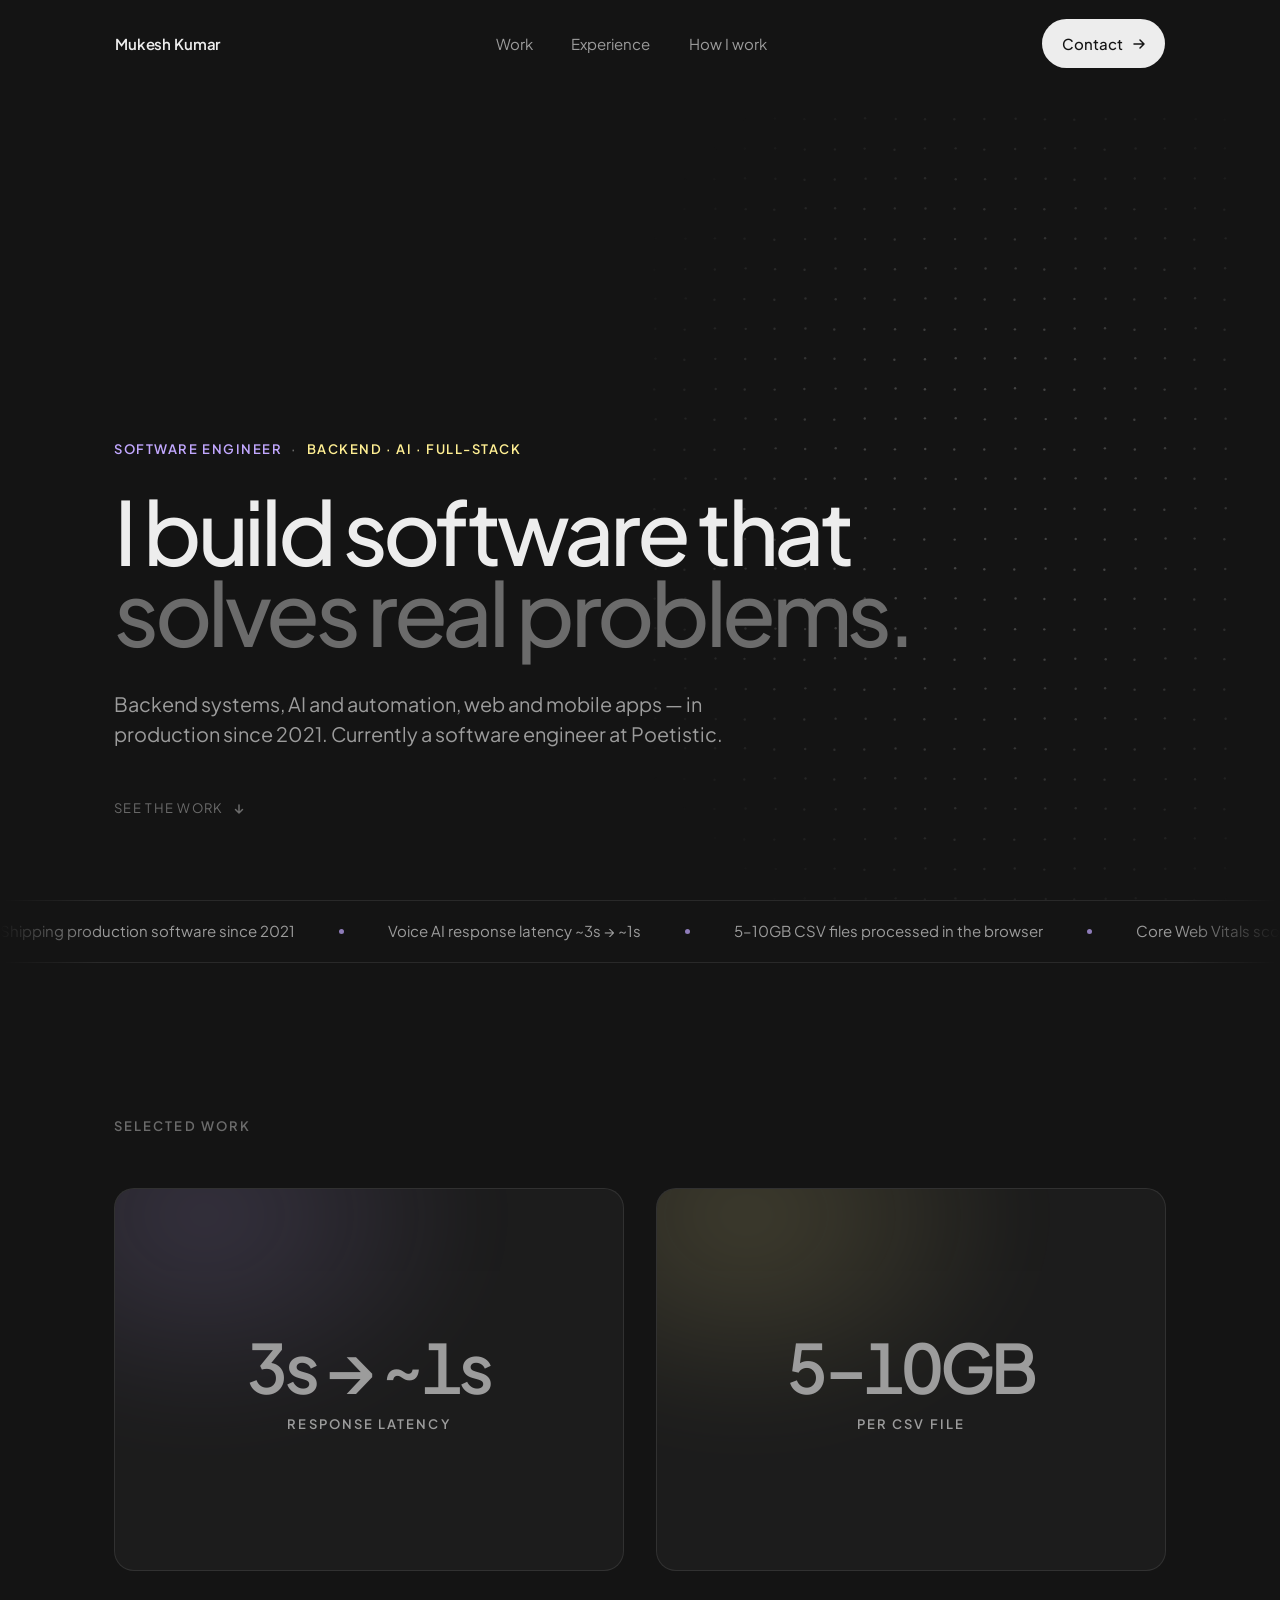
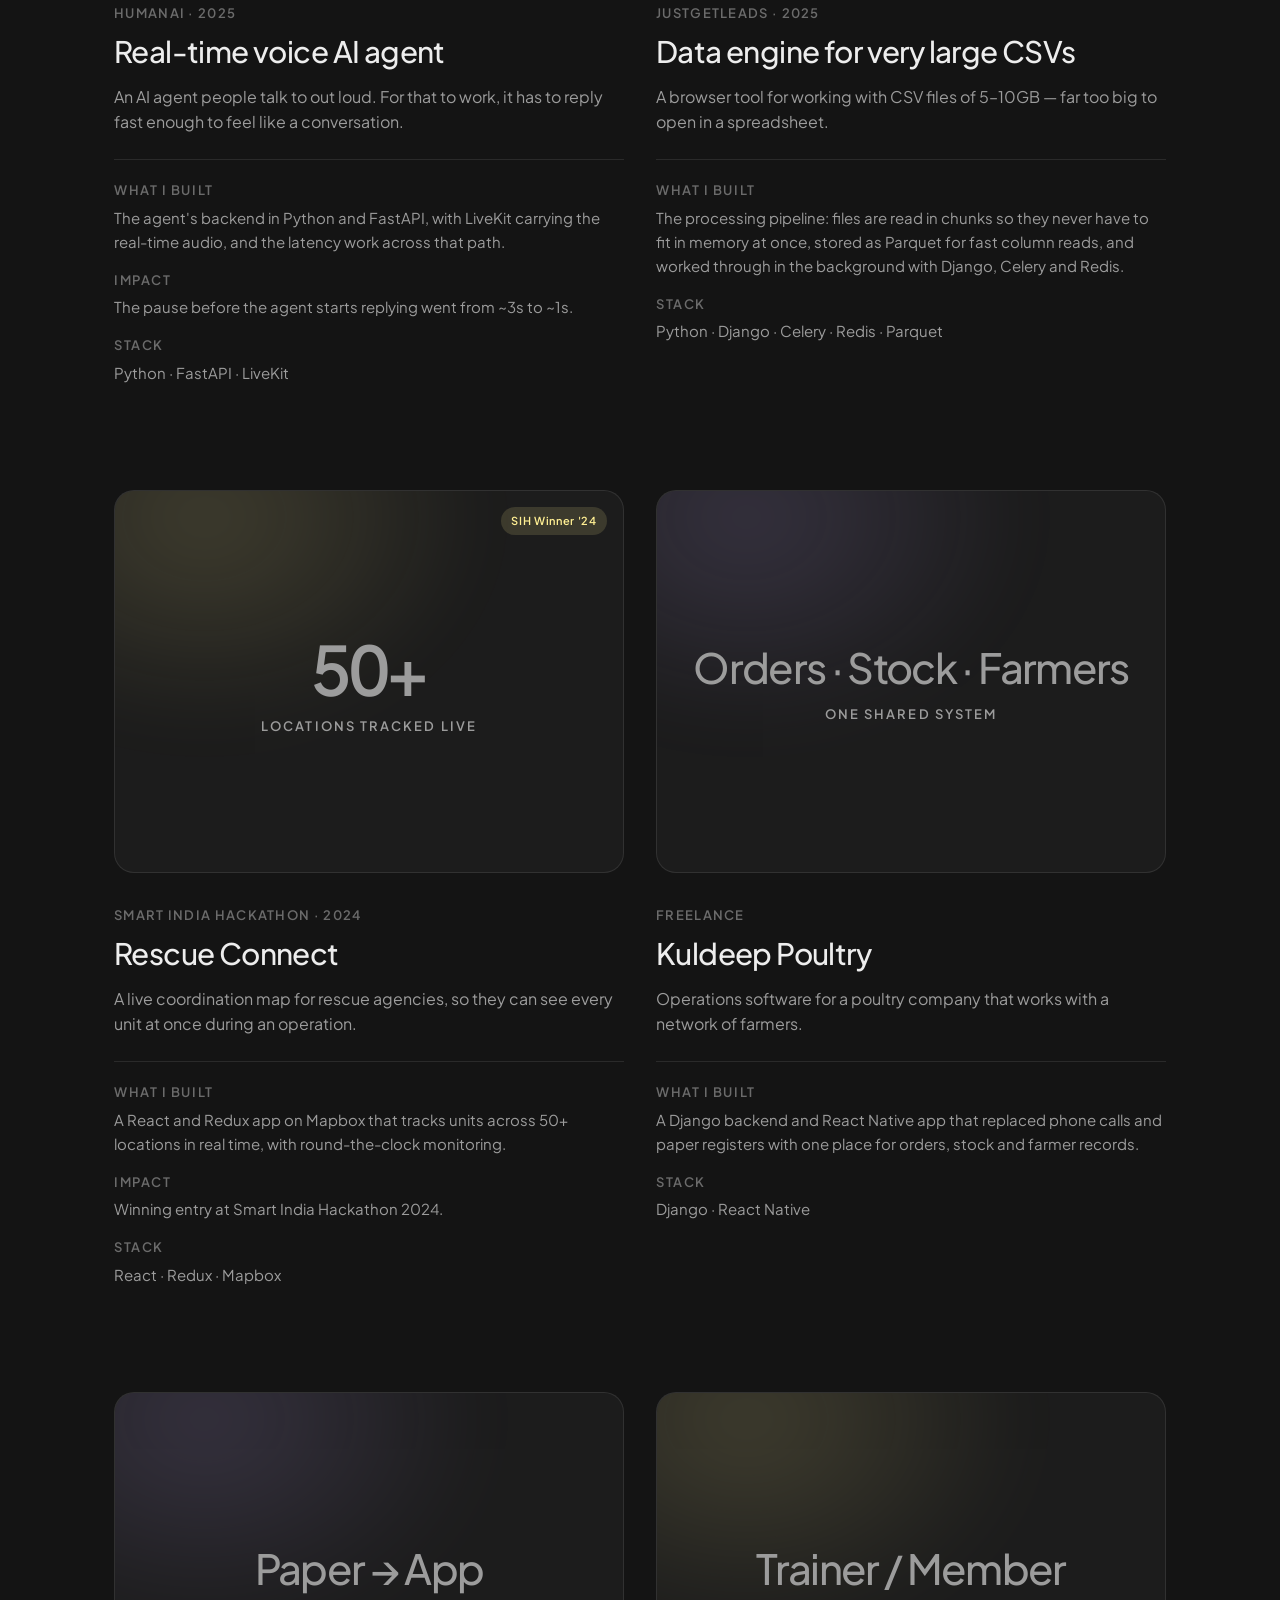
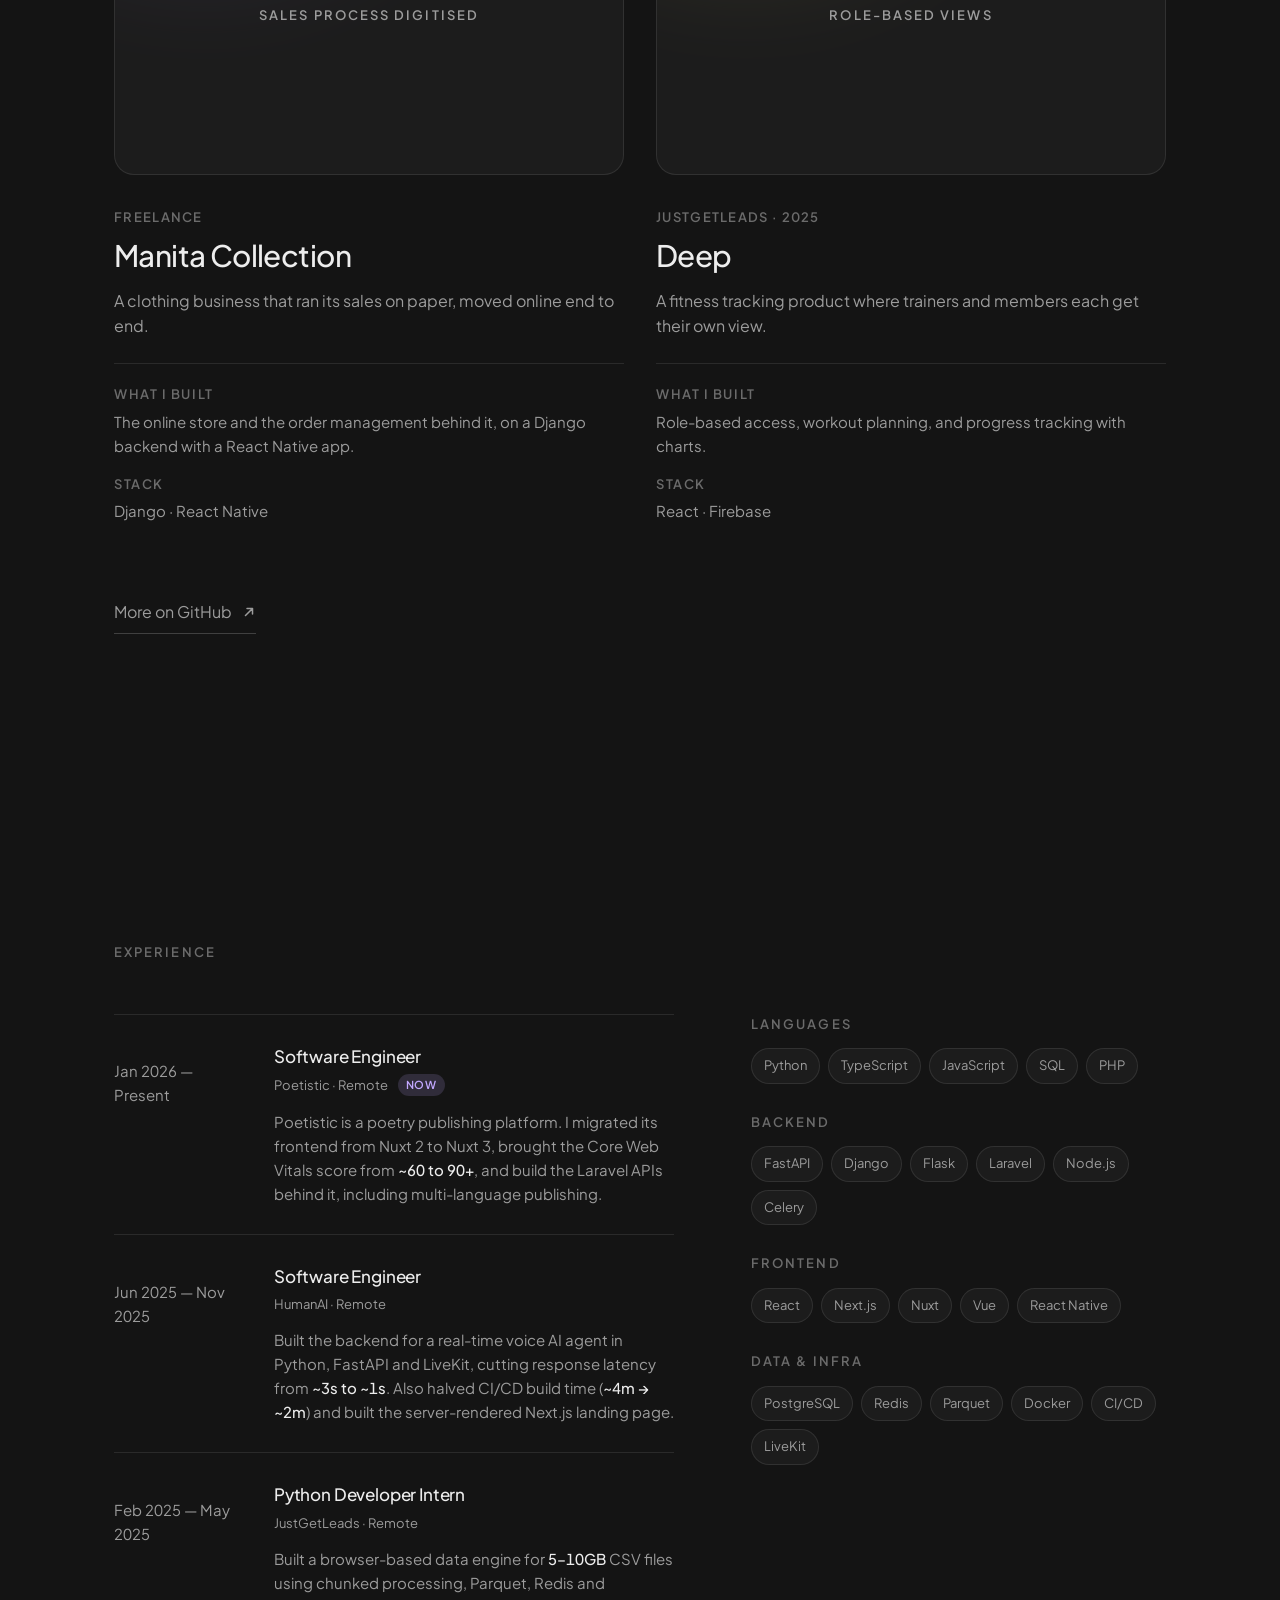
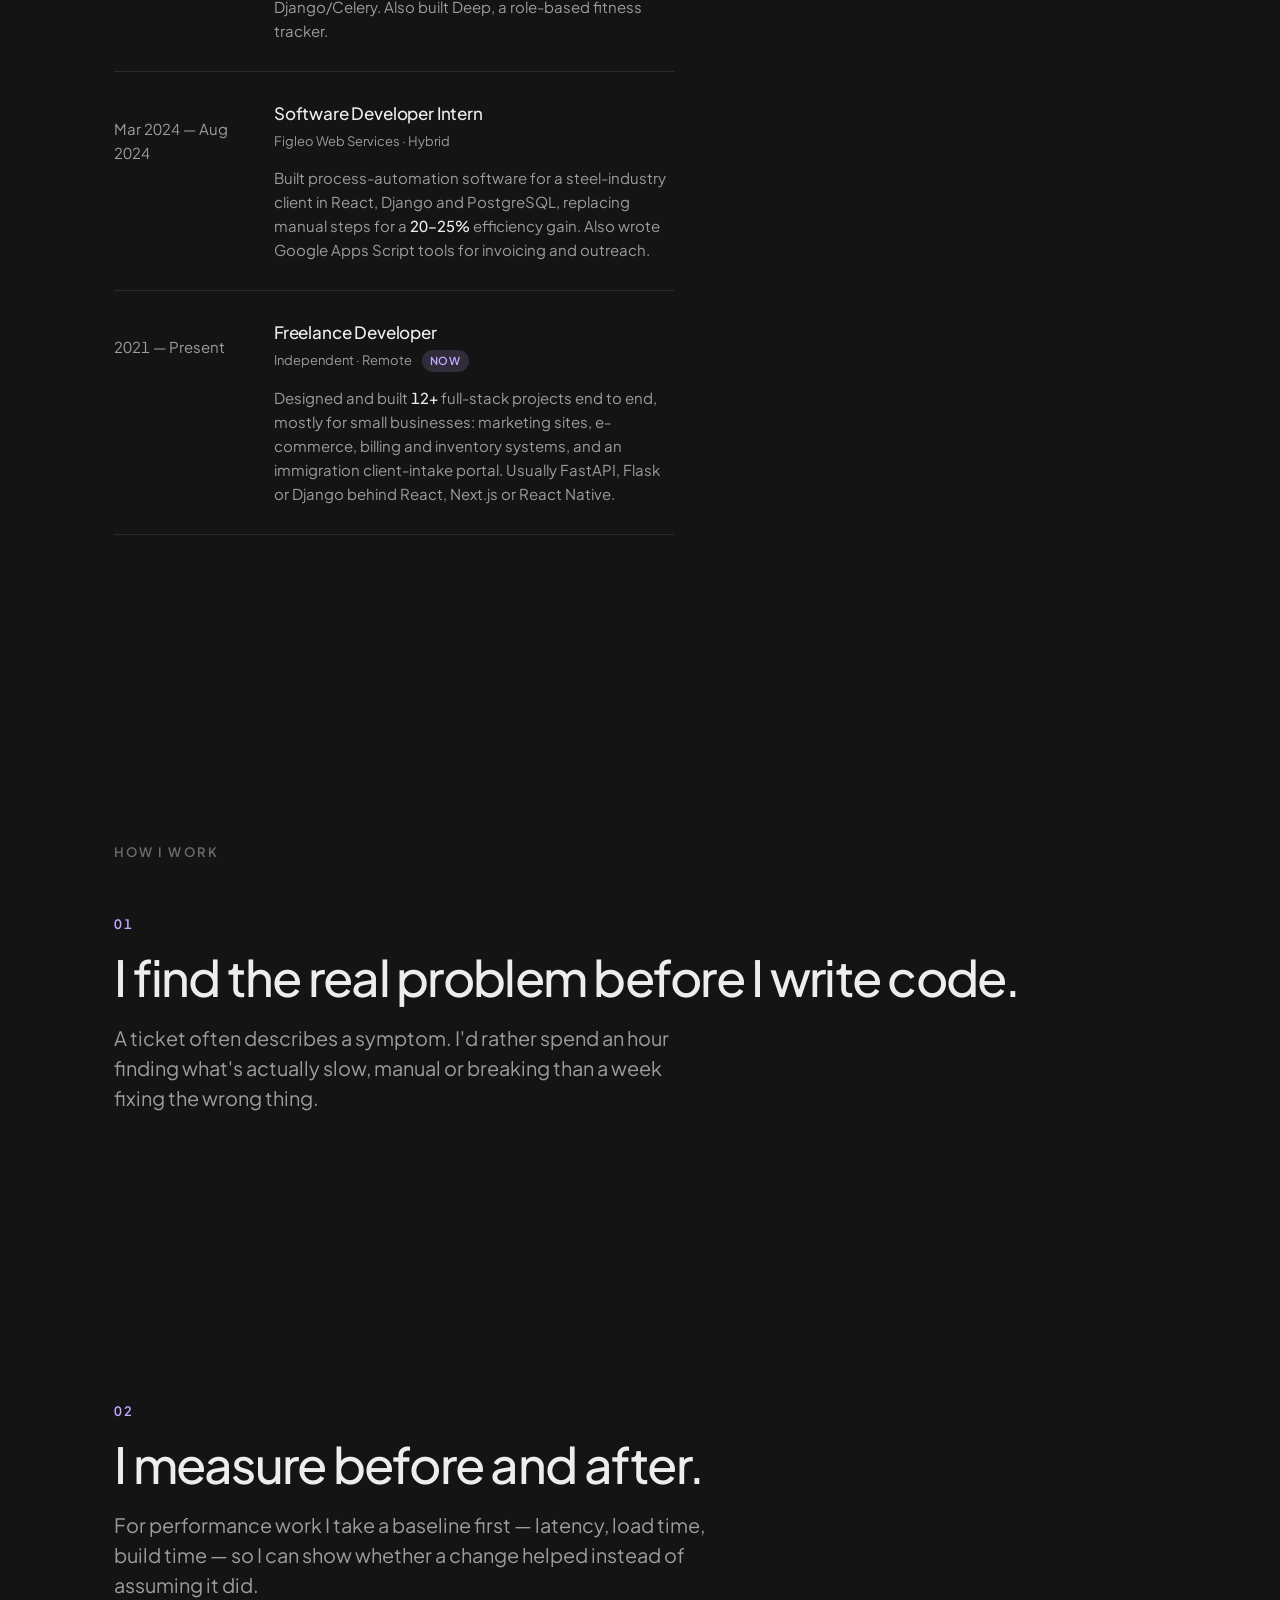
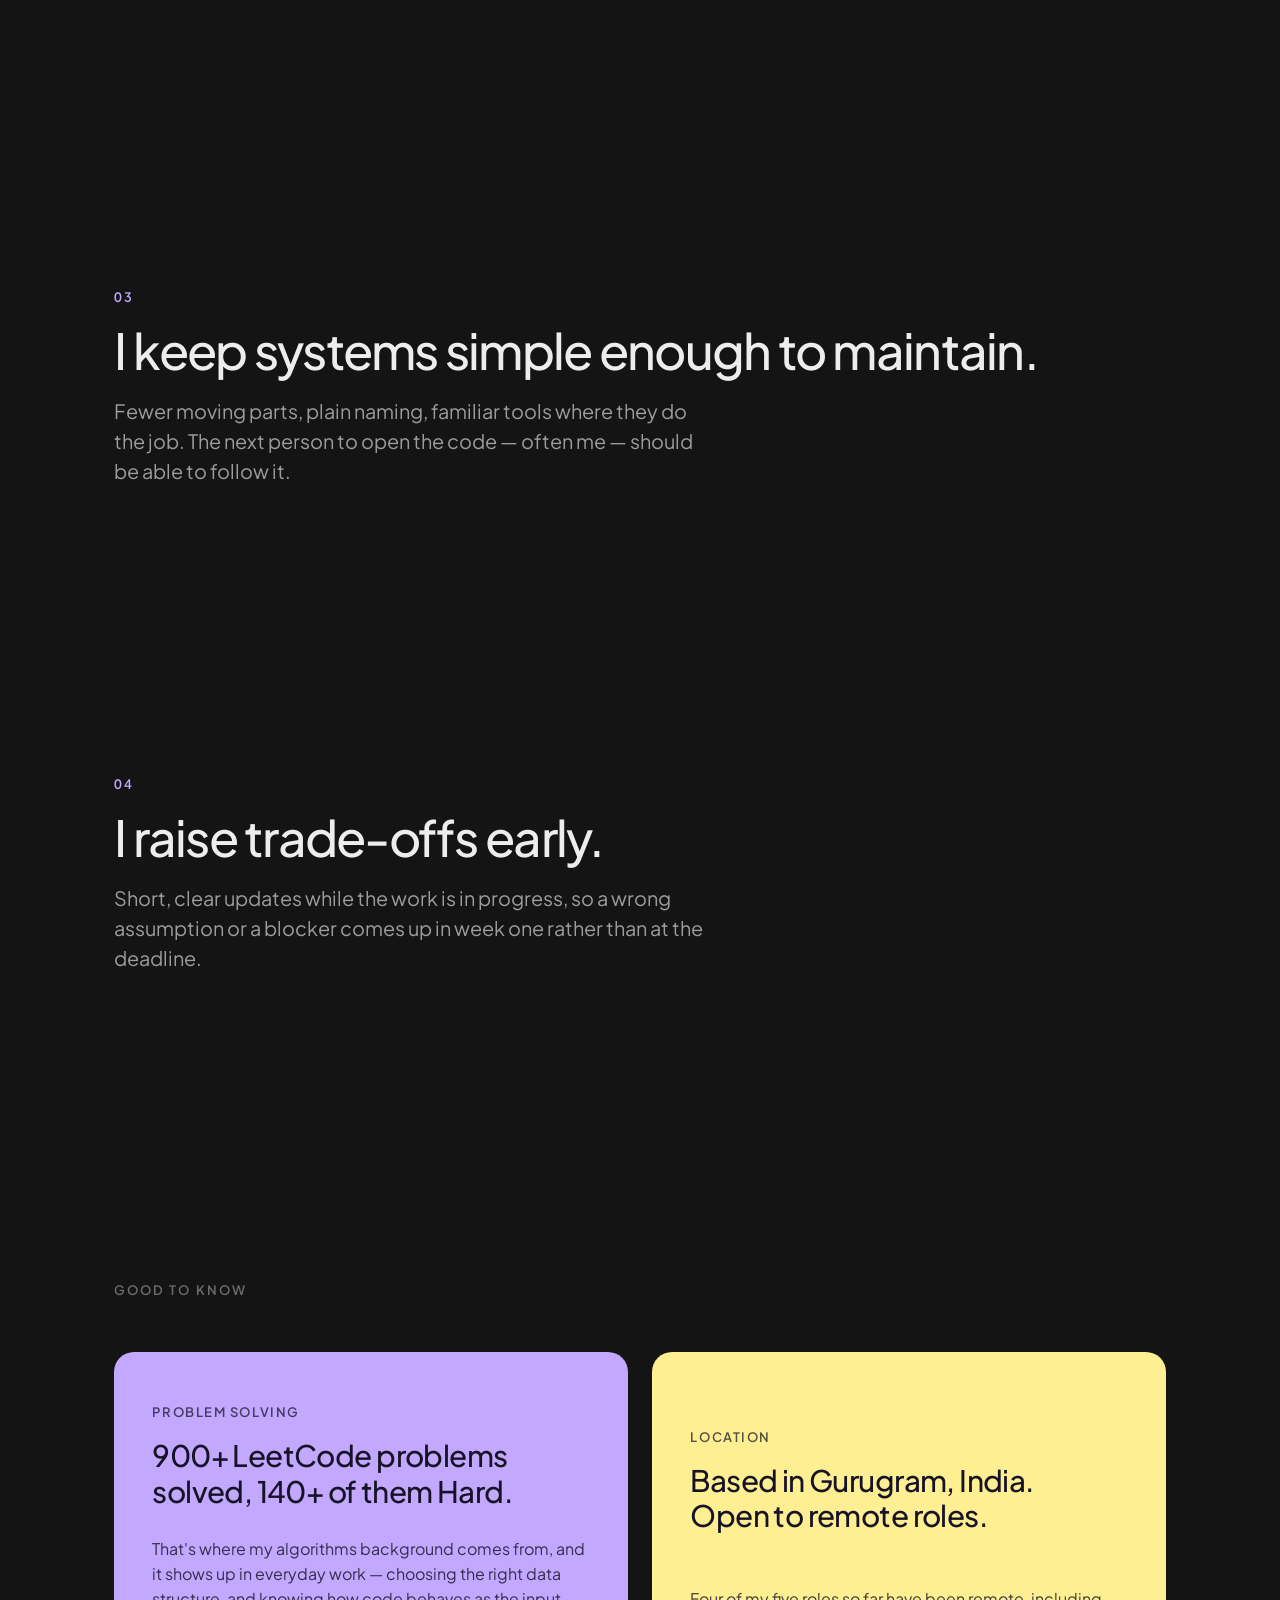
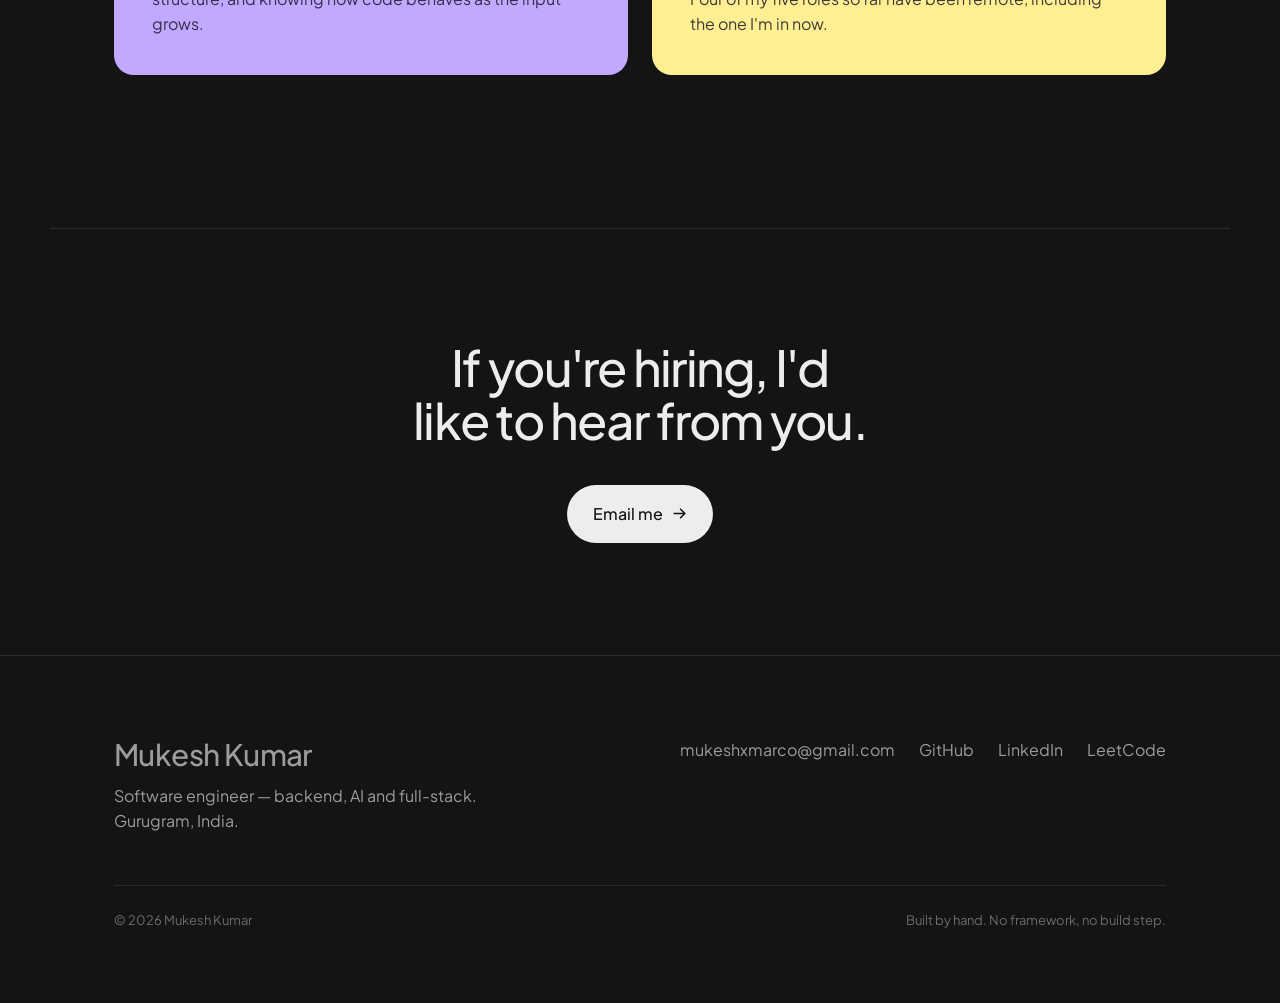
==== commit 556a41b6: "Use the verified LeetCode count in Good to know LeetCode's public API confirms the profile link and " ====
--- a/index.html
+++ b/index.html
@@ -1483,7 +1483,7 @@
             <div class="cards">
                 <article class="card reveal">
                     <p class="card-kicker">Problem solving</p>
-                    <h3>I've solved a large number of LeetCode problems.</h3>
+                    <h3>900+ LeetCode problems solved, 140+ of them Hard.</h3>
                     <p>That's where my algorithms background comes from, and it shows up in everyday work —
                         choosing the right data structure, and knowing how code behaves as the input grows.</p>
                 </article>
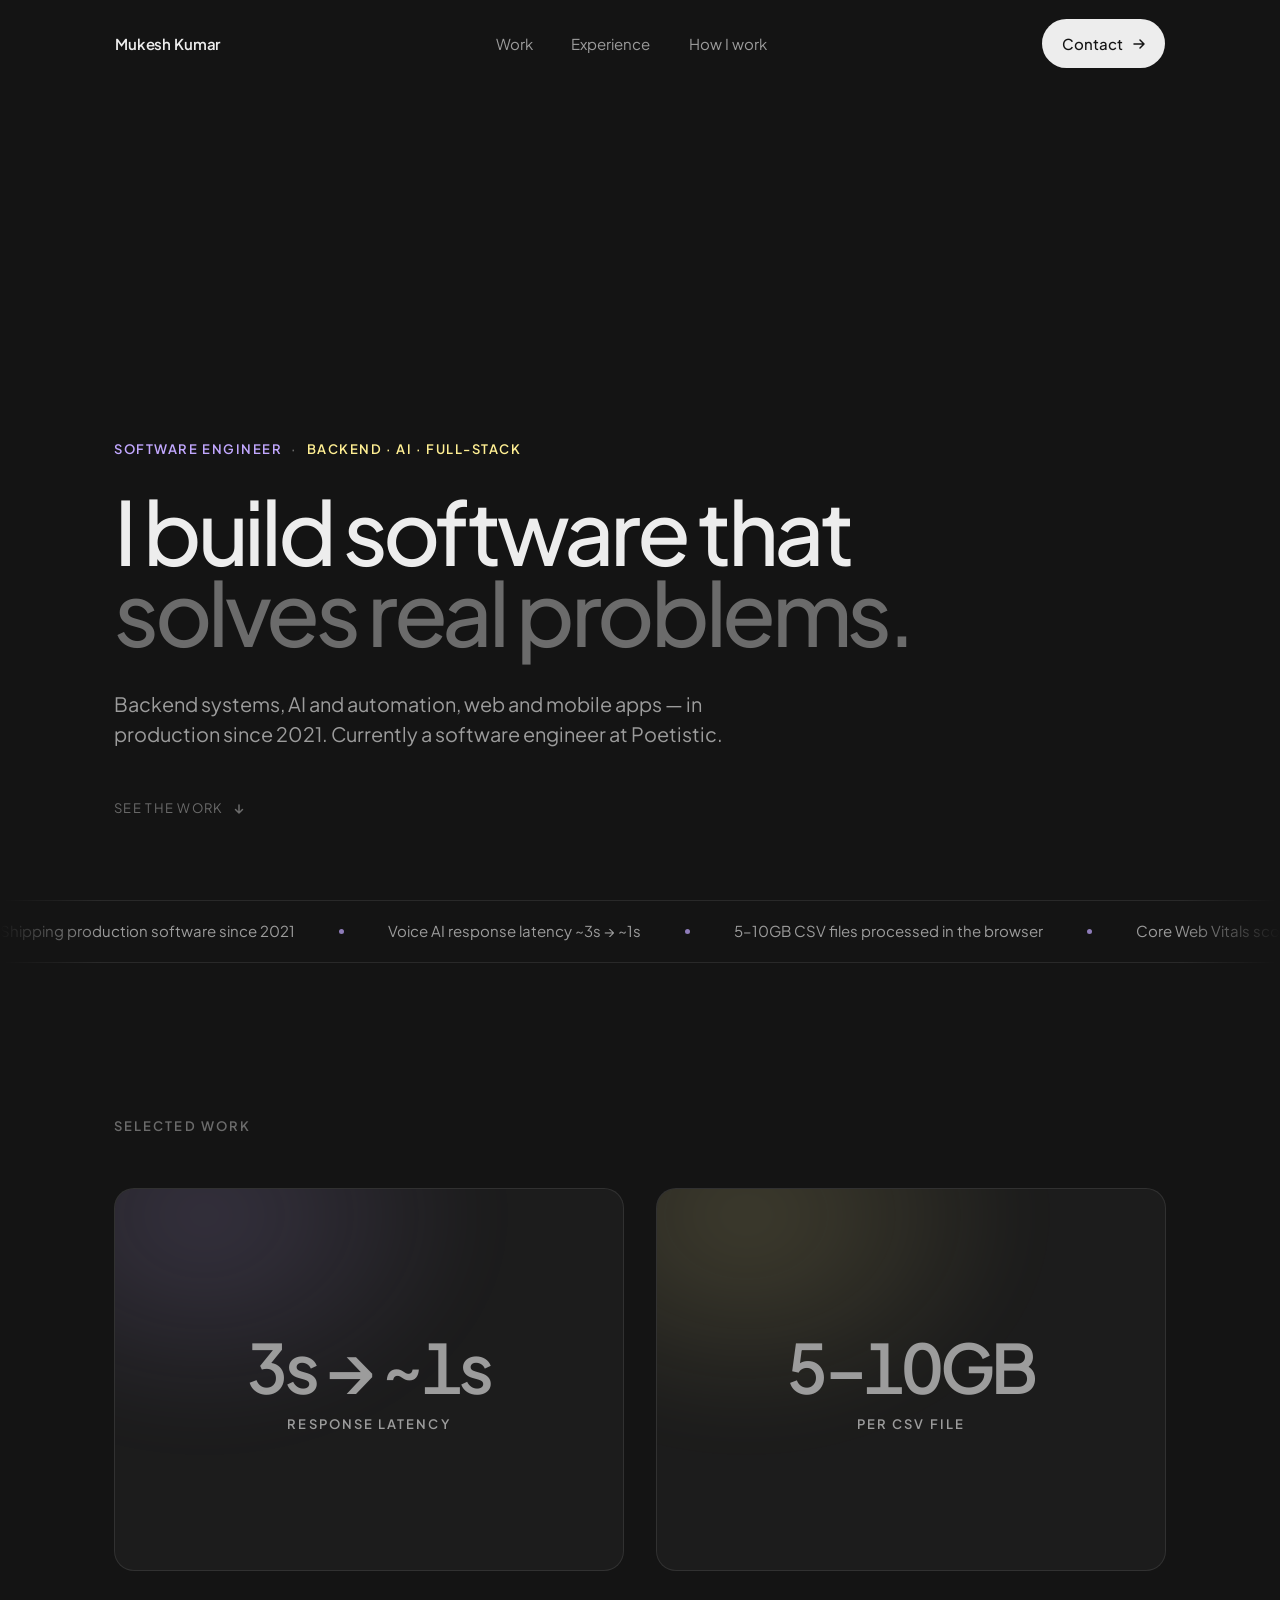
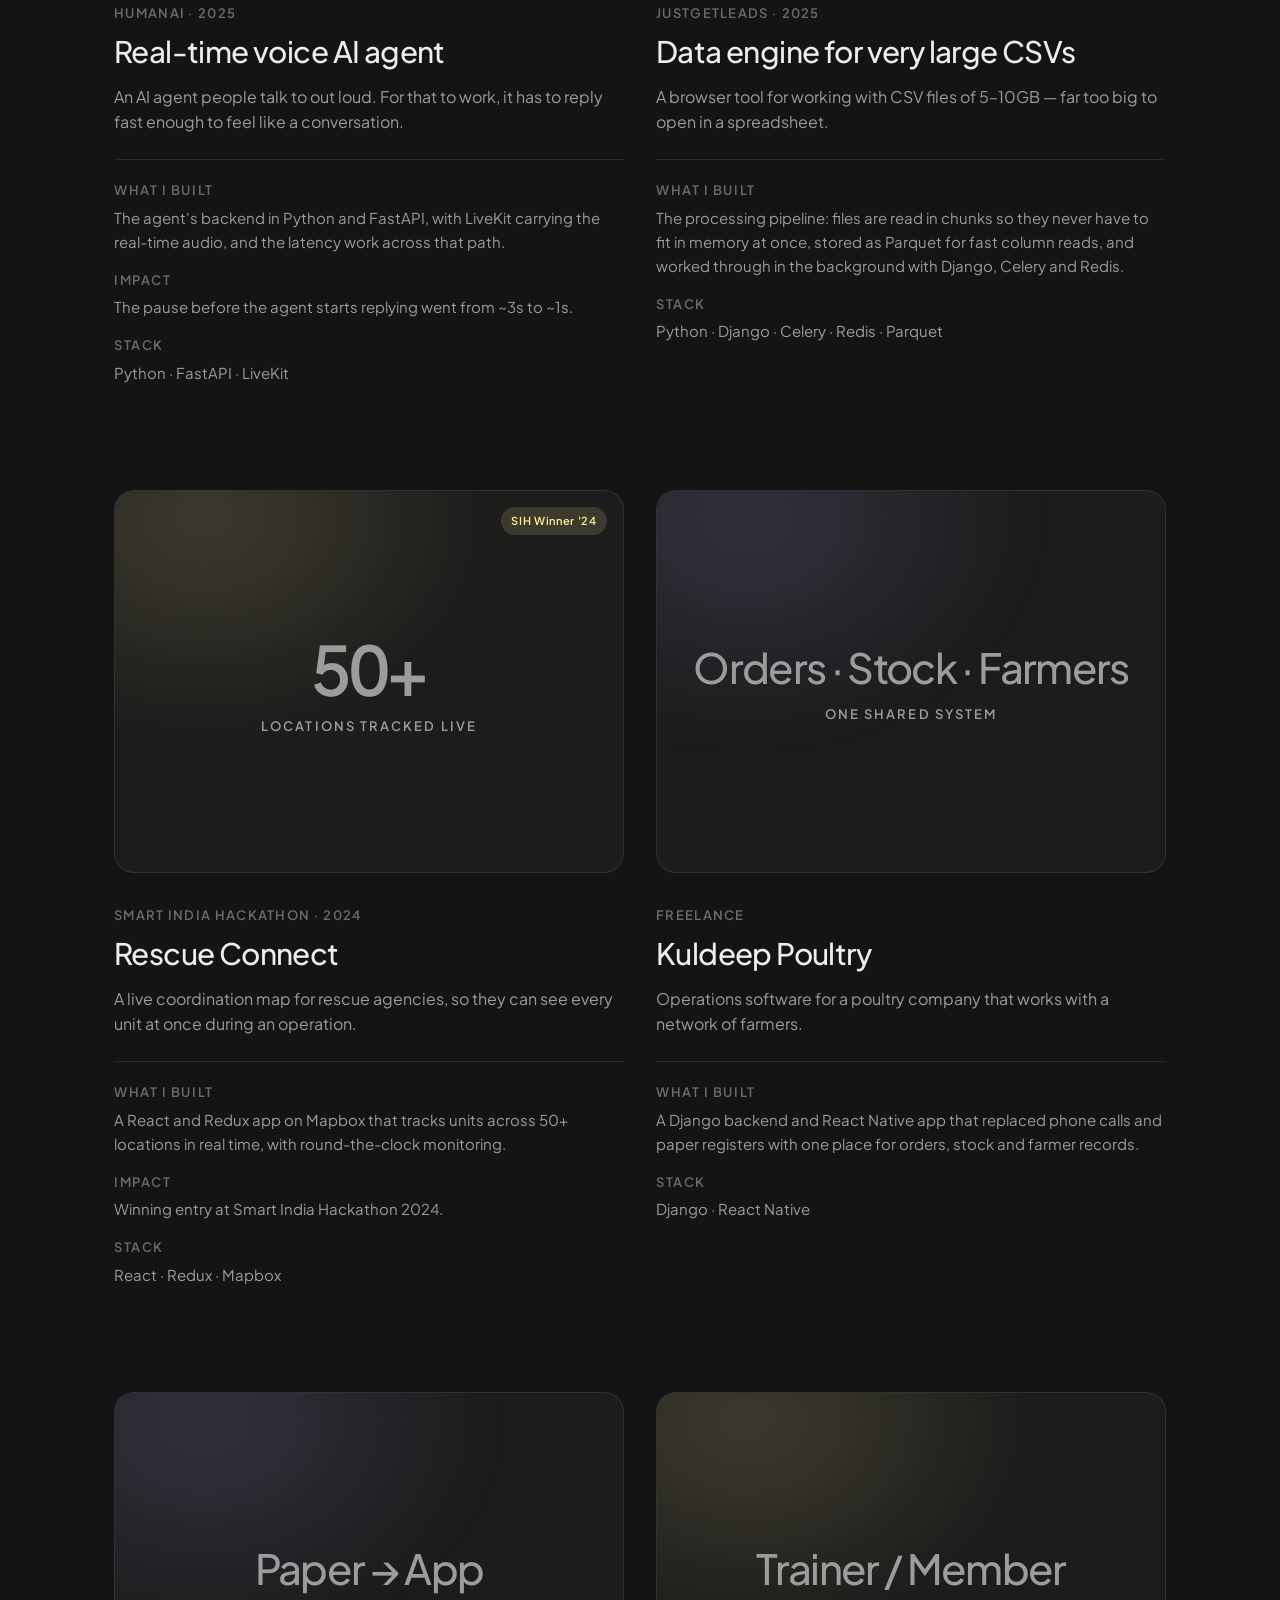
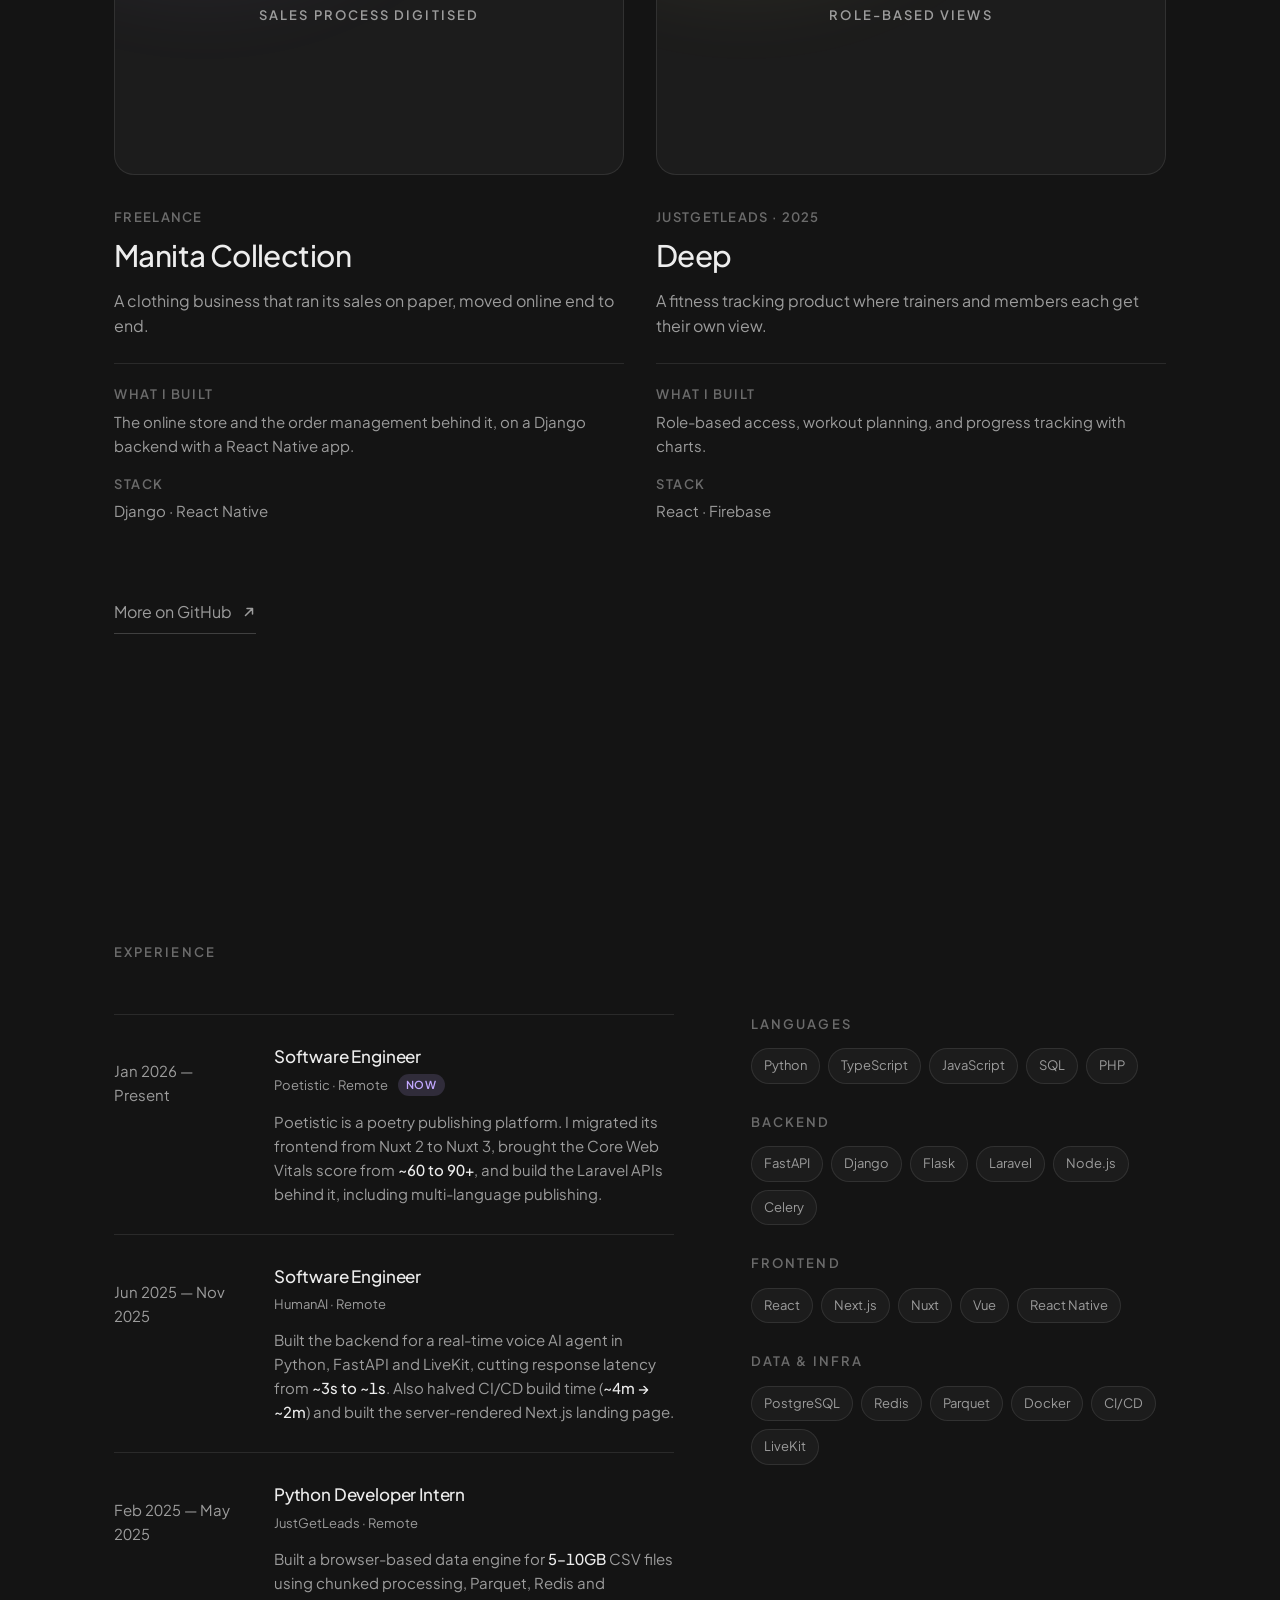
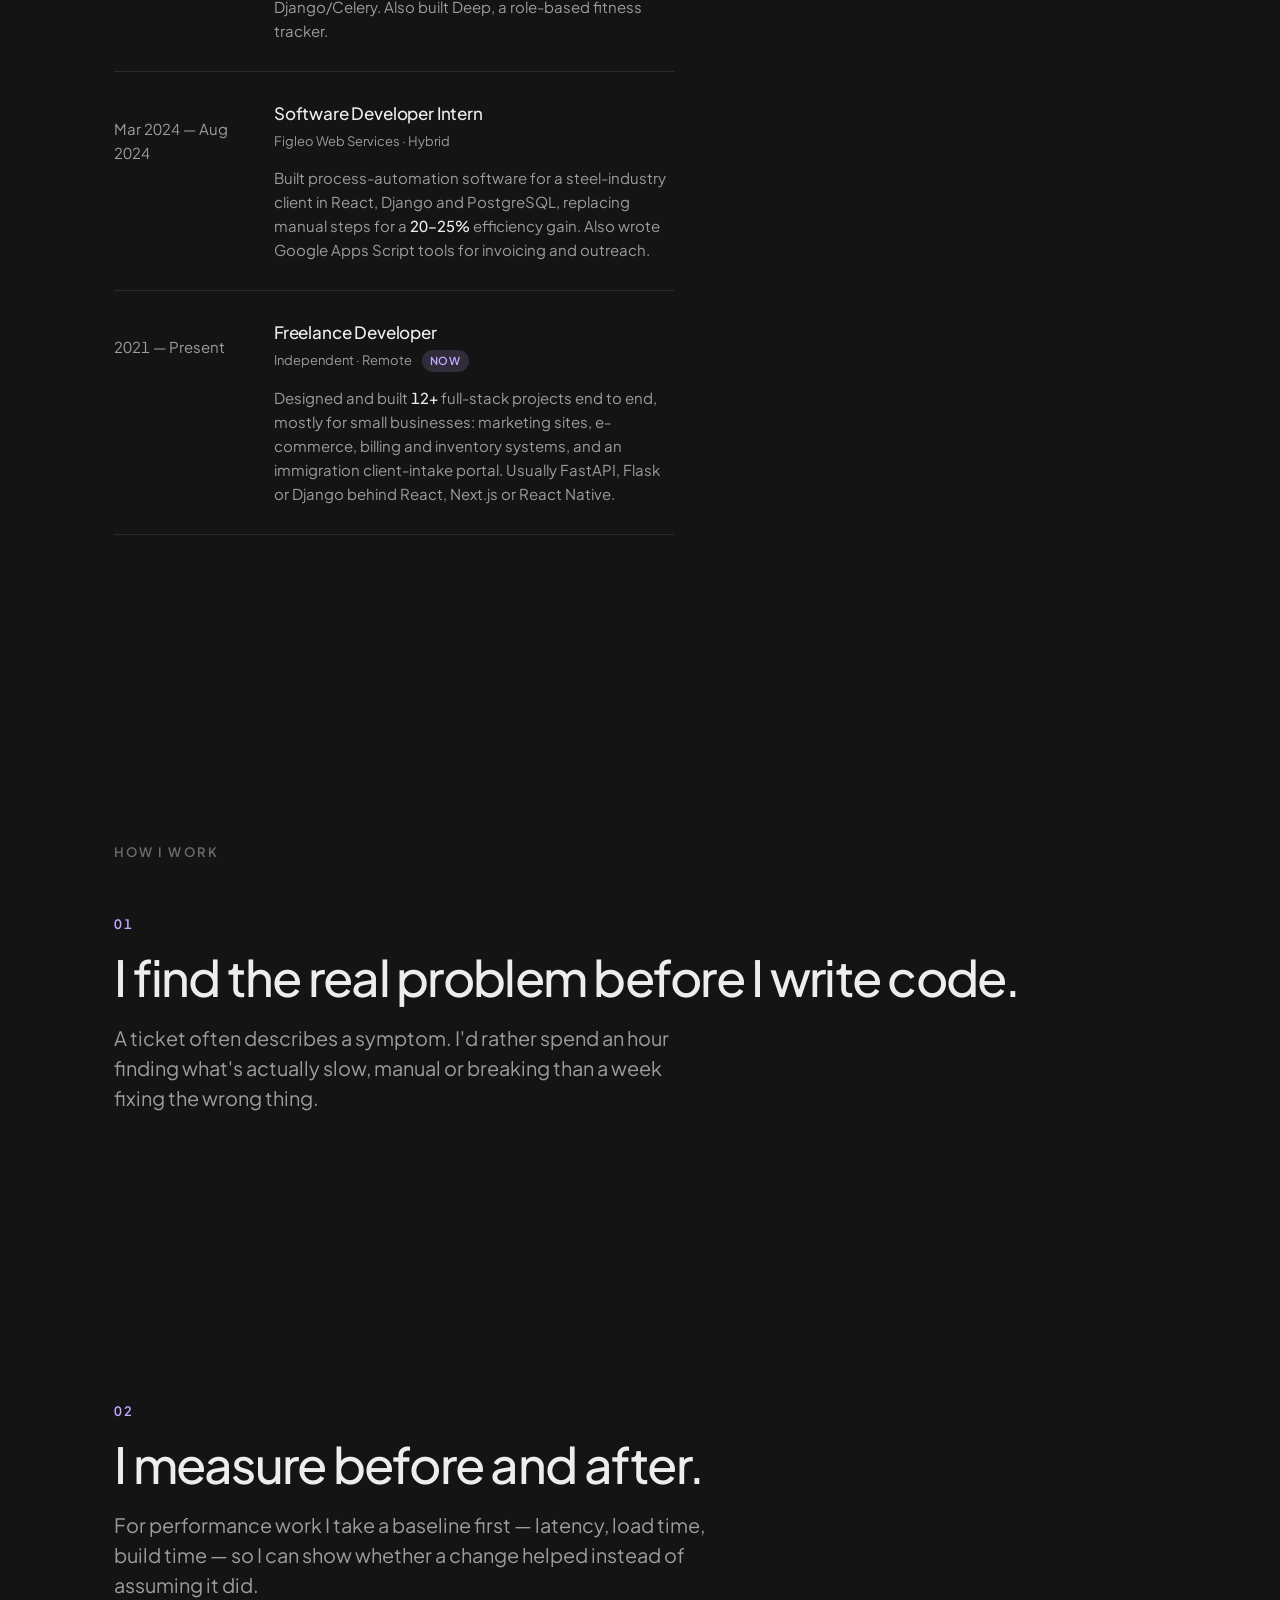
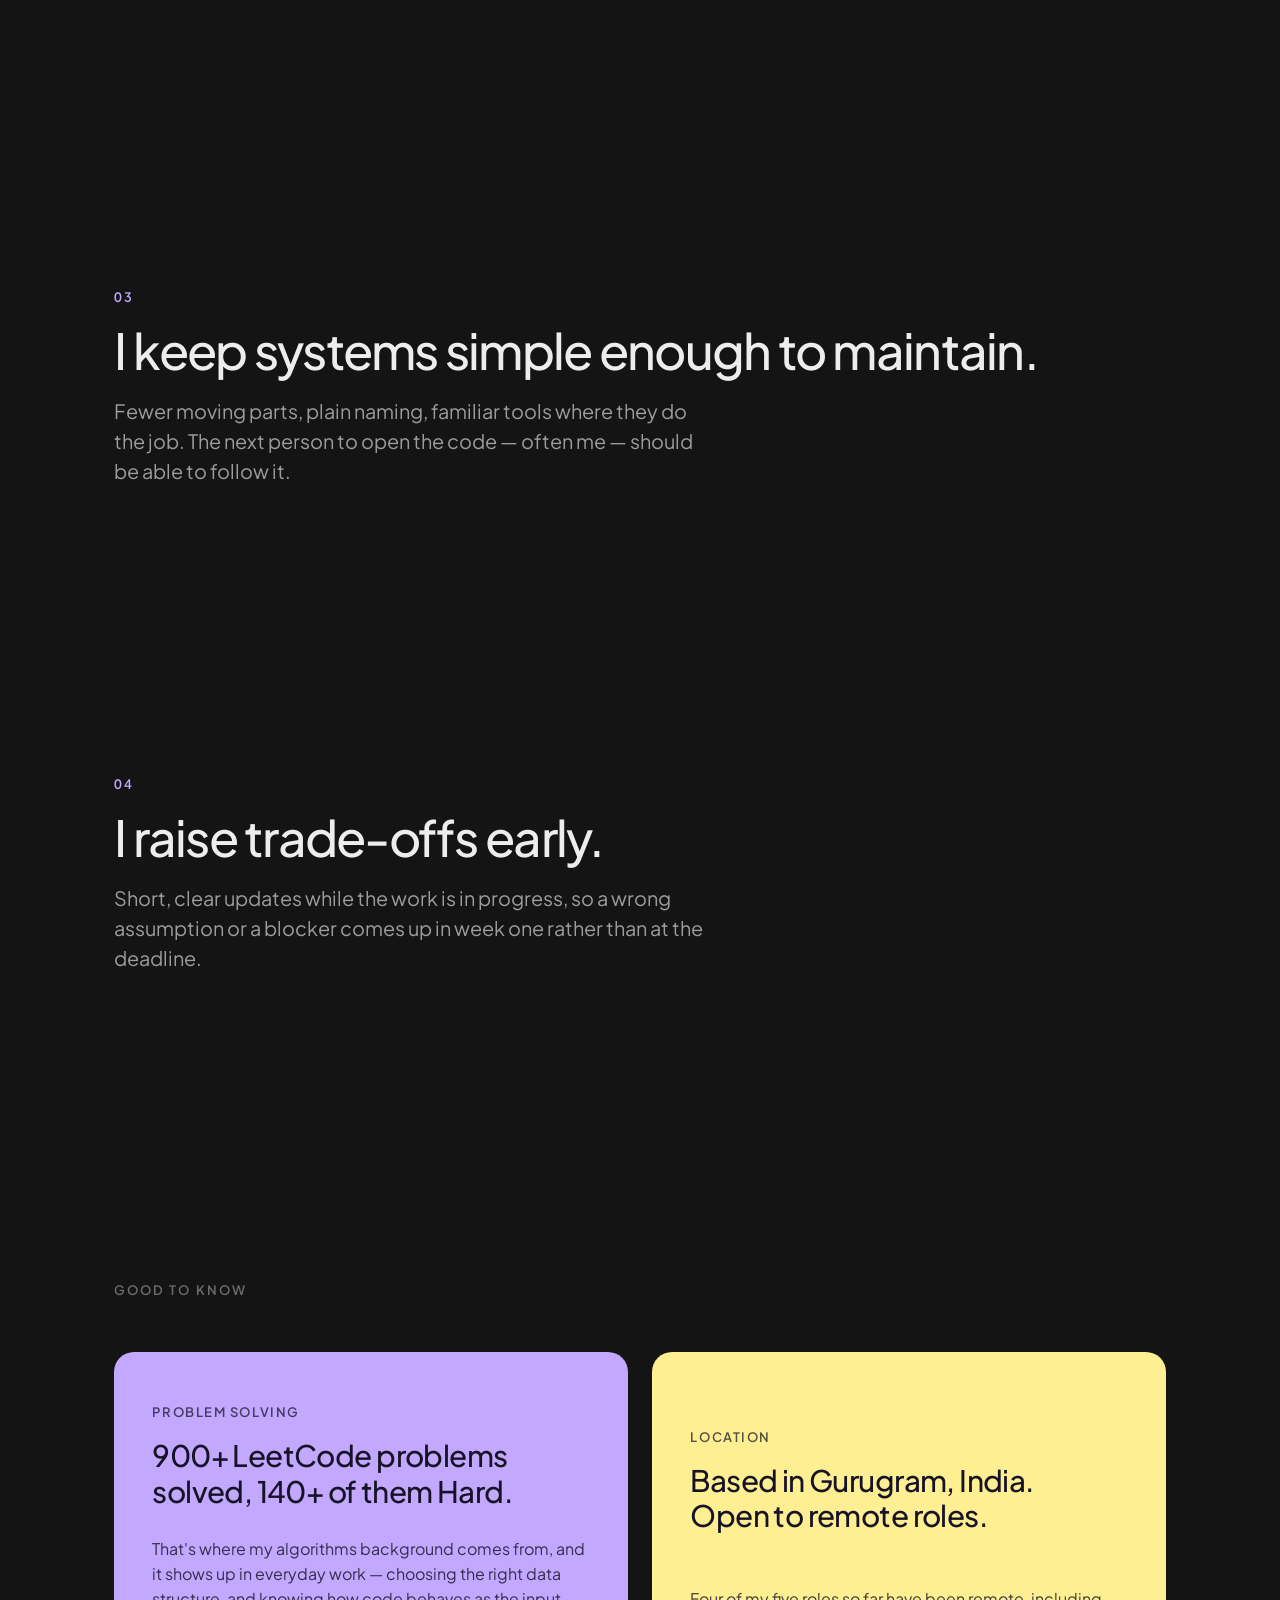
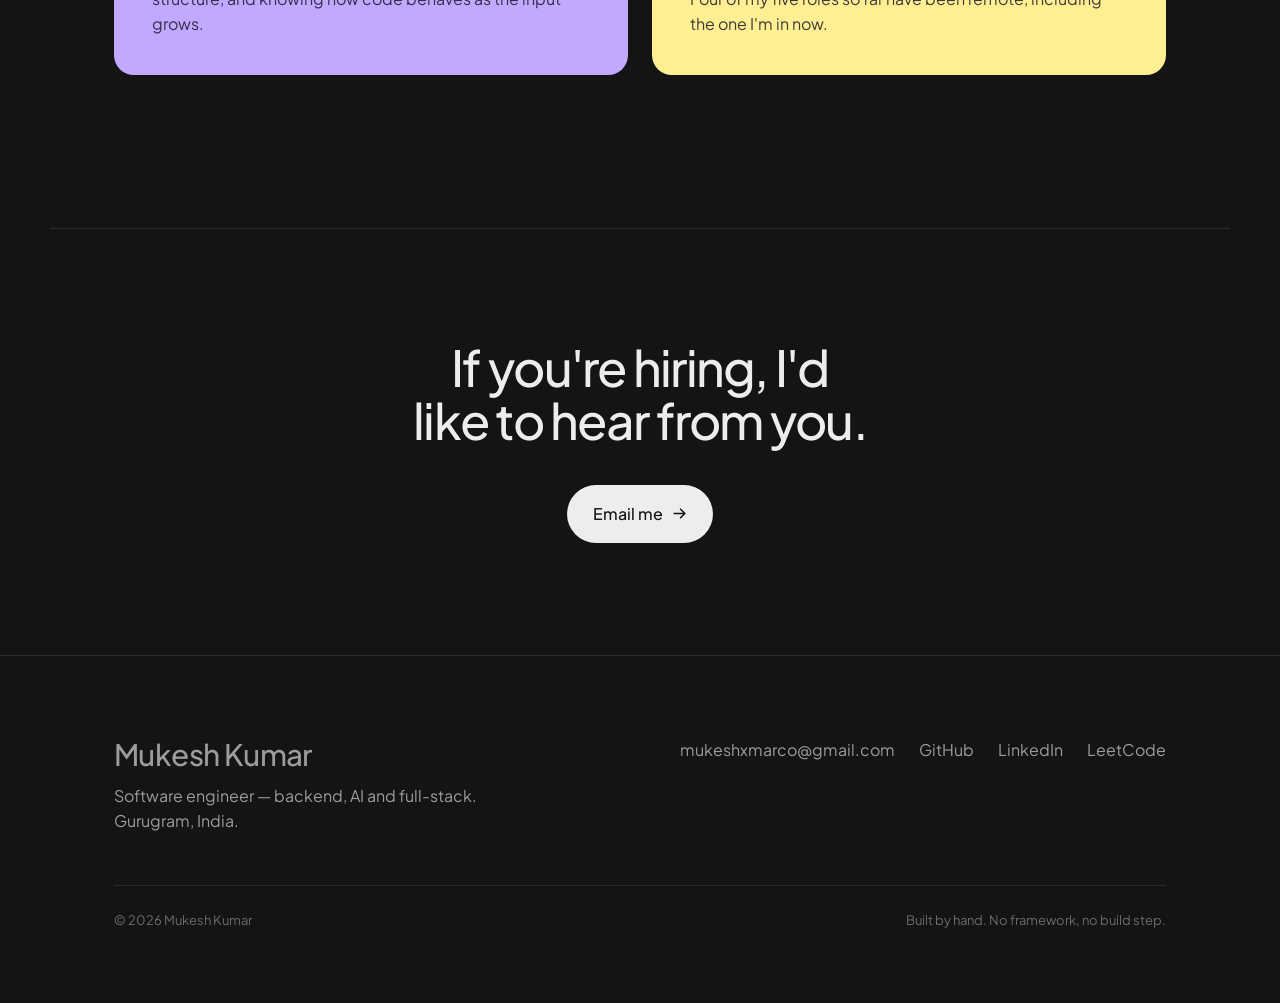
==== commit 569a0171: "Remove the cursor-reactive dot field from the hero The canvas, its styles and its script are gone. A" ====
--- a/index.html
+++ b/index.html
@@ -382,47 +382,6 @@
             padding-block: 8rem clamp(3.5rem, 9vh, 7rem);
         }
 
-        .hero > :not(.hero-field) {
-            position: relative;
-            z-index: 1;
-        }
-
-        /* Cursor-reactive dot field filling the hero's empty right half.
-           Desktop only; painted by JS on a canvas, masked so it dissolves
-           into the canvas toward the copy and the fold. */
-        .hero-field {
-            display: none;
-            position: absolute;
-            top: 6.5rem;
-            right: 0;
-            bottom: 0;
-            width: 50%;
-            height: calc(100% - 6.5rem);
-            pointer-events: none;
-            -webkit-mask-image: radial-gradient(70% 62% at 60% 50%, #000 30%, transparent 100%);
-            mask-image: radial-gradient(70% 62% at 60% 50%, #000 30%, transparent 100%);
-            opacity: 0;
-            animation: fieldIn 1400ms var(--ease) 500ms forwards;
-        }
-
-        @keyframes fieldIn {
-            to {
-                opacity: 1;
-            }
-        }
-
-        @media (min-width: 900px) {
-            .hero-field {
-                display: block;
-            }
-        }
-
-        @media (prefers-reduced-motion: reduce) {
-            .hero-field {
-                display: none;
-            }
-        }
-
         .hero .kicker {
             margin-bottom: clamp(1.25rem, 2.4vw, 2rem);
         }
@@ -1155,7 +1114,6 @@
     <main id="main">
         <!-- ============================ HERO ============================ -->
         <section class="hero wrap" id="top">
-            <canvas class="hero-field" id="heroField" aria-hidden="true"></canvas>
             <p class="kicker">Software Engineer <em>·</em> <span>Backend · AI · Full-Stack</span></p>
             <h1 class="display">I build software that <span class="dim">solves real problems.</span></h1>
             <p class="lead">Backend systems, AI and automation, web and mobile apps — in production since
@@ -1671,73 +1629,6 @@
                 });
             }
 
-            /* ---- Hero dot field: dots drift, then bend and glow toward the cursor ---- */
-            var field = document.getElementById('heroField');
-            if (field && !reduced && finePointer && window.matchMedia('(min-width: 900px)').matches) {
-                var ctx = field.getContext('2d');
-                var dots = [];
-                var W = 0, H = 0, dpr = Math.min(2, window.devicePixelRatio || 1);
-                var mouse = { x: -9999, y: -9999, tx: -9999, ty: -9999 };
-                var GAP = 30, R = 170;
-                var inkFaint = '107,107,107', accent = '194,168,255', accent2 = '255,239,147';
-
-                var build = function () {
-                    var r = field.getBoundingClientRect();
-                    W = r.width; H = r.height;
-                    field.width = W * dpr; field.height = H * dpr;
-                    ctx.setTransform(dpr, 0, 0, dpr, 0, 0);
-                    dots = [];
-                    for (var y = GAP / 2; y < H; y += GAP) {
-                        for (var x = GAP / 2; x < W; x += GAP) {
-                            dots.push({ ox: x, oy: y, x: x, y: y, seed: Math.random() * Math.PI * 2 });
-                        }
-                    }
-                };
-
-                var t0 = performance.now();
-                var draw = function (now) {
-                    var t = (now - t0) / 1000;
-                    mouse.x += (mouse.tx - mouse.x) * 0.14;
-                    mouse.y += (mouse.ty - mouse.y) * 0.14;
-                    ctx.clearRect(0, 0, W, H);
-                    for (var i = 0; i < dots.length; i++) {
-                        var d = dots[i];
-                        /* slow ambient drift so the field breathes without a cursor */
-                        var ax = Math.sin(t * 0.6 + d.seed) * 1.6;
-                        var ay = Math.cos(t * 0.5 + d.seed * 1.3) * 1.6;
-                        var dx = d.ox - mouse.x, dy = d.oy - mouse.y;
-                        var dist = Math.sqrt(dx * dx + dy * dy);
-                        var f = Math.max(0, 1 - dist / R);
-                        var ease = f * f * (3 - 2 * f);
-                        var push = ease * 22;
-                        var tx = d.ox + ax + (dist > 0 ? dx / dist * push : 0);
-                        var ty = d.oy + ay + (dist > 0 ? dy / dist * push : 0);
-                        d.x += (tx - d.x) * 0.18;
-                        d.y += (ty - d.y) * 0.18;
-                        var size = 1.2 + ease * 1.9;
-                        var col = ease > 0.55 ? accent2 : accent;
-                        var alpha = 0.32 + ease * 0.68;
-                        ctx.beginPath();
-                        ctx.arc(d.x, d.y, size, 0, Math.PI * 2);
-                        ctx.fillStyle = ease > 0.02
-                            ? 'rgba(' + col + ',' + alpha.toFixed(3) + ')'
-                            : 'rgba(' + inkFaint + ',0.55)';
-                        ctx.fill();
-                    }
-                    requestAnimationFrame(draw);
-                };
-
-                window.addEventListener('mousemove', function (e) {
-                    var r = field.getBoundingClientRect();
-                    mouse.tx = e.clientX - r.left;
-                    mouse.ty = e.clientY - r.top;
-                }, { passive: true });
-                window.addEventListener('mouseleave', function () { mouse.tx = -9999; mouse.ty = -9999; });
-                window.addEventListener('resize', build, { passive: true });
-                build();
-                requestAnimationFrame(draw);
-            }
-
             /* ---- Inertial wheel scrolling (fine pointers only) ---- */
             if (!reduced && finePointer) {
                 var targetY = window.scrollY;
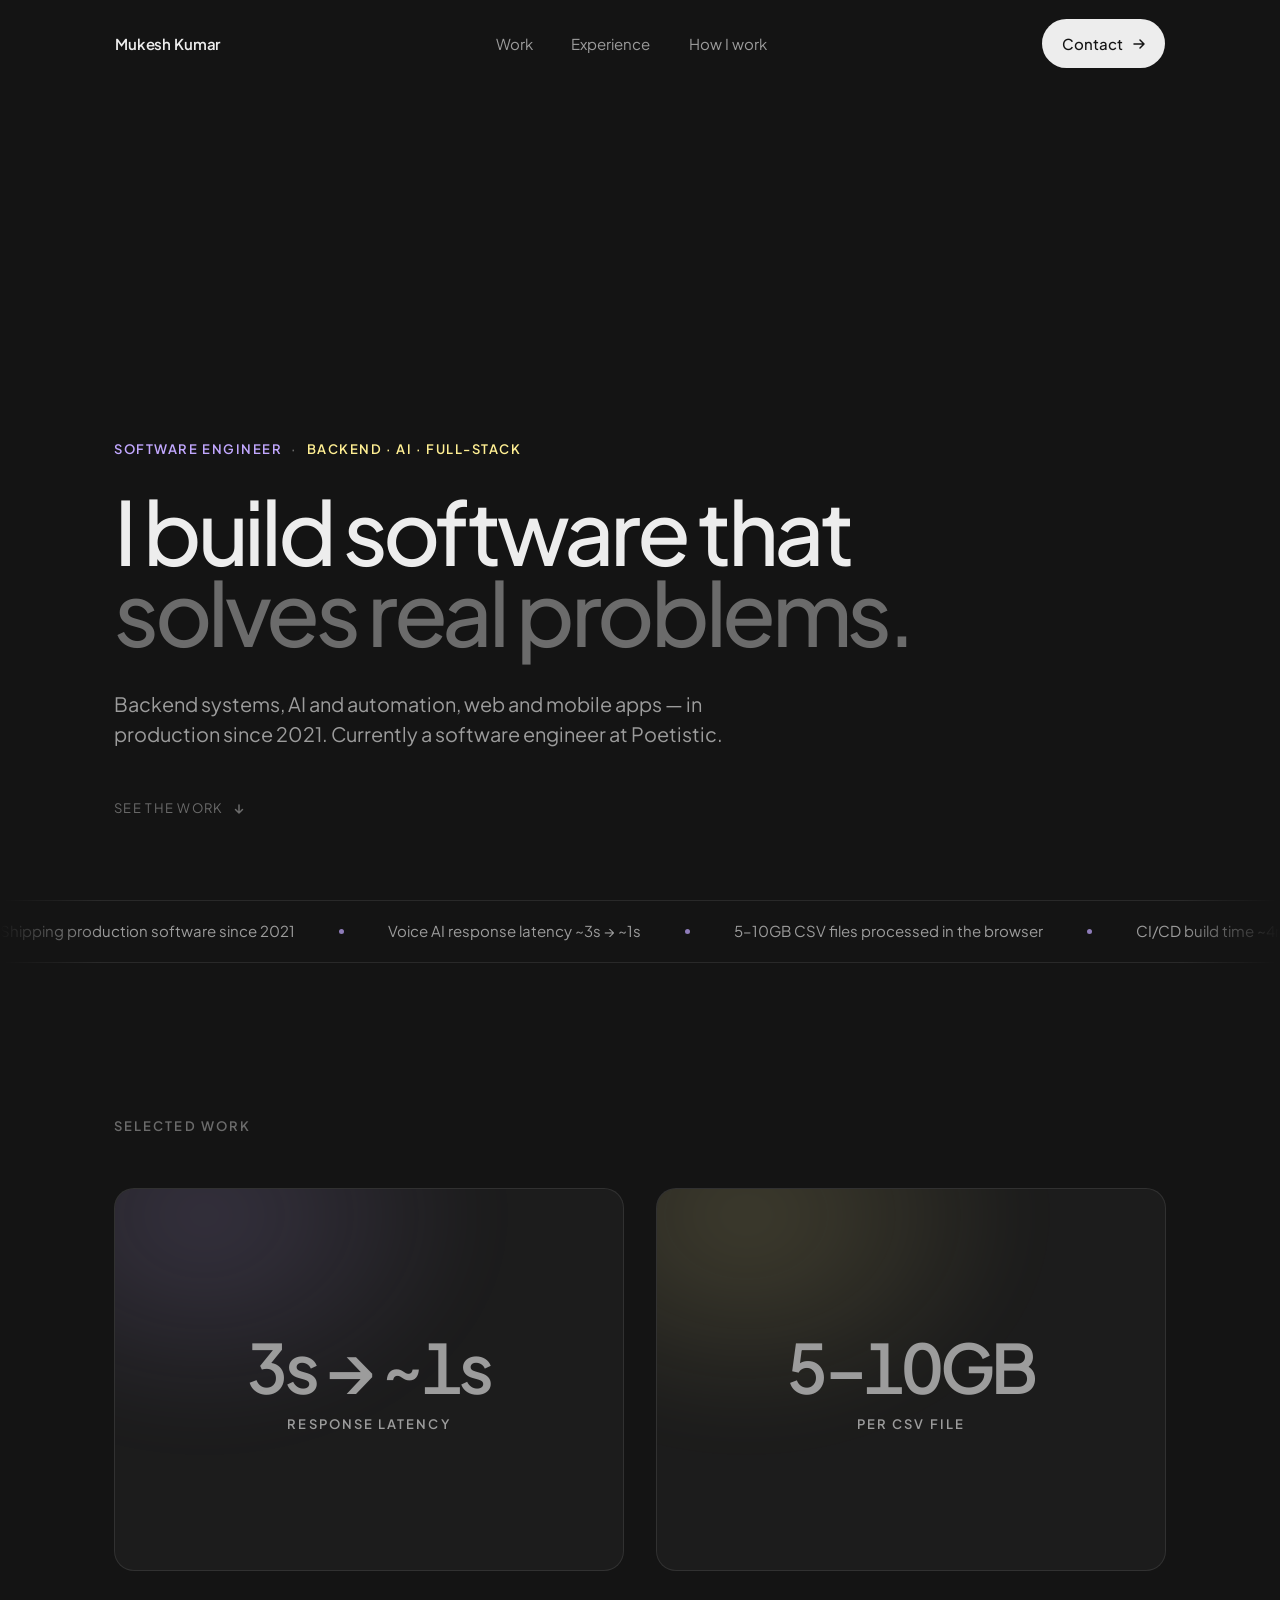
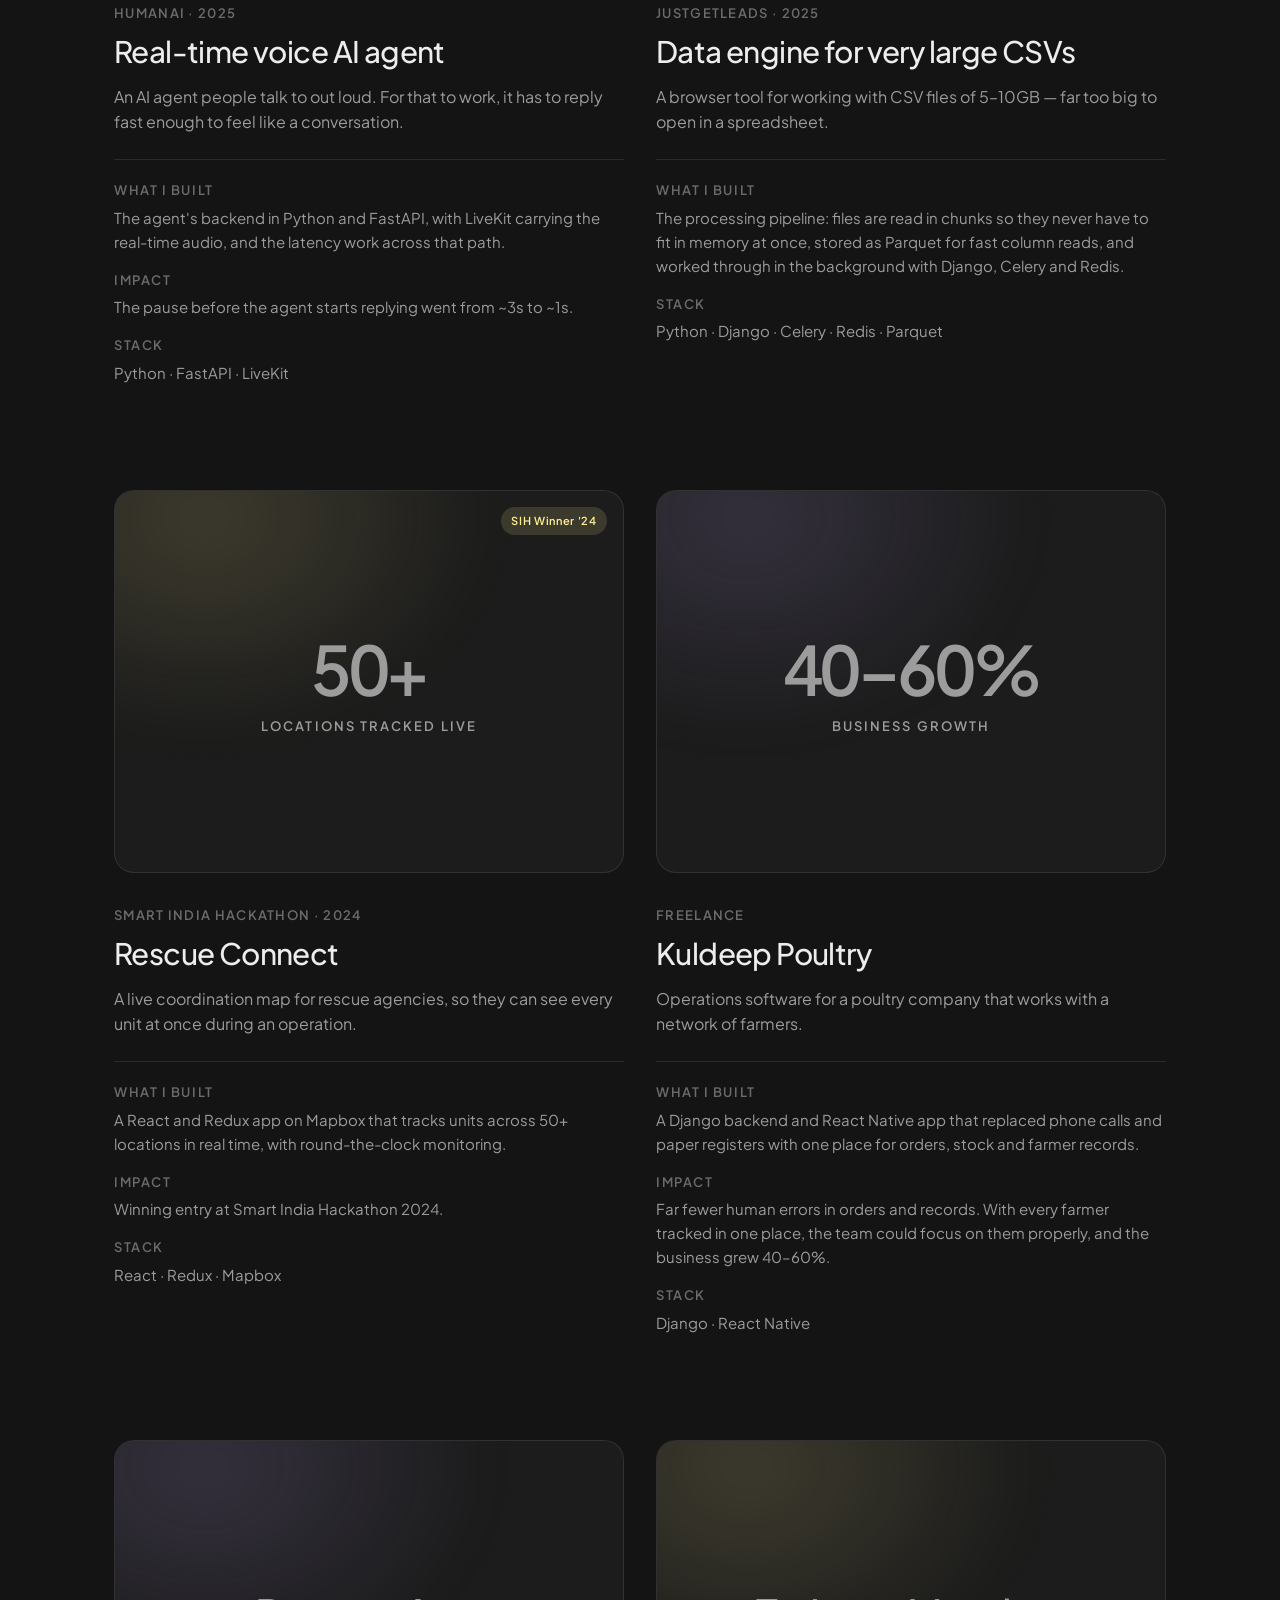
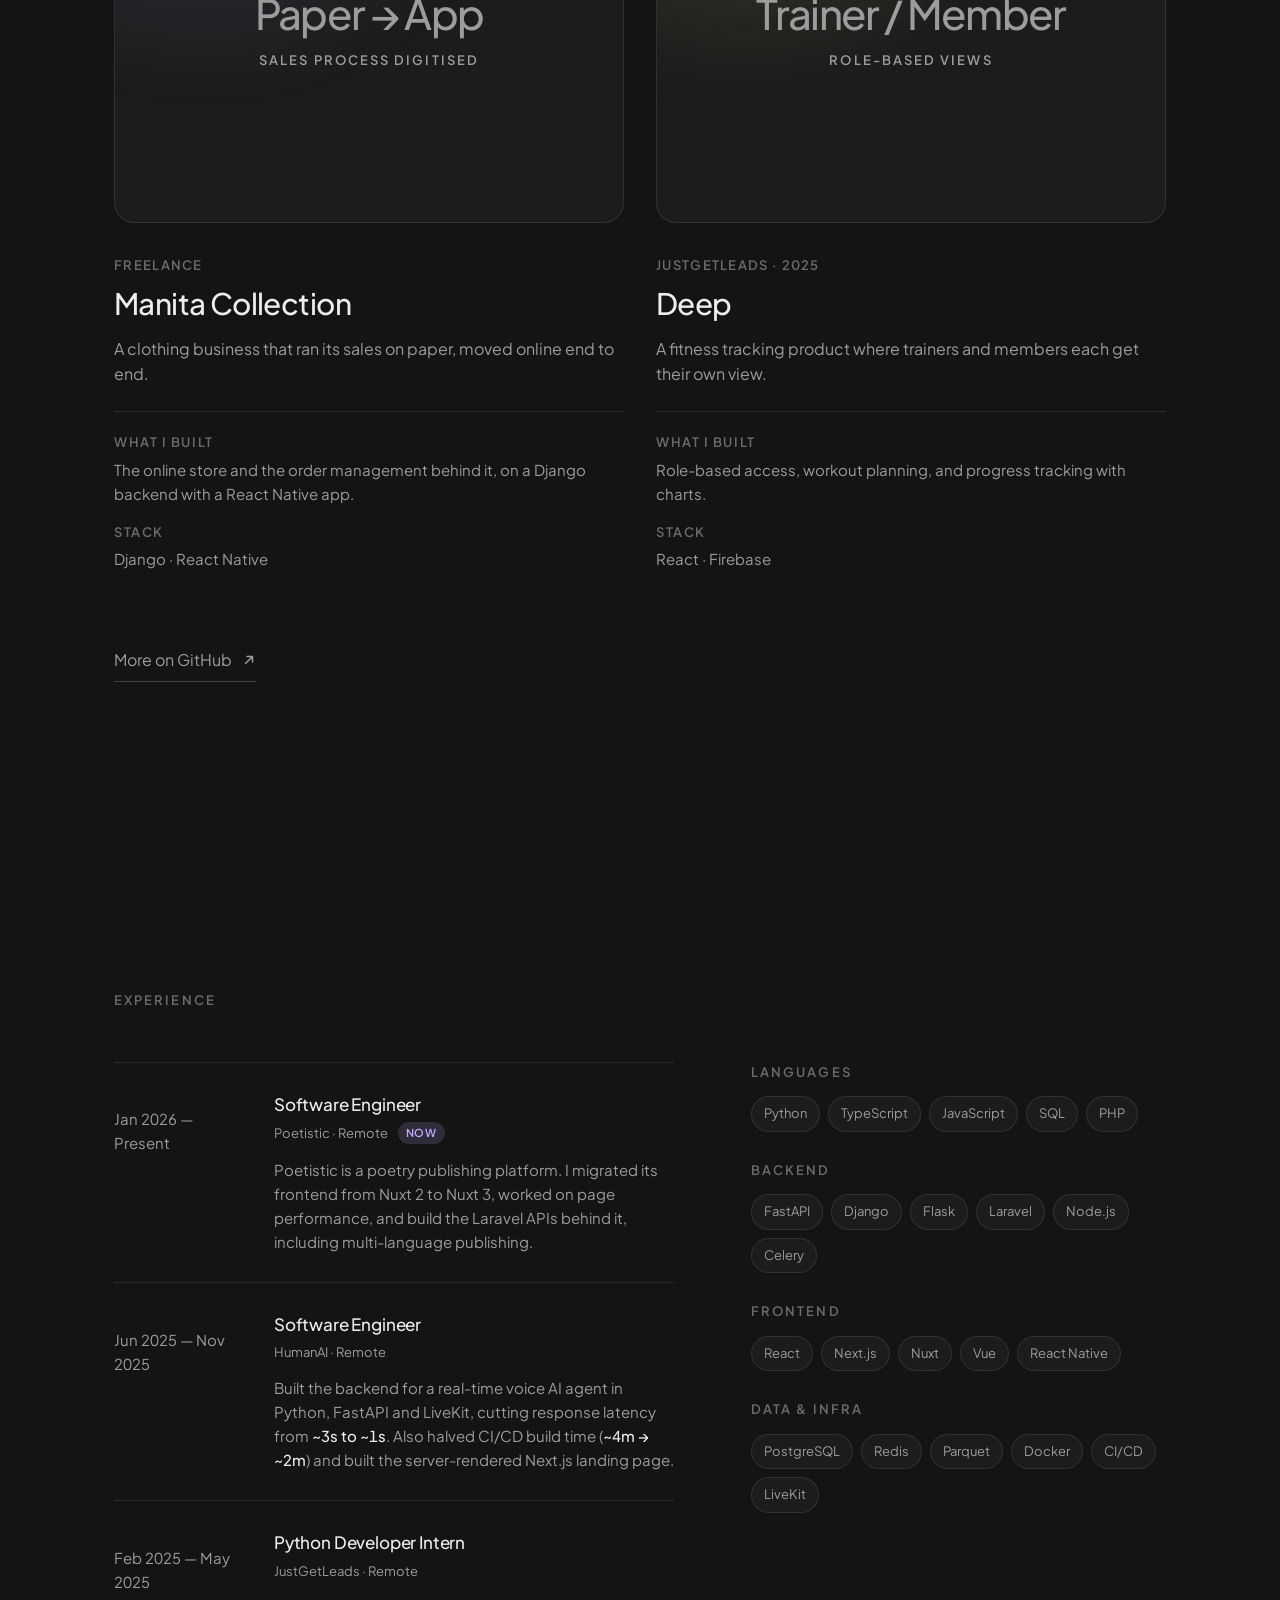
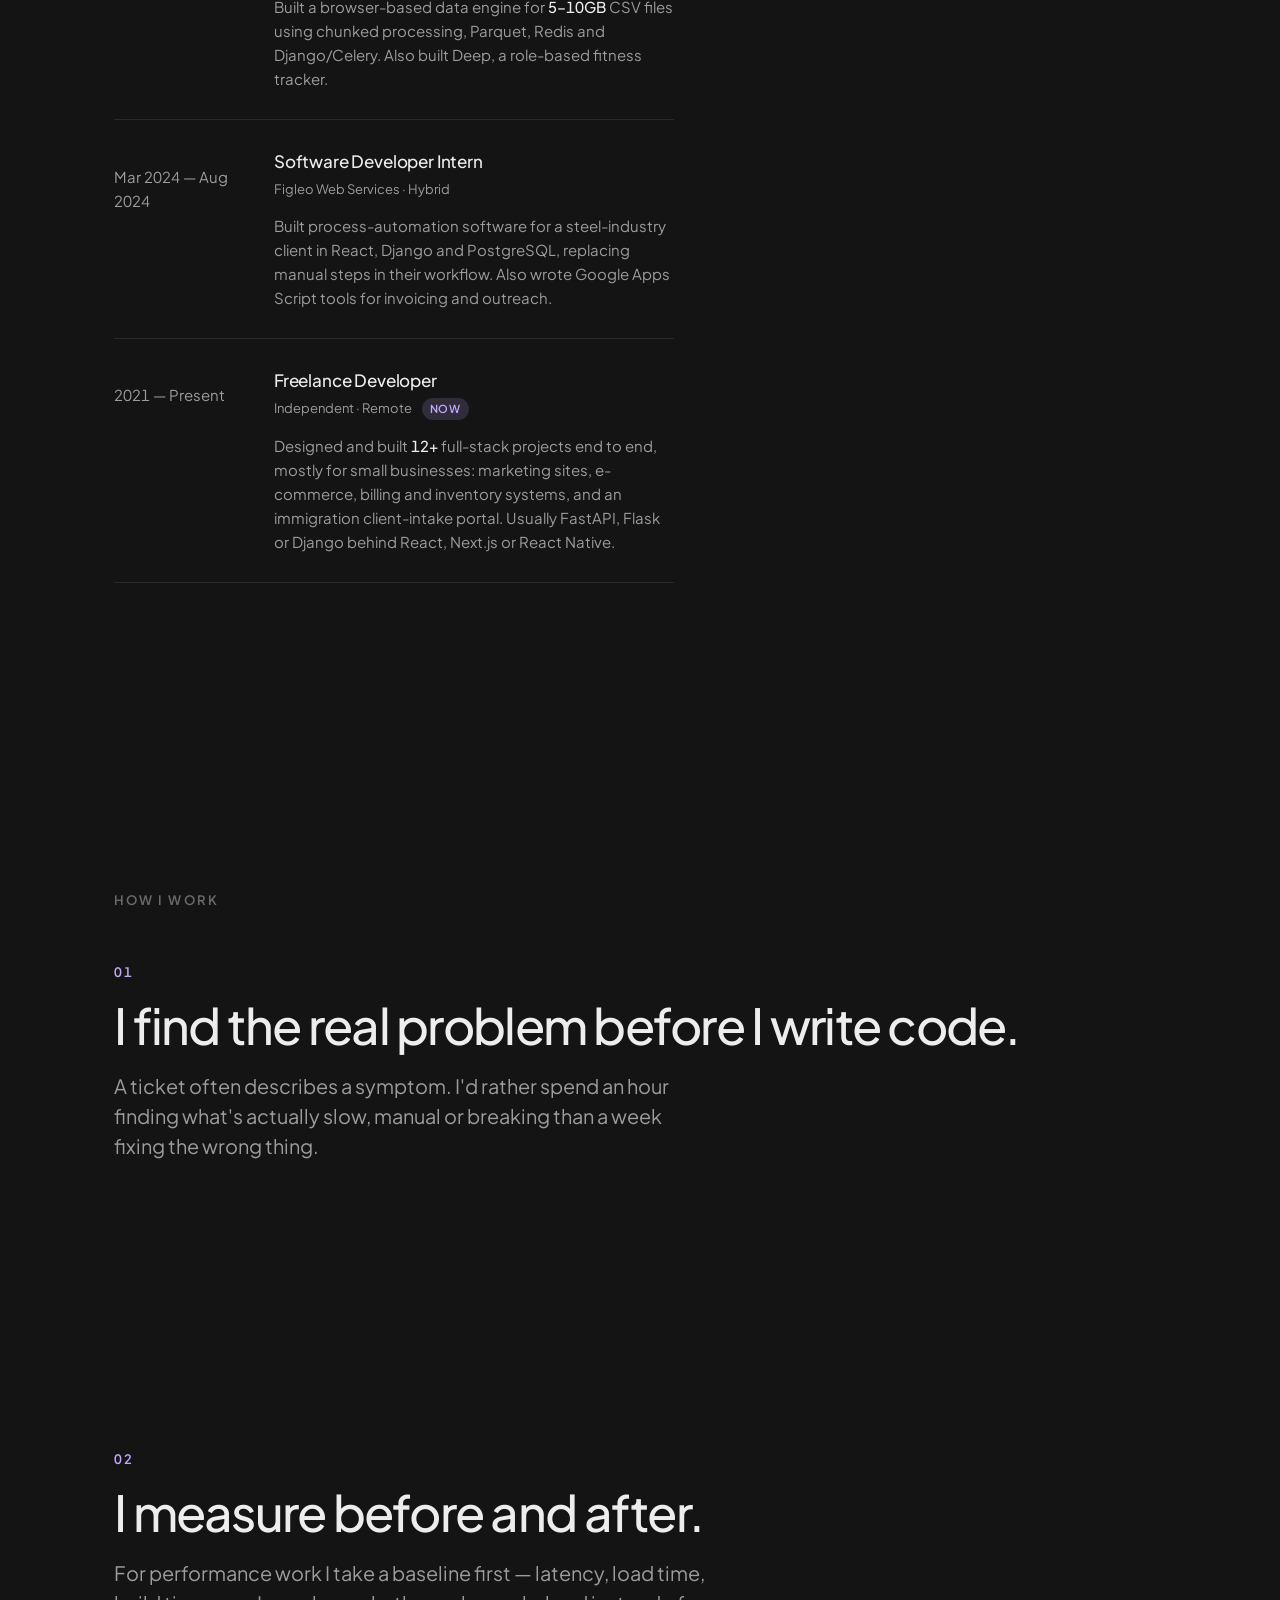
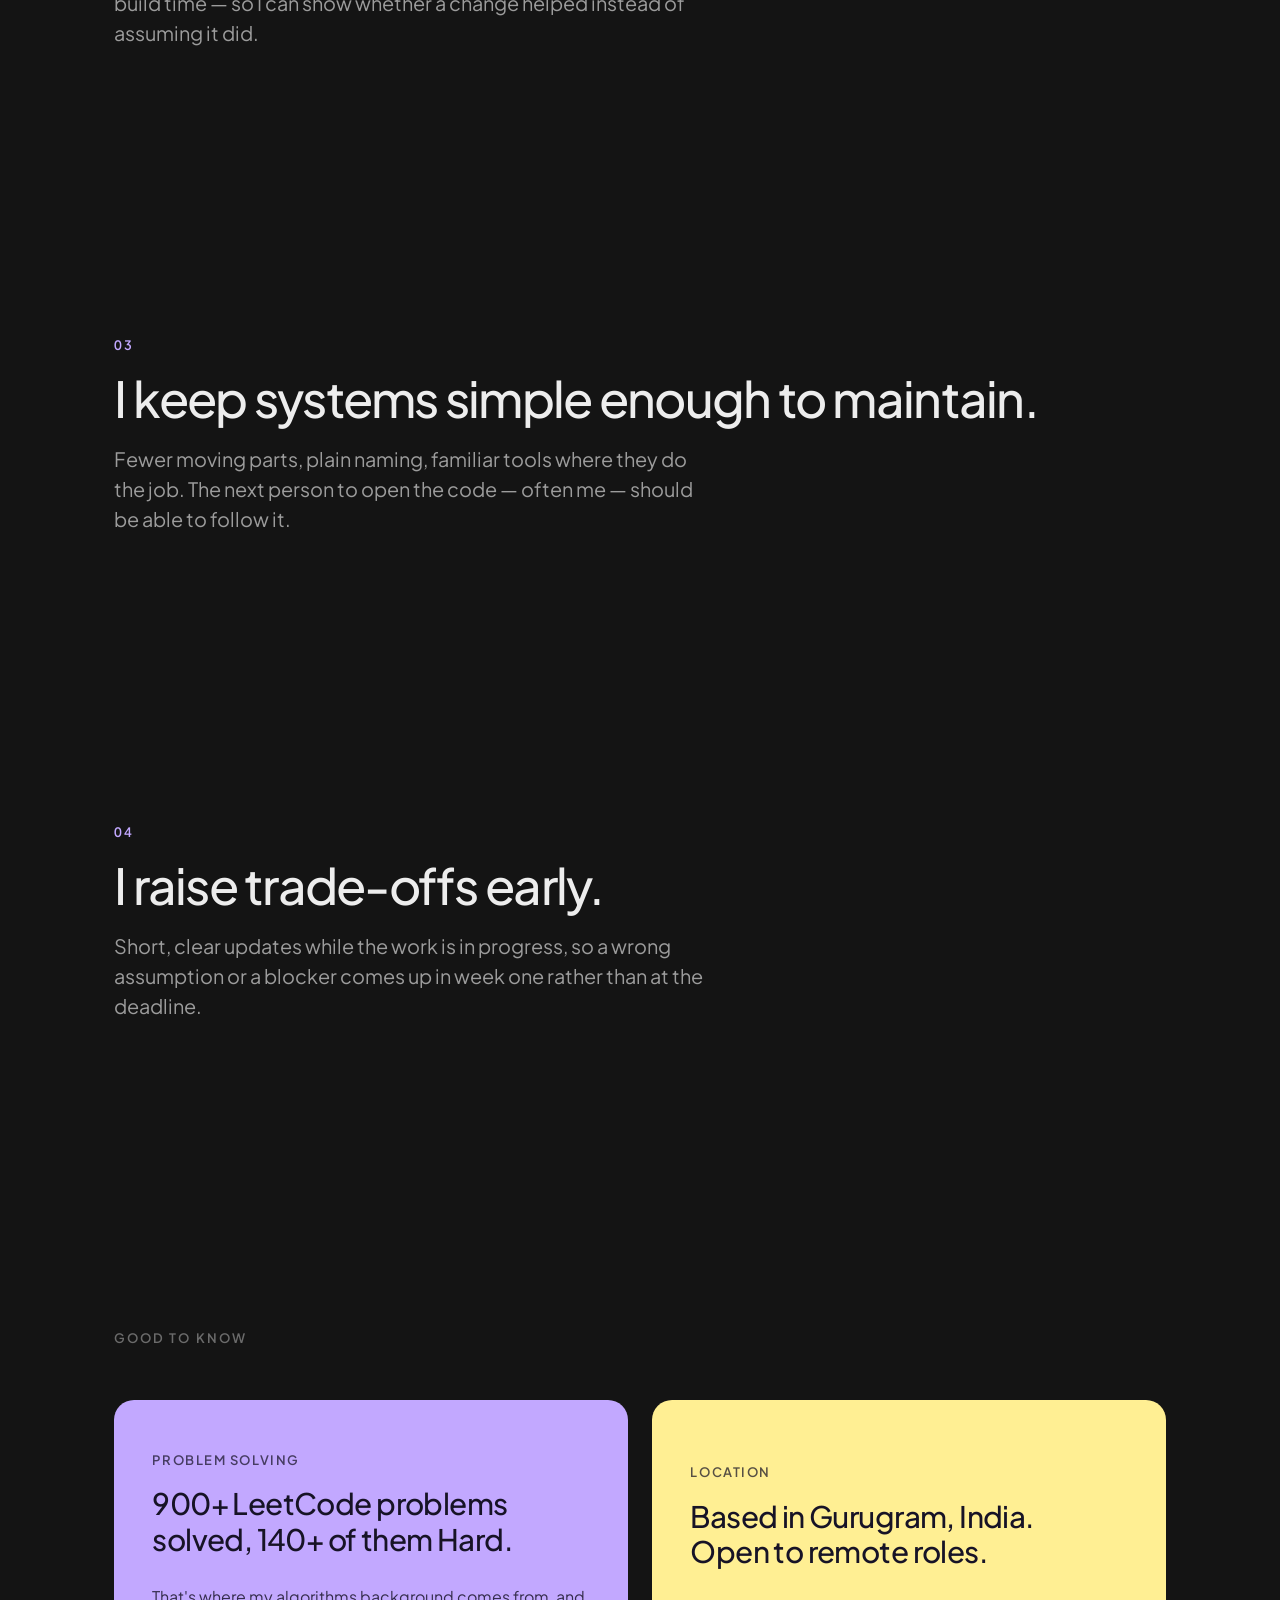
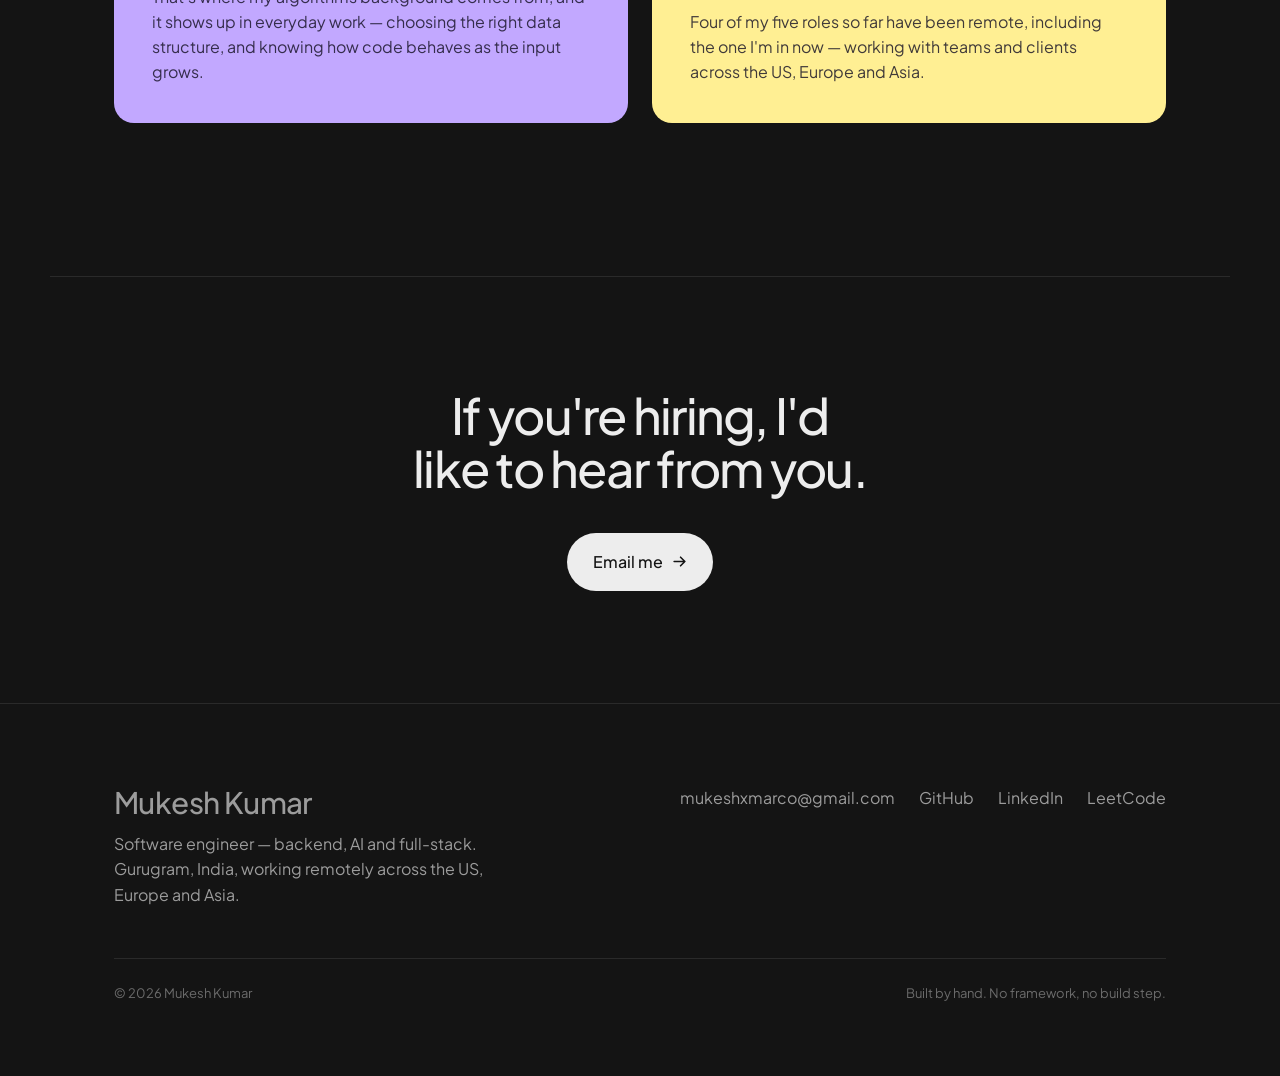
==== commit 4e228d31: "Correct project and role metrics; add Asia to remote reach - Kuldeep Poultry: the real outcome is fe" ====
--- a/index.html
+++ b/index.html
@@ -1133,12 +1133,12 @@
                 <span>Shipping production software since 2021</span>
                 <span>Voice AI response latency ~3s → ~1s</span>
                 <span>5–10GB CSV files processed in the browser</span>
-                <span>Core Web Vitals score ~60 → 90+</span>
+                <span>CI/CD build time ~4m → ~2m</span>
                 <span>12+ full-stack projects built end to end</span>
                 <span>Shipping production software since 2021</span>
                 <span>Voice AI response latency ~3s → ~1s</span>
                 <span>5–10GB CSV files processed in the browser</span>
-                <span>Core Web Vitals score ~60 → 90+</span>
+                <span>CI/CD build time ~4m → ~2m</span>
                 <span>12+ full-stack projects built end to end</span>
             </div>
         </div>
@@ -1223,7 +1223,7 @@
 
                 <article class="project reveal">
                     <div class="project-panel" style="--glow: var(--accent)">
-                        <p class="project-mark"><b class="phrase">Orders · Stock · Farmers</b><small>One shared system</small></p>
+                        <p class="project-mark"><b>40–60%</b><small>Business growth</small></p>
                     </div>
                     <p class="project-context">Freelance</p>
                     <h3>Kuldeep Poultry</h3>
@@ -1233,6 +1233,12 @@
                             <dt>What I built</dt>
                             <dd>A Django backend and React Native app that replaced phone calls and paper
                                 registers with one place for orders, stock and farmer records.</dd>
+                        </div>
+                        <div>
+                            <dt>Impact</dt>
+                            <dd>Far fewer human errors in orders and records. With every farmer tracked in
+                                one place, the team could focus on them properly, and the business grew
+                                40–60%.</dd>
                         </div>
                         <div>
                             <dt>Stack</dt>
@@ -1302,8 +1308,8 @@
                             <h3>Software Engineer</h3>
                             <p class="where">Poetistic · Remote <span class="now">Now</span></p>
                             <p>Poetistic is a poetry publishing platform. I migrated its frontend from Nuxt 2
-                                to Nuxt 3, brought the Core Web Vitals score from <b>~60 to 90+</b>, and build
-                                the Laravel APIs behind it, including multi-language publishing.</p>
+                                to Nuxt 3, worked on page performance, and build the Laravel APIs behind it,
+                                including multi-language publishing.</p>
                         </div>
                     </article>
 
@@ -1335,8 +1341,8 @@
                             <h3>Software Developer Intern</h3>
                             <p class="where">Figleo Web Services · Hybrid</p>
                             <p>Built process-automation software for a steel-industry client in React, Django
-                                and PostgreSQL, replacing manual steps for a <b>20–25%</b> efficiency gain. Also
-                                wrote Google Apps Script tools for invoicing and outreach.</p>
+                                and PostgreSQL, replacing manual steps in their workflow. Also wrote Google Apps
+                                Script tools for invoicing and outreach.</p>
                         </div>
                     </article>
 
@@ -1449,7 +1455,8 @@
                 <article class="card is-alt reveal">
                     <p class="card-kicker">Location</p>
                     <h3>Based in Gurugram, India. Open to remote roles.</h3>
-                    <p>Four of my five roles so far have been remote, including the one I'm in now.</p>
+                    <p>Four of my five roles so far have been remote, including the one I'm in now — working with
+                        teams and clients across the US, Europe and Asia.</p>
                 </article>
             </div>
         </section>
@@ -1473,7 +1480,8 @@
             <div class="footer-grid">
                 <div class="footer-brand">
                     <p class="heading">Mukesh Kumar</p>
-                    <p>Software engineer — backend, AI and full-stack. Gurugram, India.</p>
+                    <p>Software engineer — backend, AI and full-stack. Gurugram, India, working remotely
+                        across the US, Europe and Asia.</p>
                 </div>
                 <nav class="footer-links" aria-label="Elsewhere">
                     <a href="mailto:mukeshxmarco@gmail.com">mukeshxmarco@gmail.com</a>
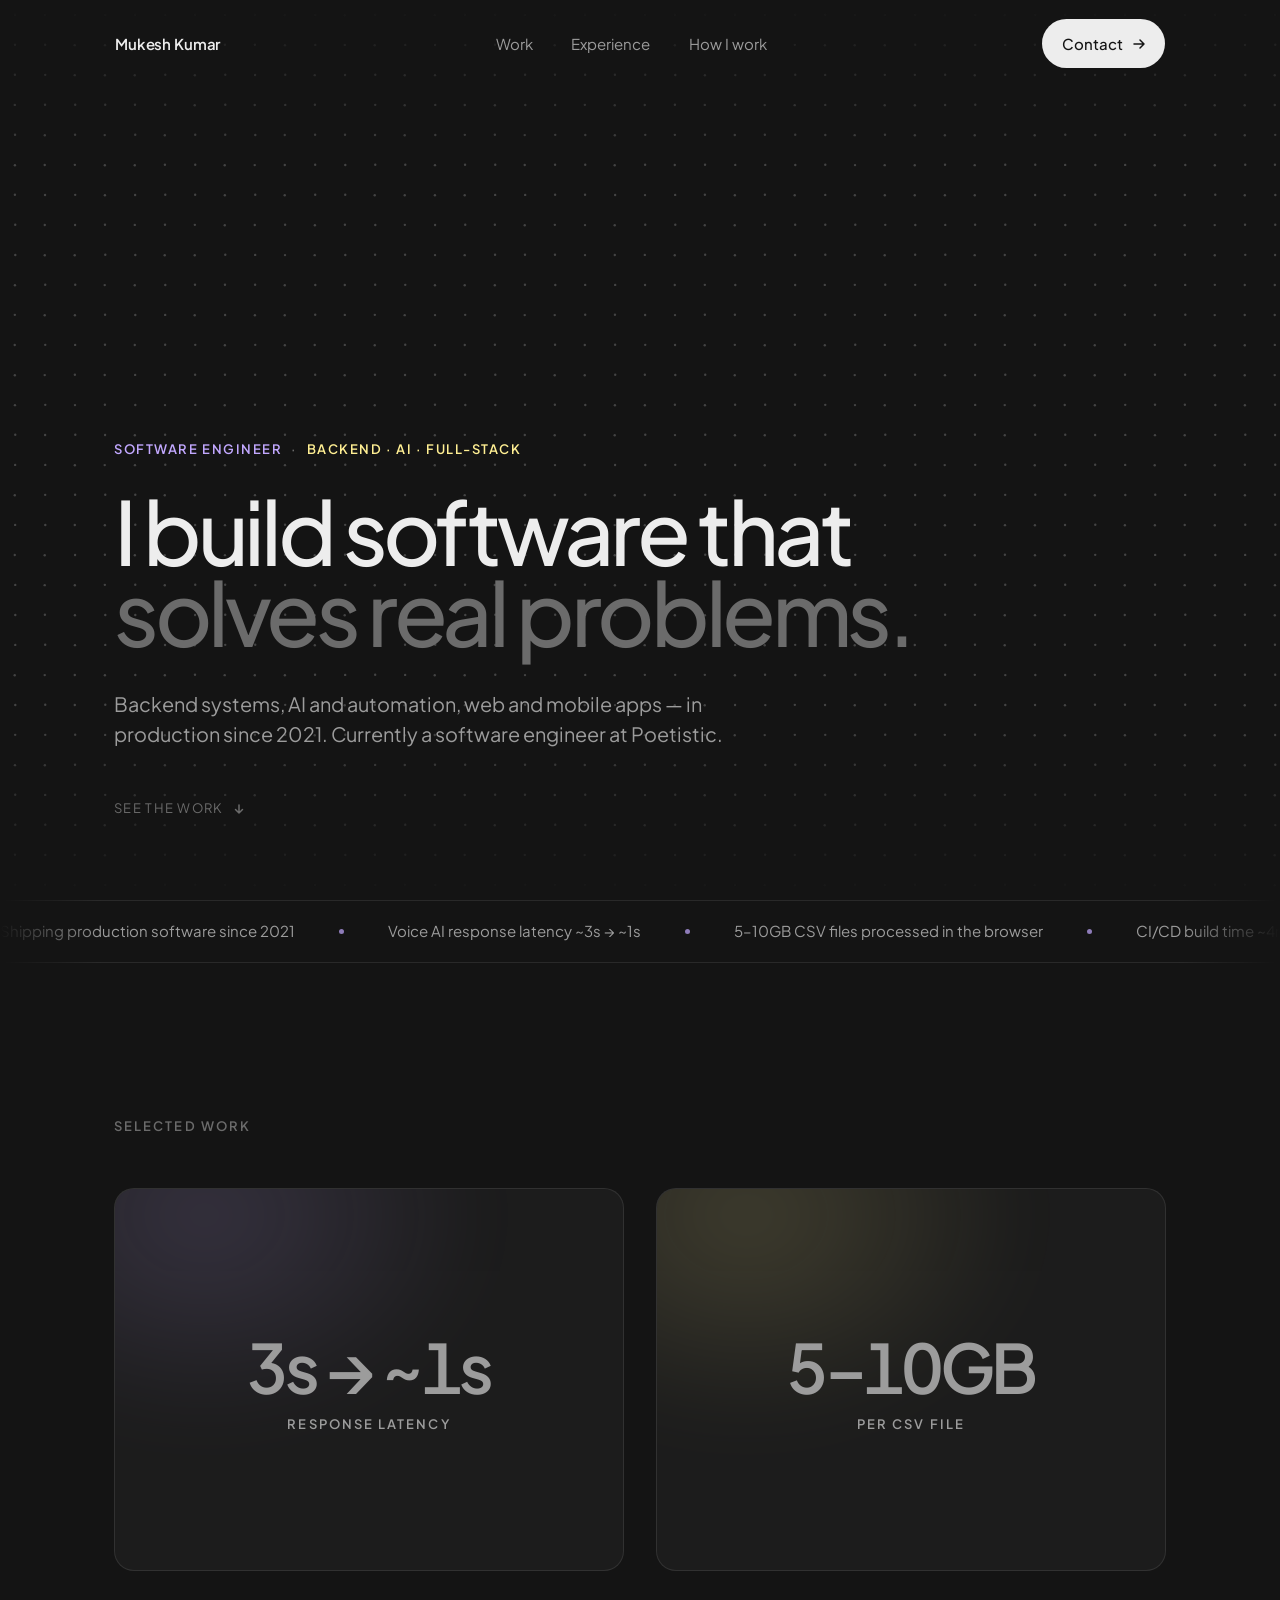
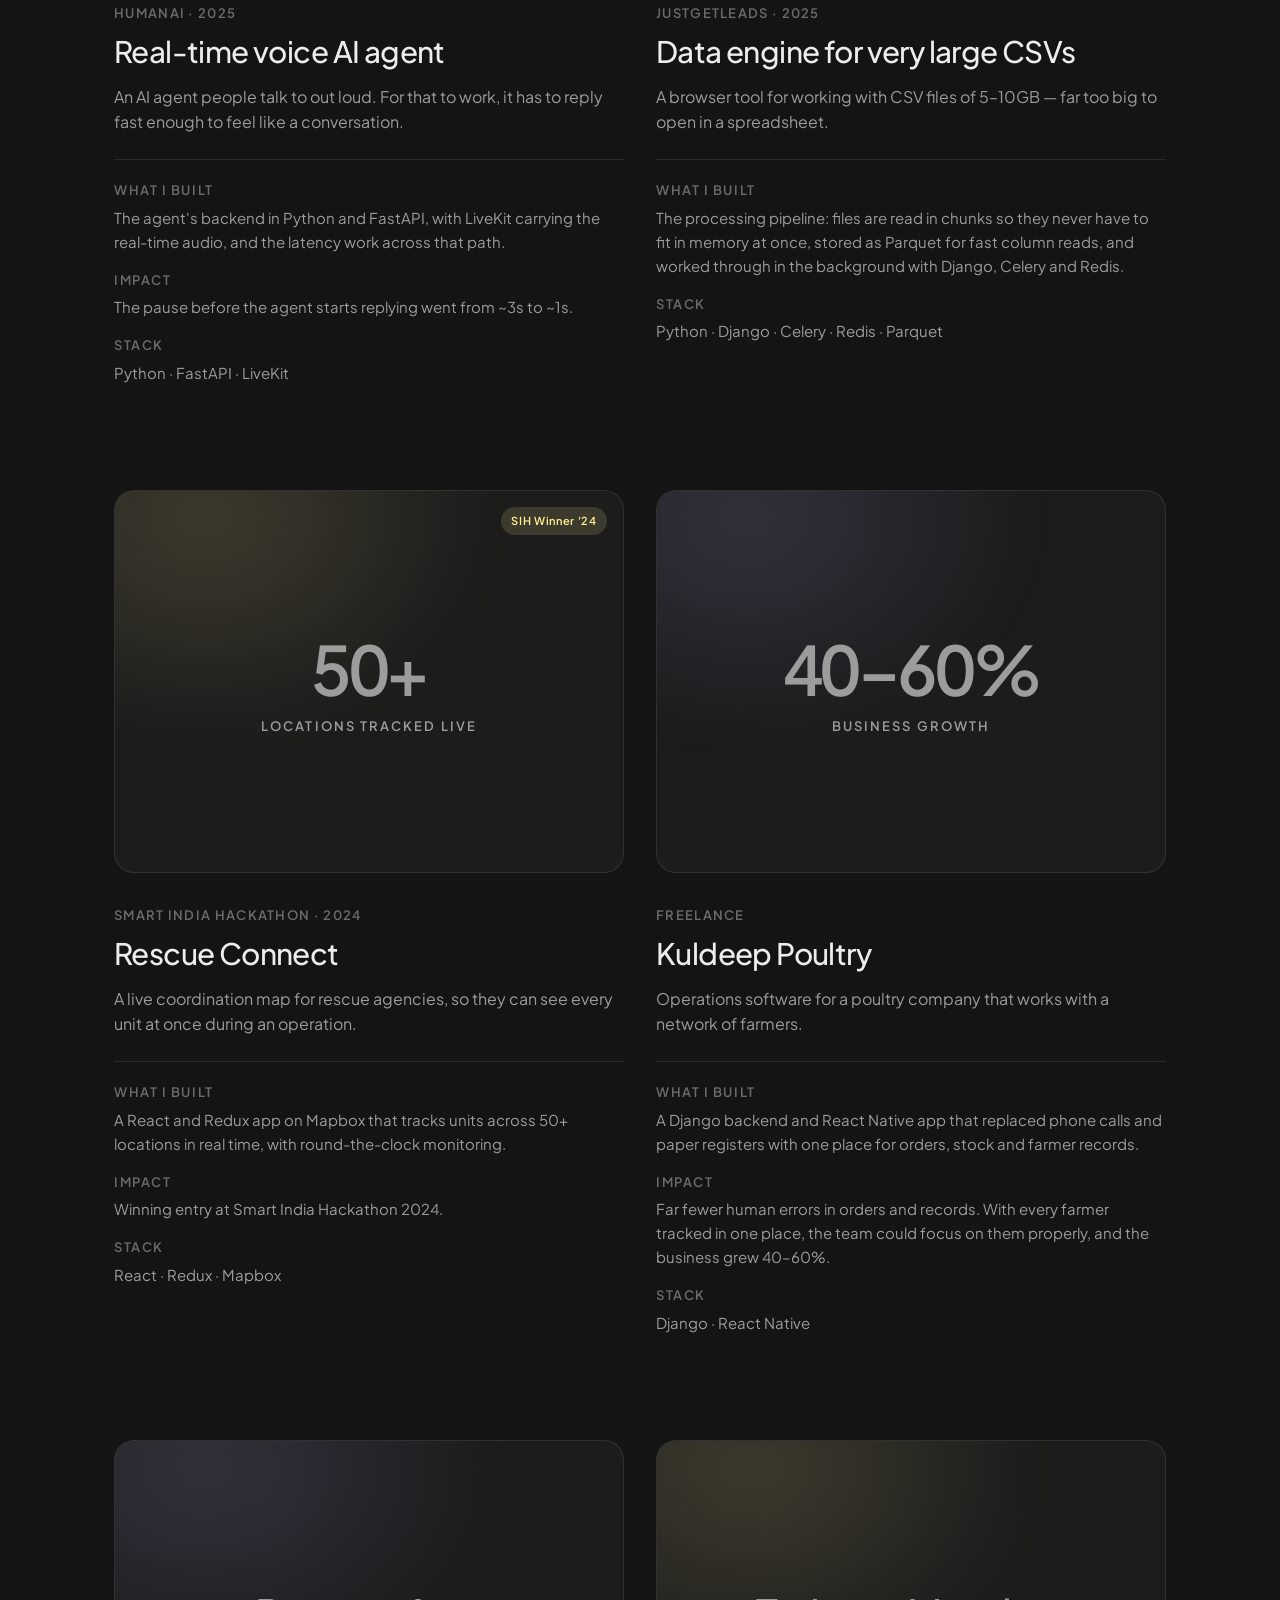
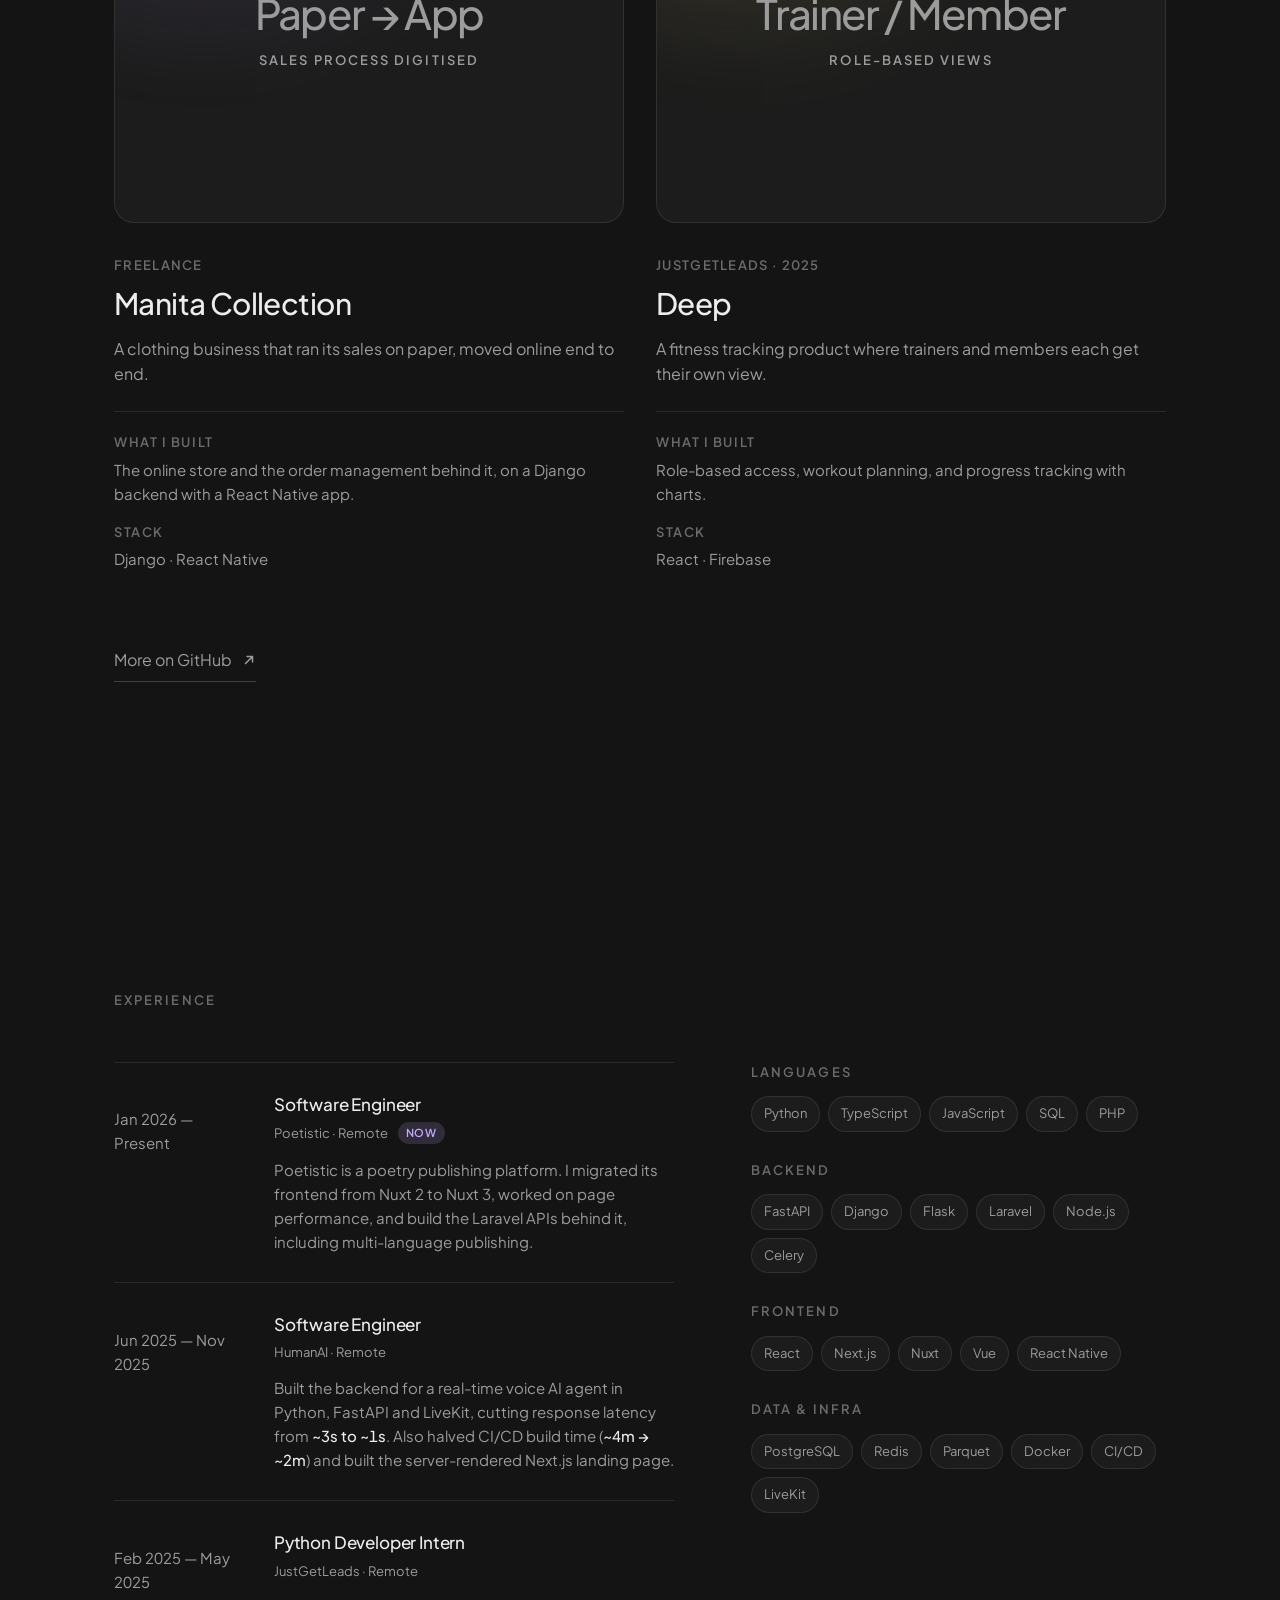
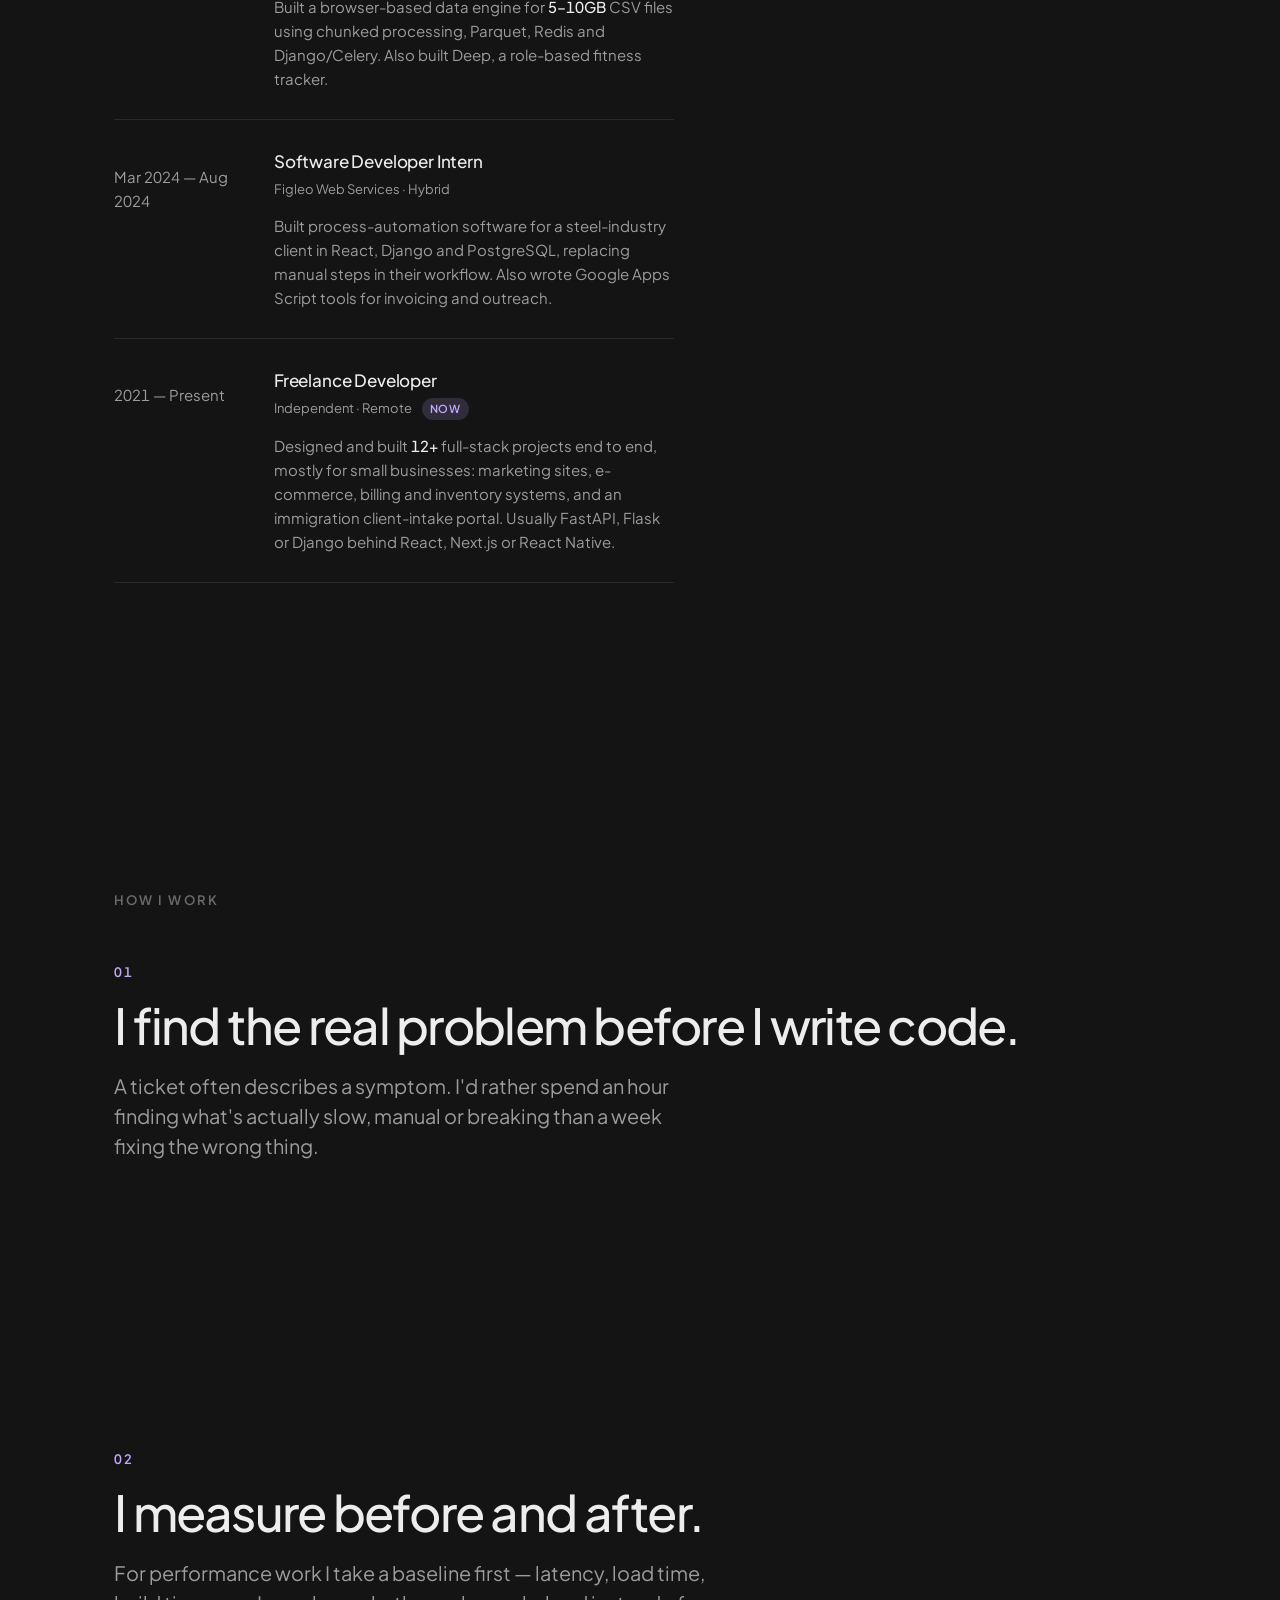
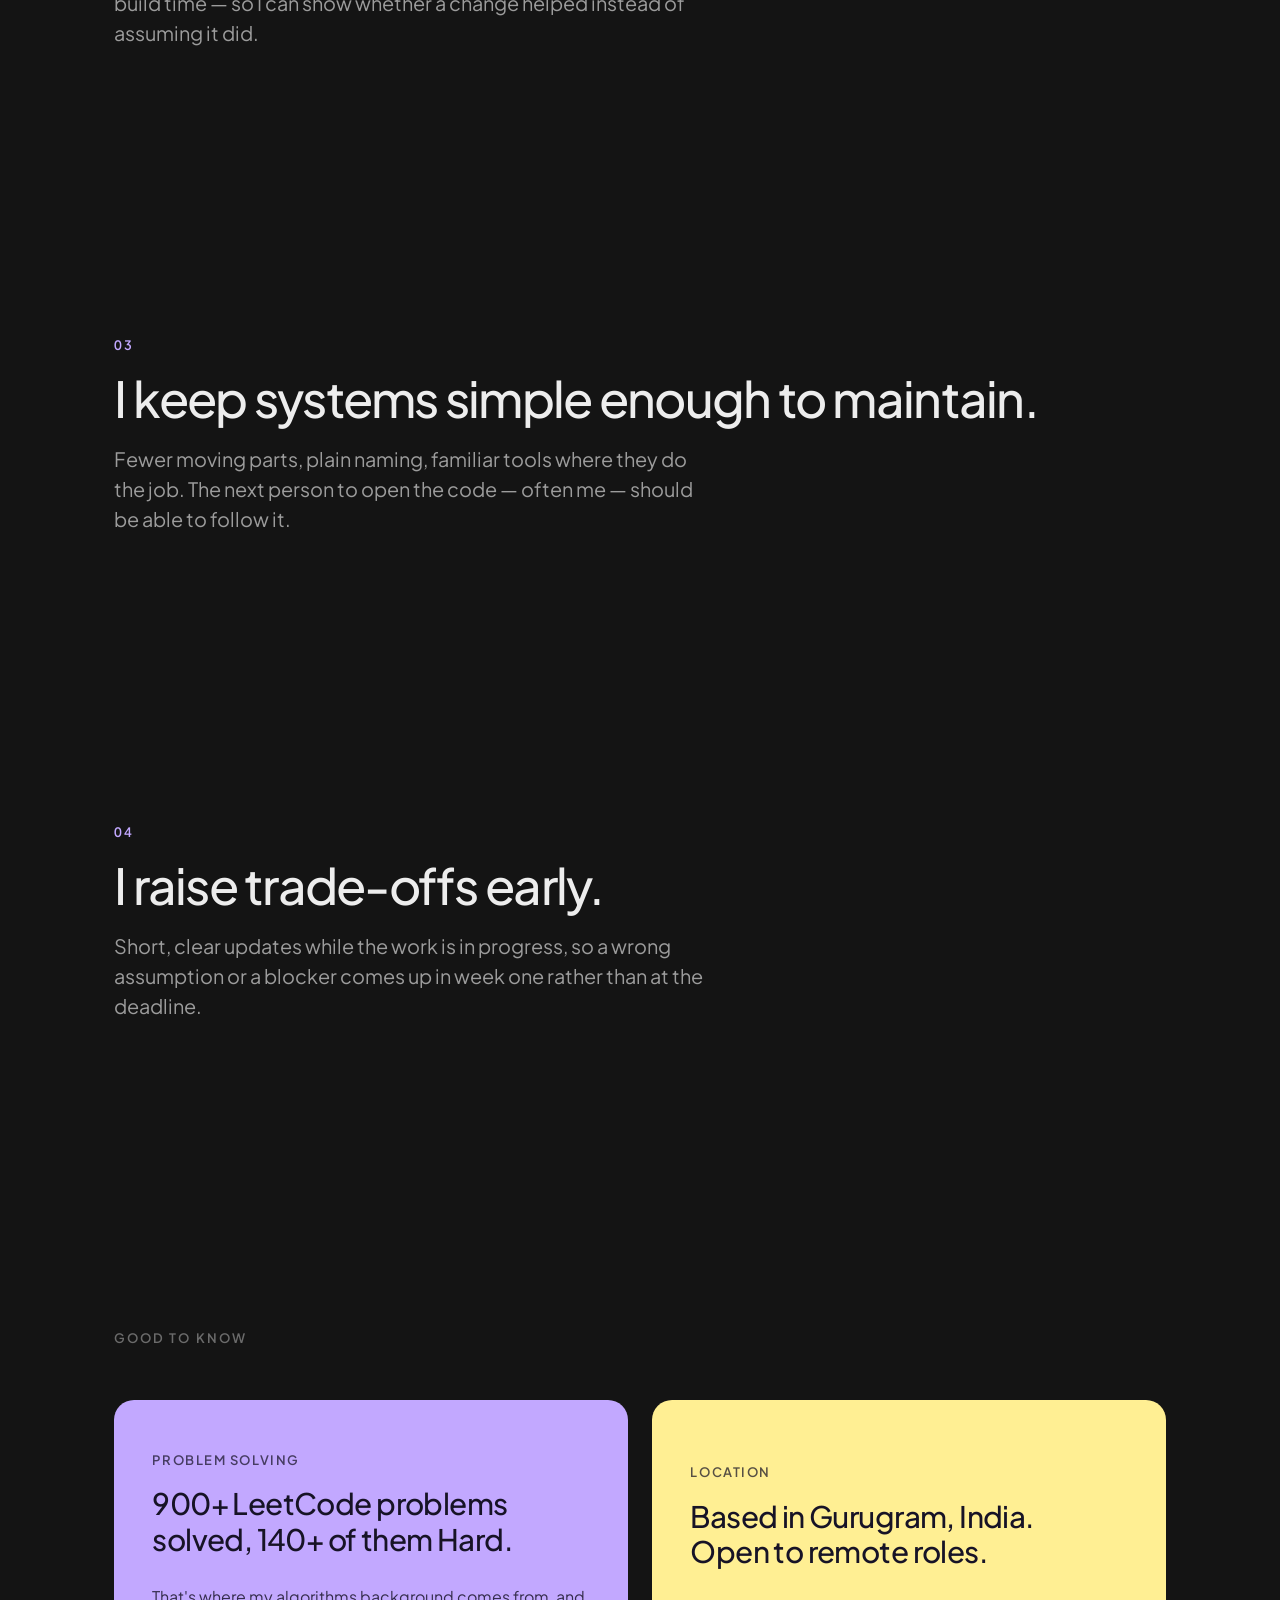
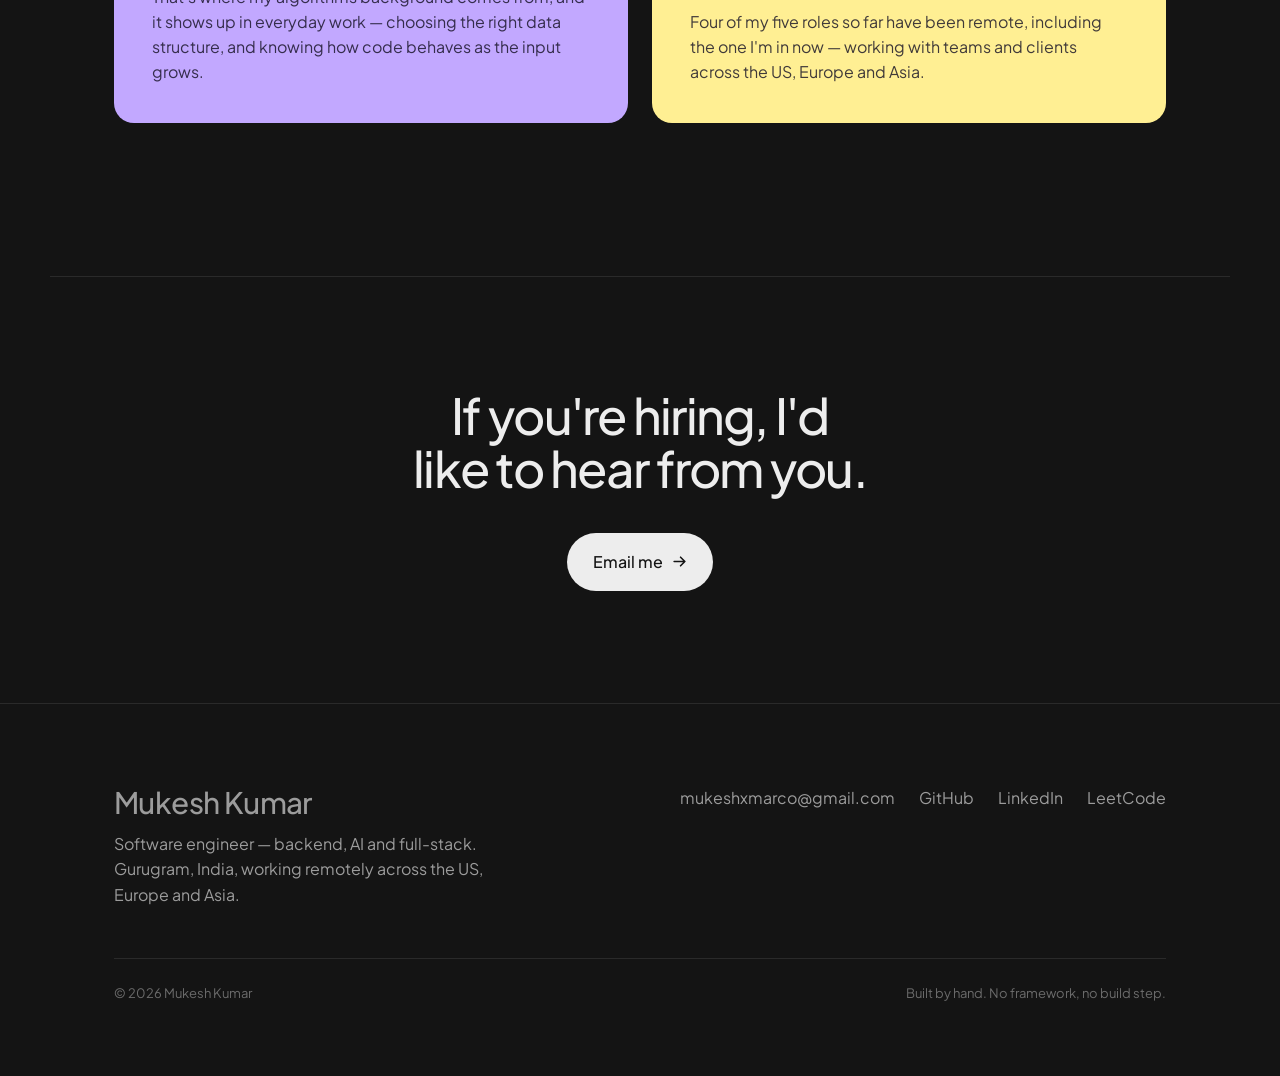
==== commit 07724ccf: "Bring back the hero dot field, now across the whole hero Restores the cursor-reactive field removed " ====
--- a/index.html
+++ b/index.html
@@ -382,6 +382,46 @@
             padding-block: 8rem clamp(3.5rem, 9vh, 7rem);
         }
 
+        .hero > :not(.hero-field) {
+            position: relative;
+            z-index: 1;
+        }
+
+        /* Cursor-reactive dot field behind the whole hero, edge to edge.
+           Mouse/trackpad devices only; painted by JS on a canvas, masked
+           so it fades out under the nav and into the proof strip. */
+        .hero-field {
+            display: none;
+            position: absolute;
+            top: 0;
+            left: calc(50% - 50vw);
+            width: 100vw;
+            height: 100%;
+            pointer-events: none;
+            -webkit-mask-image: linear-gradient(180deg, transparent 0, #000 18%, #000 80%, transparent 100%);
+            mask-image: linear-gradient(180deg, transparent 0, #000 18%, #000 80%, transparent 100%);
+            opacity: 0;
+            animation: fieldIn 1400ms var(--ease) 500ms forwards;
+        }
+
+        @keyframes fieldIn {
+            to {
+                opacity: 1;
+            }
+        }
+
+        @media (hover: hover) and (pointer: fine) {
+            .hero-field {
+                display: block;
+            }
+        }
+
+        @media (prefers-reduced-motion: reduce) {
+            .hero-field {
+                display: none;
+            }
+        }
+
         .hero .kicker {
             margin-bottom: clamp(1.25rem, 2.4vw, 2rem);
         }
@@ -1114,6 +1154,7 @@
     <main id="main">
         <!-- ============================ HERO ============================ -->
         <section class="hero wrap" id="top">
+            <canvas class="hero-field" id="heroField" aria-hidden="true"></canvas>
             <p class="kicker">Software Engineer <em>·</em> <span>Backend · AI · Full-Stack</span></p>
             <h1 class="display">I build software that <span class="dim">solves real problems.</span></h1>
             <p class="lead">Backend systems, AI and automation, web and mobile apps — in production since
@@ -1637,6 +1678,73 @@
                 });
             }
 
+            /* ---- Hero dot field: dots drift, then bend and glow toward the cursor ---- */
+            var field = document.getElementById('heroField');
+            if (field && !reduced && finePointer) {
+                var ctx = field.getContext('2d');
+                var dots = [];
+                var W = 0, H = 0, dpr = Math.min(2, window.devicePixelRatio || 1);
+                var mouse = { x: -9999, y: -9999, tx: -9999, ty: -9999 };
+                var GAP = 30, R = 170;
+                var inkFaint = '107,107,107', accent = '194,168,255', accent2 = '255,239,147';
+
+                var build = function () {
+                    var r = field.getBoundingClientRect();
+                    W = r.width; H = r.height;
+                    field.width = W * dpr; field.height = H * dpr;
+                    ctx.setTransform(dpr, 0, 0, dpr, 0, 0);
+                    dots = [];
+                    for (var y = GAP / 2; y < H; y += GAP) {
+                        for (var x = GAP / 2; x < W; x += GAP) {
+                            dots.push({ ox: x, oy: y, x: x, y: y, seed: Math.random() * Math.PI * 2 });
+                        }
+                    }
+                };
+
+                var t0 = performance.now();
+                var draw = function (now) {
+                    var t = (now - t0) / 1000;
+                    mouse.x += (mouse.tx - mouse.x) * 0.14;
+                    mouse.y += (mouse.ty - mouse.y) * 0.14;
+                    ctx.clearRect(0, 0, W, H);
+                    for (var i = 0; i < dots.length; i++) {
+                        var d = dots[i];
+                        /* slow ambient drift so the field breathes without a cursor */
+                        var ax = Math.sin(t * 0.6 + d.seed) * 1.6;
+                        var ay = Math.cos(t * 0.5 + d.seed * 1.3) * 1.6;
+                        var dx = d.ox - mouse.x, dy = d.oy - mouse.y;
+                        var dist = Math.sqrt(dx * dx + dy * dy);
+                        var f = Math.max(0, 1 - dist / R);
+                        var ease = f * f * (3 - 2 * f);
+                        var push = ease * 22;
+                        var tx = d.ox + ax + (dist > 0 ? dx / dist * push : 0);
+                        var ty = d.oy + ay + (dist > 0 ? dy / dist * push : 0);
+                        d.x += (tx - d.x) * 0.18;
+                        d.y += (ty - d.y) * 0.18;
+                        var size = 1.2 + ease * 1.9;
+                        var col = ease > 0.55 ? accent2 : accent;
+                        var alpha = 0.32 + ease * 0.68;
+                        ctx.beginPath();
+                        ctx.arc(d.x, d.y, size, 0, Math.PI * 2);
+                        ctx.fillStyle = ease > 0.02
+                            ? 'rgba(' + col + ',' + alpha.toFixed(3) + ')'
+                            : 'rgba(' + inkFaint + ',0.55)';
+                        ctx.fill();
+                    }
+                    requestAnimationFrame(draw);
+                };
+
+                window.addEventListener('mousemove', function (e) {
+                    var r = field.getBoundingClientRect();
+                    mouse.tx = e.clientX - r.left;
+                    mouse.ty = e.clientY - r.top;
+                }, { passive: true });
+                window.addEventListener('mouseleave', function () { mouse.tx = -9999; mouse.ty = -9999; });
+                window.addEventListener('resize', build, { passive: true });
+                build();
+                requestAnimationFrame(draw);
+            }
+
             /* ---- Inertial wheel scrolling (fine pointers only) ---- */
             if (!reduced && finePointer) {
                 var targetY = window.scrollY;
